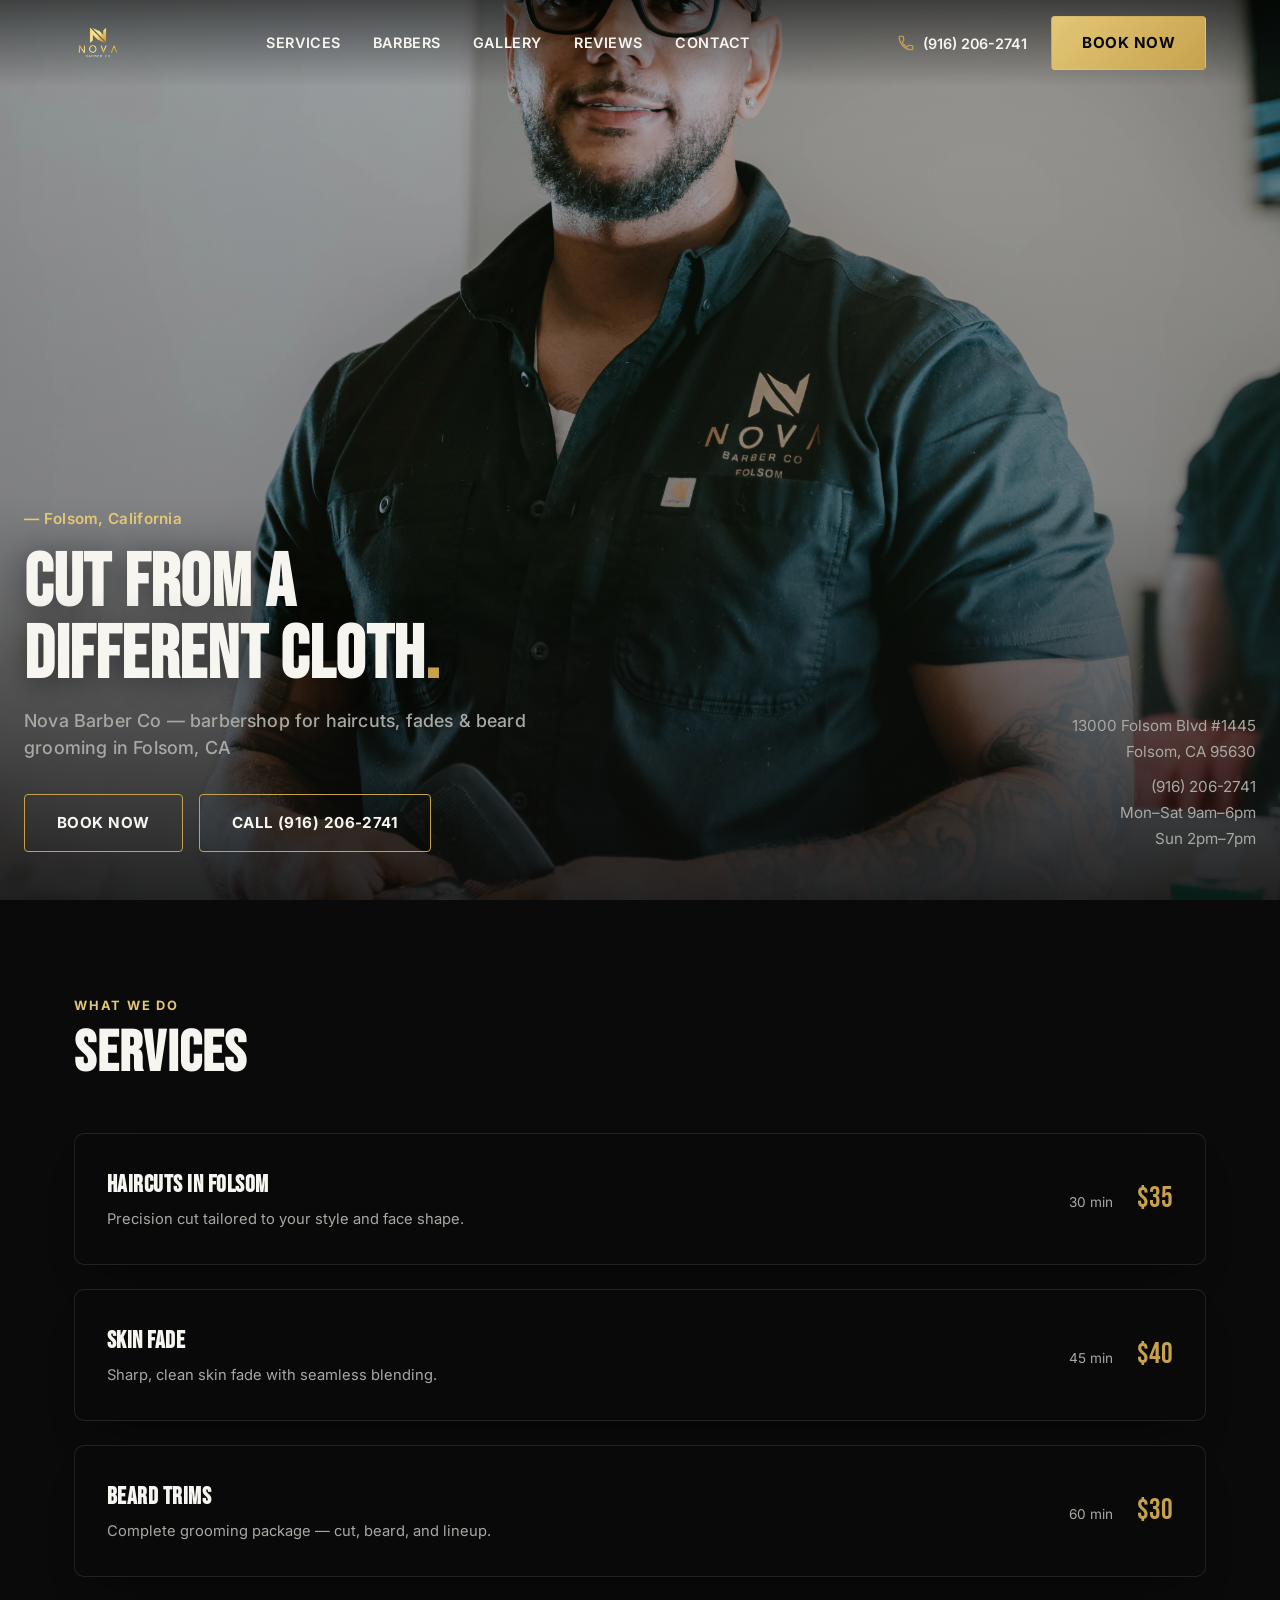
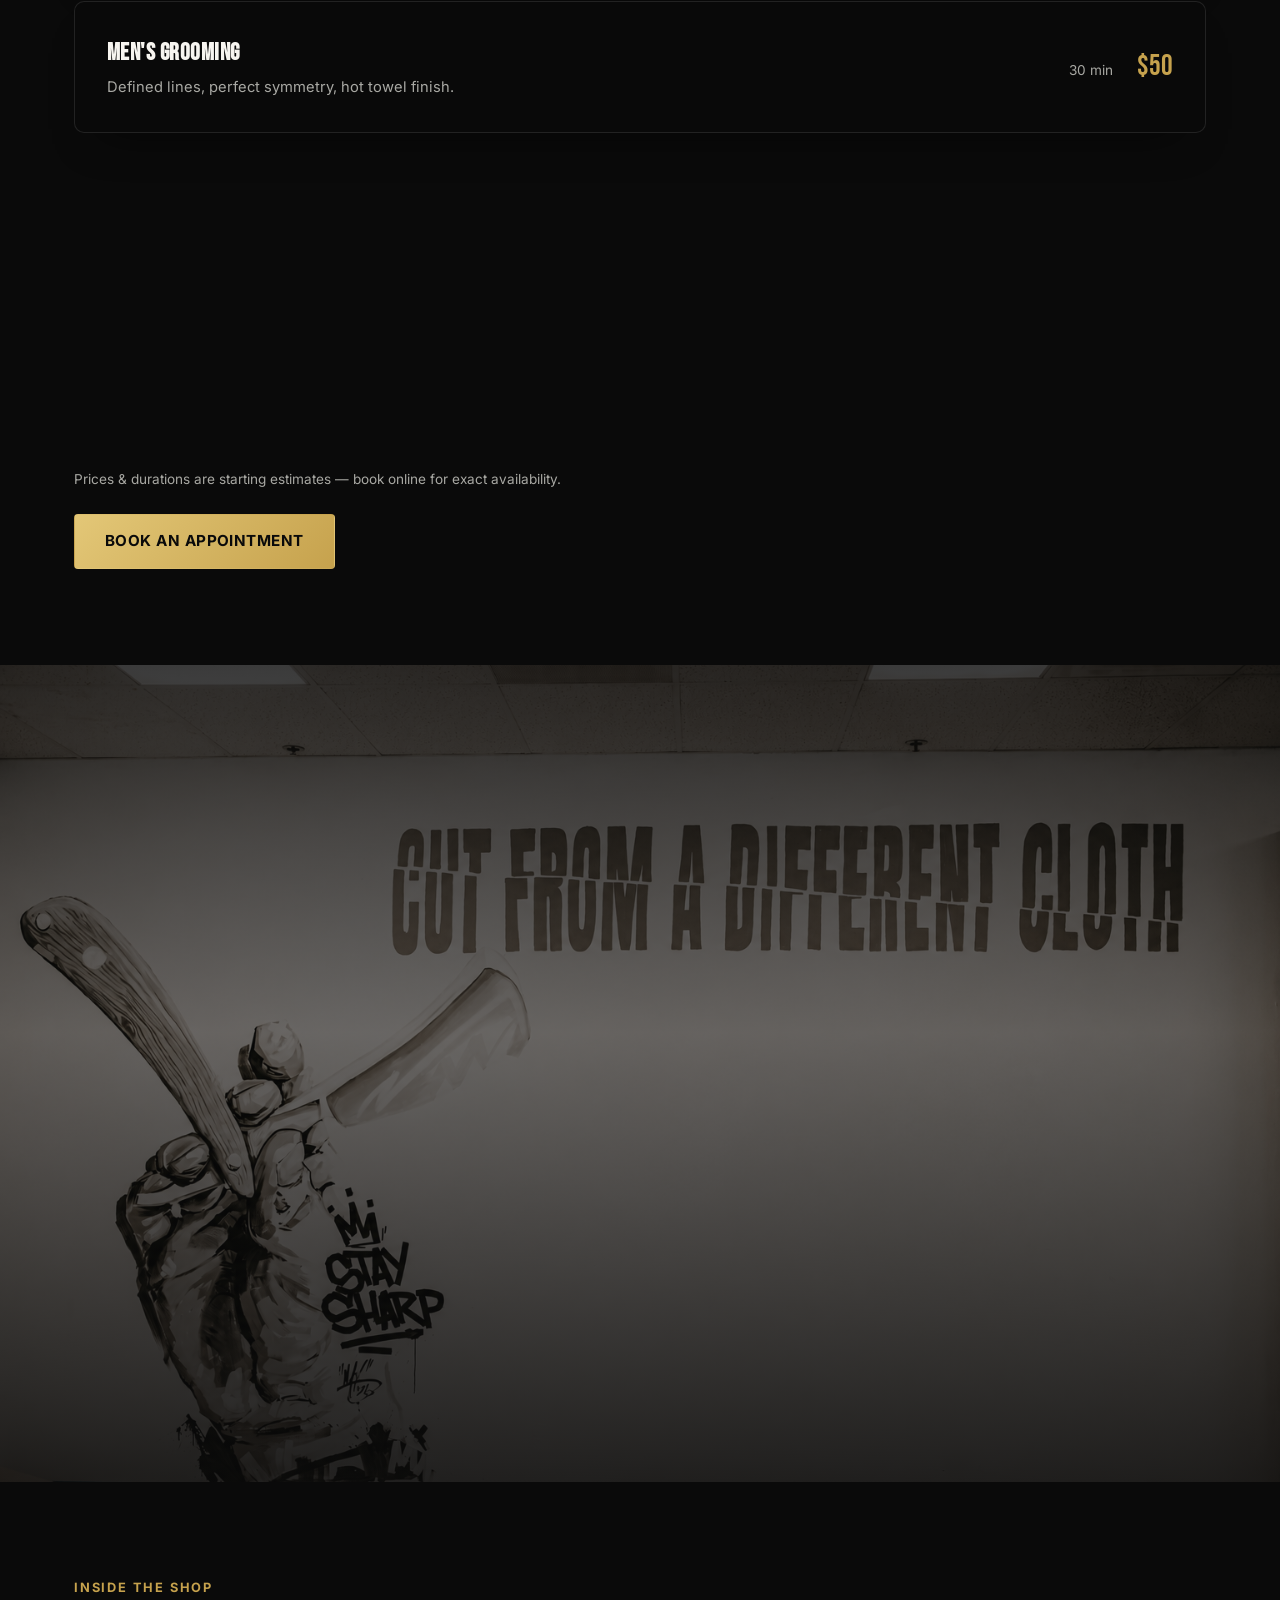
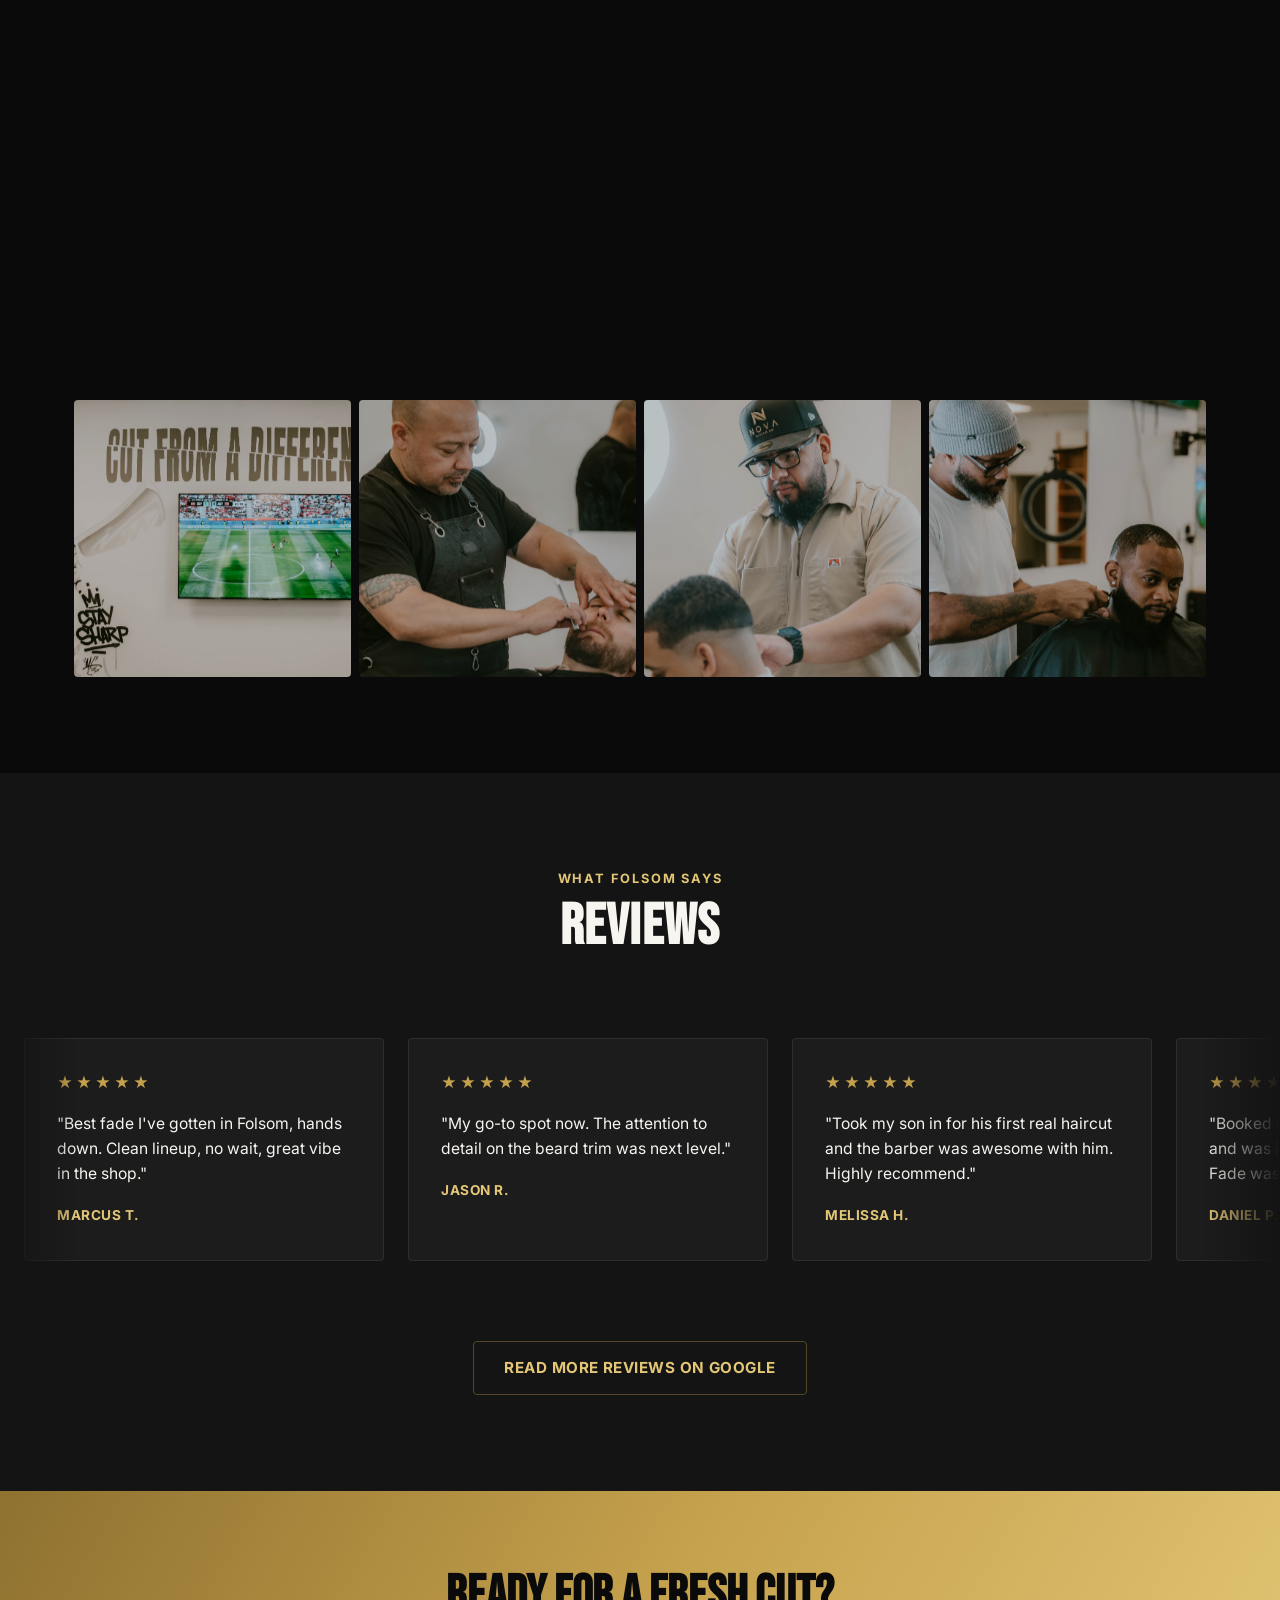
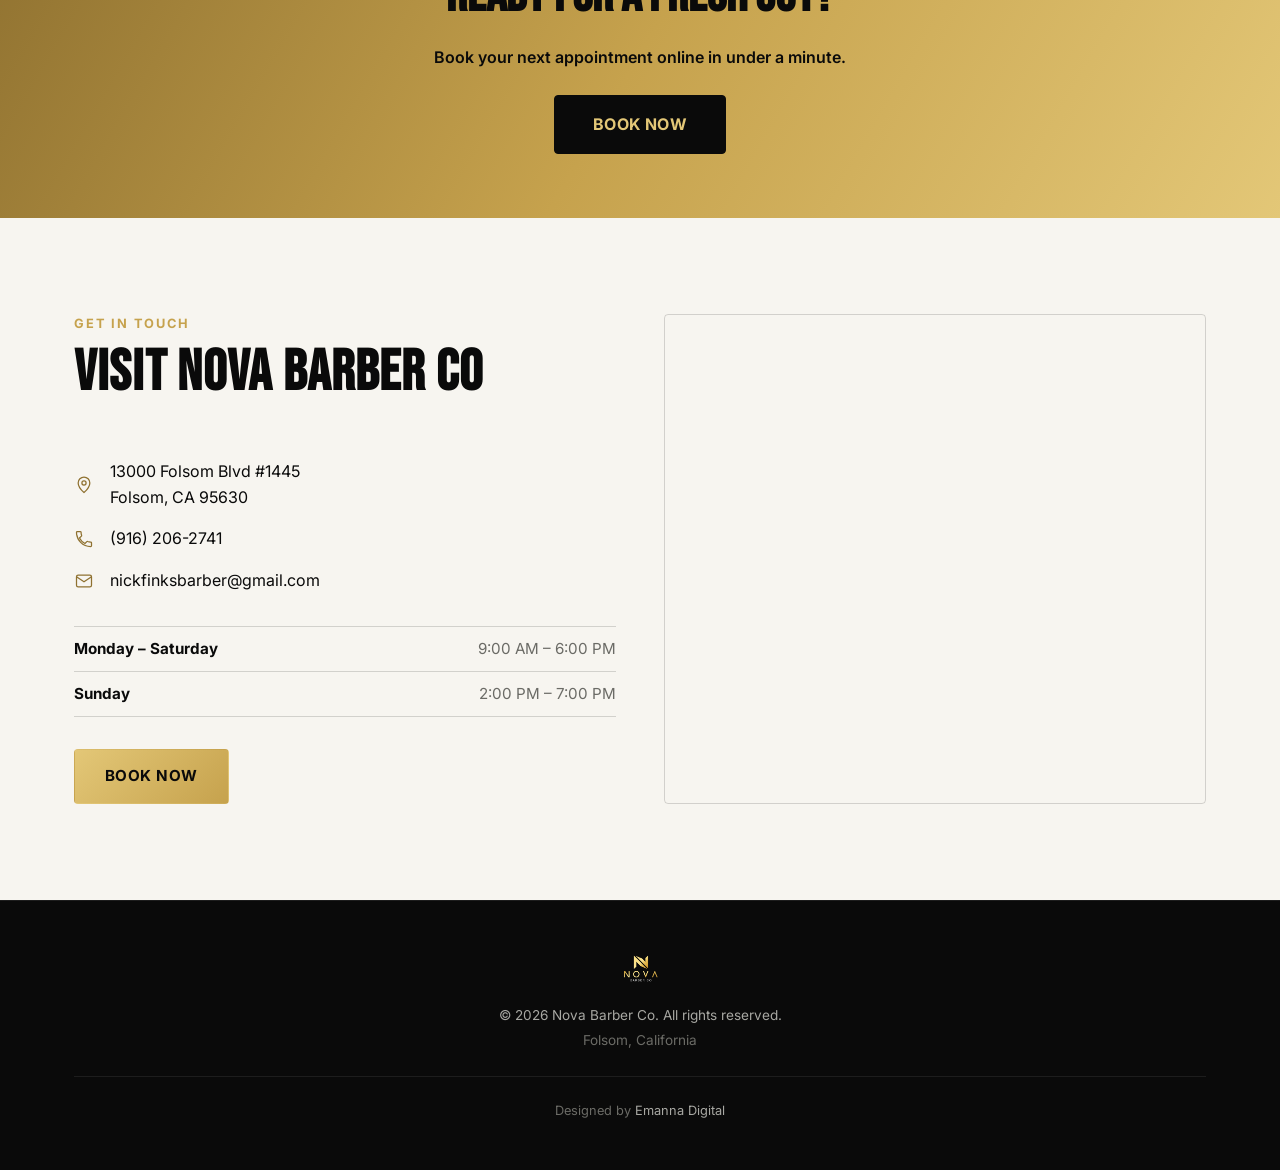
==== index.html @ fcfc13c4 "Initial commit: Nova Barber Co website Two-page static site (home + team) for a Folsom, CA barbersho" ====
<!DOCTYPE html>
<html lang="en">
<head>
<meta charset="UTF-8">
<meta name="viewport" content="width=device-width, initial-scale=1.0">
<title>Nova Barber Co | Folsom, CA Barbershop — Haircuts &amp; Fades</title>
<meta name="description" content="Nova Barber Co — precision haircuts, fades, beard trims &amp; men's grooming in Folsom, CA. Book online today.">
<link rel="icon" type="image/png" href="media/nova-logo-transparent.png">

<meta property="og:type" content="website">
<meta property="og:site_name" content="Nova Barber Co">
<meta property="og:title" content="Nova Barber Co | Folsom, CA Barbershop">
<meta property="og:description" content="Precision haircuts, fades, beard trims &amp; men's grooming in Folsom, CA. Book online today.">
<meta property="og:image" content="media/nova-logo-transparent.png">
<meta name="twitter:card" content="summary_large_image">
<meta name="twitter:title" content="Nova Barber Co | Folsom, CA Barbershop">
<meta name="twitter:description" content="Precision haircuts, fades, beard trims &amp; men's grooming in Folsom, CA. Book online today.">
<meta name="twitter:image" content="media/nova-logo-transparent.png">
<link rel="preconnect" href="https://fonts.googleapis.com">
<link rel="preconnect" href="https://fonts.gstatic.com" crossorigin>
<link href="https://fonts.googleapis.com/css2?family=Bebas+Neue&family=Inter:wght@400;500;600;700;800&display=swap" rel="stylesheet">
<link rel="stylesheet" href="css/styles.css">
<!-- TODO: once this site has a live domain, update "url" and "image" below to absolute URLs -->
<script type="application/ld+json">
{
  "@context": "https://schema.org",
  "@type": "HairSalon",
  "name": "Nova Barber Co",
  "image": "media/nova-logo-transparent.png",
  "url": "index.html",
  "telephone": "+1-916-206-2741",
  "email": "nickfinksbarber@gmail.com",
  "priceRange": "$$",
  "address": {
    "@type": "PostalAddress",
    "streetAddress": "13000 Folsom Blvd #1445",
    "addressLocality": "Folsom",
    "addressRegion": "CA",
    "postalCode": "95630",
    "addressCountry": "US"
  },
  "openingHoursSpecification": [
    {
      "@type": "OpeningHoursSpecification",
      "dayOfWeek": ["Monday", "Tuesday", "Wednesday", "Thursday", "Friday", "Saturday"],
      "opens": "09:00",
      "closes": "18:00"
    },
    {
      "@type": "OpeningHoursSpecification",
      "dayOfWeek": ["Sunday"],
      "opens": "14:00",
      "closes": "19:00"
    }
  ]
}
</script>
</head>
<body>

<a class="skip-link" href="#main-content">Skip to main content</a>

<!-- ============ HEADER / NAV ============ -->
<header class="site-header" id="siteHeader">
  <div class="header-inner">
    <a href="#top" class="logo-mark" aria-label="Nova Barber Co home">
      <img src="media/nova-logo-transparent.png" alt="Nova Barber Co logo">
    </a>

    <nav class="main-nav" id="mainNav" aria-label="Primary">
      <ul>
        <li><a href="#services">Services</a></li>
        <li><a href="team.html">Barbers</a></li>
        <li><a href="#gallery">Gallery</a></li>
        <li><a href="#reviews">Reviews</a></li>
        <li><a href="#contact">Contact</a></li>
      </ul>
    </nav>

    <div class="header-actions">
      <a href="tel:+19162062741" class="header-phone">
        <svg viewBox="0 0 24 24" fill="none" aria-hidden="true"><path d="M6.6 10.8c1.4 2.8 3.8 5.1 6.6 6.6l2.2-2.2c.3-.3.7-.4 1-.2 1.1.4 2.3.6 3.6.6.6 0 1 .4 1 1V20c0 .6-.4 1-1 1C10.6 21 3 13.4 3 4c0-.6.4-1 1-1h3.5c.6 0 1 .4 1 1 0 1.3.2 2.5.6 3.6.1.4 0 .8-.2 1L6.6 10.8z" stroke="currentColor" stroke-width="1.6"/></svg>
        <span>(916) 206-2741</span>
      </a>
      <a href="https://booksy.com/en-us/1735048_nova-barber-co_barber-shop_119563_folsom" target="_blank" rel="noopener" class="btn btn-gold header-book">Book Now</a>
    </div>

    <button class="nav-toggle" id="navToggle" aria-label="Toggle menu" aria-expanded="false" aria-controls="mainNav">
      <span></span><span></span><span></span>
    </button>
  </div>
</header>

<div class="nav-scrim" id="navScrim"></div>

<main id="main-content">

  <!-- ============ HERO ============ -->
  <section class="hero" id="top">
    <div class="hero-media">
      <video autoplay muted loop playsinline poster="media/TAP09885.jpg">
        <source src="media/nova-interior.mp4" type="video/mp4">
      </video>
      <div class="hero-overlay"></div>
    </div>

    <div class="hero-bottom">
      <div class="hero-bottom-left">
        <p class="hero-eyebrow">— Folsom, California</p>
        <h1 class="hero-heading">Cut From A<br>Different Cloth<span class="hero-dot">.</span><span class="hero-h1-sub">Nova Barber Co — barbershop for haircuts, fades &amp; beard grooming in Folsom, CA</span></h1>
        <div class="hero-ctas">
          <a href="https://booksy.com/en-us/1735048_nova-barber-co_barber-shop_119563_folsom" target="_blank" rel="noopener" class="btn btn-outline-hero">Book Now</a>
          <a href="tel:+19162062741" class="btn btn-outline-hero">Call (916) 206-2741</a>
        </div>
      </div>

      <div class="hero-bottom-right">
        <p>13000 Folsom Blvd #1445</p>
        <p>Folsom, CA 95630</p>
        <p class="hero-bottom-gap">(916) 206-2741</p>
        <p>Mon–Sat 9am–6pm</p>
        <p>Sun 2pm–7pm</p>
      </div>
    </div>
  </section>

  <!-- ============ SERVICES ============ -->
  <section class="services" id="services">
    <div class="section-inner">
      <p class="section-eyebrow section-eyebrow--light">What We Do</p>
      <h2 class="section-title section-title--light">Services</h2>

      <ul class="service-list">
        <li class="service-row">
          <div class="service-info">
            <h3>Haircuts in Folsom</h3>
            <p>Precision cut tailored to your style and face shape.</p>
          </div>
          <div class="service-meta">

            <span class="service-time">30 min</span>

            <span class="service-price">$35</span>

          </div>
        </li>
        <li class="service-row">
          <div class="service-info">
            <h3>Skin Fade</h3>
            <p>Sharp, clean skin fade with seamless blending.</p>
          </div>
          <div class="service-meta">

            <span class="service-time">45 min</span>

            <span class="service-price">$40</span>

          </div>
        </li>
        <li class="service-row">
          <div class="service-info">
            <h3>Beard Trims</h3>
            <p>Complete grooming package — cut, beard, and lineup.</p>
          </div>
          <div class="service-meta">

            <span class="service-time">60 min</span>

            <span class="service-price">$30</span>

          </div>
        </li>
        <li class="service-row">
          <div class="service-info">
            <h3>Men's Grooming</h3>
            <p>Defined lines, perfect symmetry, hot towel finish.</p>
          </div>
          <div class="service-meta">

            <span class="service-time">30 min</span>

            <span class="service-price">$50</span>

          </div>
        </li>
        <li class="service-row">
          <div class="service-info">
            <h3>Kids Haircuts</h3>
            <p>Fresh cuts for the younger generation. Under 12.</p>
          </div>
          <div class="service-meta">

            <span class="service-time">30 min</span>

            <span class="service-price">$30</span>

          </div>
        </li>
        <li class="service-row">
          <div class="service-info">
            <h3>Taper Fades</h3>
            <p>Clean, gradual fade with natural blending and sharp edges.</p>
          </div>
          <div class="service-meta">

            <span class="service-time">75 min</span>

            <span class="service-price">$40</span>

          </div>
        </li>
      </ul>

      <p class="service-note">Prices &amp; durations are starting estimates — book online for exact availability.</p>
      <a href="https://booksy.com/en-us/1735048_nova-barber-co_barber-shop_119563_folsom" target="_blank" rel="noopener" class="btn btn-gold">Book an Appointment</a>
    </div>
  </section>

  <!-- ============ TEAM TEASER ============ -->
  <section class="team-teaser">
    <div class="team-teaser-media">
      <img src="media/mural-stay-sharp.png" alt="Cut From A Different Cloth mural wall at Nova Barber Co" loading="lazy">
      <div class="team-teaser-overlay"></div>
    </div>

    <div class="section-inner team-teaser-content">
      <p class="section-eyebrow section-eyebrow--light">The Chair Is Only Half The Story</p>
      <h2 class="team-teaser-title">Meet The Barbers</h2>

      <div class="team-teaser-avatars">
        <img src="media/TAP09873.jpg" alt="Keith">
        <img src="media/TAP09878.jpg" alt="Nick">
        <img src="media/TAP09868.jpg" alt="Bryan">
        <img src="media/TAP09884.jpg" alt="TJ">
      </div>

      <p class="team-teaser-sub">Four barbers, one standard — precision, consistency, and a shop culture built by founder Nick Finks.</p>
      <a href="team.html" class="btn btn-outline-hero">Learn More About Our Team</a>
    </div>
  </section>

  <!-- ============ GALLERY ============ -->
  <section class="gallery" id="gallery">
    <div class="section-inner">
      <p class="section-eyebrow">Inside The Shop</p>
      <h2 class="section-title">Gallery</h2>

      <div class="gallery-grid">
        <div class="gallery-item">
          <div class="gallery-frame">
            <img src="media/TAP09885.jpg" alt="Nova Barber Co waiting area and mural" loading="lazy">
          </div>
          <span class="gallery-shine" aria-hidden="true"></span>
        </div>
        <div class="gallery-item">
          <div class="gallery-frame">
            <img src="media/TAP09859.jpg" alt="Fresh fade haircut in progress" loading="lazy">
          </div>
          <span class="gallery-shine" aria-hidden="true"></span>
        </div>
        <div class="gallery-item">
          <div class="gallery-frame">
            <img src="media/TAP09862.jpg" alt="Barber giving a straight razor lineup" loading="lazy">
          </div>
          <span class="gallery-shine" aria-hidden="true"></span>
        </div>
        <div class="gallery-item">
          <div class="gallery-frame">
            <img src="media/TAP09876.jpg" alt="Barber styling braids for a client" loading="lazy">
          </div>
          <span class="gallery-shine" aria-hidden="true"></span>
        </div>
        <div class="gallery-item">
          <div class="gallery-frame">
            <img src="media/TAP09861.jpg" alt="Cut From A Different Cloth mural wall" loading="lazy">
          </div>
          <span class="gallery-shine" aria-hidden="true"></span>
        </div>
        <div class="gallery-item">
          <div class="gallery-frame">
            <img src="media/TAP09852.jpg" alt="Barber giving a beard lineup" loading="lazy">
          </div>
          <span class="gallery-shine" aria-hidden="true"></span>
        </div>
        <div class="gallery-item">
          <div class="gallery-frame">
            <img src="media/TAP09870.jpg" alt="Barber giving a client a skin fade" loading="lazy">
          </div>
          <span class="gallery-shine" aria-hidden="true"></span>
        </div>
        <div class="gallery-item">
          <div class="gallery-frame">
            <img src="media/TAP09875.jpg" alt="Barber finishing a straight razor shave" loading="lazy">
          </div>
          <span class="gallery-shine" aria-hidden="true"></span>
        </div>
      </div>
    </div>
  </section>

  <!-- ============ TESTIMONIALS ============ -->
  <section class="testimonials" id="reviews">
    <div class="section-inner testimonials-head">
      <p class="section-eyebrow section-eyebrow--light">What Folsom Says</p>
      <h2 class="section-title section-title--light">Reviews</h2>
    </div>

    <!-- Placeholder testimonials with illustrative reviewer names — swap in real Google reviews when ready -->
    <div class="marquee">
      <div class="marquee-track">
        <blockquote class="testimonial-card">
          <div class="stars" aria-label="5 out of 5 stars">★★★★★</div>
          <p>"Best fade I've gotten in Folsom, hands down. Clean lineup, no wait, great vibe in the shop."</p>
          <cite>Marcus T.</cite>
        </blockquote>
        <blockquote class="testimonial-card">
          <div class="stars" aria-label="5 out of 5 stars">★★★★★</div>
          <p>"My go-to spot now. The attention to detail on the beard trim was next level."</p>
          <cite>Jason R.</cite>
        </blockquote>
        <blockquote class="testimonial-card">
          <div class="stars" aria-label="5 out of 5 stars">★★★★★</div>
          <p>"Took my son in for his first real haircut and the barber was awesome with him. Highly recommend."</p>
          <cite>Melissa H.</cite>
        </blockquote>
        <blockquote class="testimonial-card">
          <div class="stars" aria-label="5 out of 5 stars">★★★★★</div>
          <p>"Booked same-day through the app and was in the chair ten minutes later. Fade was razor sharp."</p>
          <cite>Daniel P.</cite>
        </blockquote>
        <blockquote class="testimonial-card">
          <div class="stars" aria-label="5 out of 5 stars">★★★★★</div>
          <p>"Been to a lot of barbershops around Folsom — this is the only one I stick with."</p>
          <cite>Andre W.</cite>
        </blockquote>
        <blockquote class="testimonial-card">
          <div class="stars" aria-label="5 out of 5 stars">★★★★★</div>
          <p>"Hot towel shave was worth every penny. Relaxing, and the results speak for themselves."</p>
          <cite>Chris B.</cite>
        </blockquote>
        <blockquote class="testimonial-card">
          <div class="stars" aria-label="5 out of 5 stars">★★★★★</div>
          <p>"Clean shop, good music, barbers who actually listen to what you ask for."</p>
          <cite>Tyler S.</cite>
        </blockquote>
        <blockquote class="testimonial-card">
          <div class="stars" aria-label="5 out of 5 stars">★★★★★</div>
          <p>"Consistent quality every single visit. That's rare these days."</p>
          <cite>Omar K.</cite>
        </blockquote>
        <!-- duplicate set for seamless loop -->
        <blockquote class="testimonial-card" aria-hidden="true">
          <div class="stars" aria-label="5 out of 5 stars">★★★★★</div>
          <p>"Best fade I've gotten in Folsom, hands down. Clean lineup, no wait, great vibe in the shop."</p>
          <cite>Marcus T.</cite>
        </blockquote>
        <blockquote class="testimonial-card" aria-hidden="true">
          <div class="stars" aria-label="5 out of 5 stars">★★★★★</div>
          <p>"My go-to spot now. The attention to detail on the beard trim was next level."</p>
          <cite>Jason R.</cite>
        </blockquote>
        <blockquote class="testimonial-card" aria-hidden="true">
          <div class="stars" aria-label="5 out of 5 stars">★★★★★</div>
          <p>"Took my son in for his first real haircut and the barber was awesome with him. Highly recommend."</p>
          <cite>Melissa H.</cite>
        </blockquote>
        <blockquote class="testimonial-card" aria-hidden="true">
          <div class="stars" aria-label="5 out of 5 stars">★★★★★</div>
          <p>"Booked same-day through the app and was in the chair ten minutes later. Fade was razor sharp."</p>
          <cite>Daniel P.</cite>
        </blockquote>
        <blockquote class="testimonial-card" aria-hidden="true">
          <div class="stars" aria-label="5 out of 5 stars">★★★★★</div>
          <p>"Been to a lot of barbershops around Folsom — this is the only one I stick with."</p>
          <cite>Andre W.</cite>
        </blockquote>
        <blockquote class="testimonial-card" aria-hidden="true">
          <div class="stars" aria-label="5 out of 5 stars">★★★★★</div>
          <p>"Hot towel shave was worth every penny. Relaxing, and the results speak for themselves."</p>
          <cite>Chris B.</cite>
        </blockquote>
        <blockquote class="testimonial-card" aria-hidden="true">
          <div class="stars" aria-label="5 out of 5 stars">★★★★★</div>
          <p>"Clean shop, good music, barbers who actually listen to what you ask for."</p>
          <cite>Tyler S.</cite>
        </blockquote>
        <blockquote class="testimonial-card" aria-hidden="true">
          <div class="stars" aria-label="5 out of 5 stars">★★★★★</div>
          <p>"Consistent quality every single visit. That's rare these days."</p>
          <cite>Omar K.</cite>
        </blockquote>
      </div>
    </div>

    <div class="section-inner testimonials-cta">
      <a href="https://share.google/5lf43luX8XE6FZ7kQ" target="_blank" rel="noopener" class="btn btn-outline-light">Read More Reviews on Google</a>
    </div>
  </section>

  <!-- ============ BOOKING CTA BANNER ============ -->
  <section class="cta-banner">
    <div class="section-inner cta-inner">
      <h2>Ready For A Fresh Cut?</h2>
      <p>Book your next appointment online in under a minute.</p>
      <a href="https://booksy.com/en-us/1735048_nova-barber-co_barber-shop_119563_folsom" target="_blank" rel="noopener" class="btn btn-black btn-lg">Book Now</a>
    </div>
  </section>

  <!-- ============ CONTACT ============ -->
  <section class="contact" id="contact">
    <div class="section-inner contact-inner">
      <div class="contact-info">
        <p class="section-eyebrow">Get In Touch</p>
        <h2 class="section-title">Visit Nova Barber Co</h2>

        <ul class="contact-list">
          <li>
            <svg viewBox="0 0 24 24" fill="none" aria-hidden="true"><path d="M12 21s7-6.1 7-11.5A7 7 0 0 0 5 9.5C5 14.9 12 21 12 21z" stroke="currentColor" stroke-width="1.5"/><circle cx="12" cy="9.5" r="2.5" stroke="currentColor" stroke-width="1.5"/></svg>
            <a href="https://www.google.com/maps/search/?api=1&query=13000+Folsom+Blvd+%231445+Folsom+CA+95630" target="_blank" rel="noopener">13000 Folsom Blvd #1445<br>Folsom, CA 95630</a>
          </li>
          <li>
            <svg viewBox="0 0 24 24" fill="none" aria-hidden="true"><path d="M6.6 10.8c1.4 2.8 3.8 5.1 6.6 6.6l2.2-2.2c.3-.3.7-.4 1-.2 1.1.4 2.3.6 3.6.6.6 0 1 .4 1 1V20c0 .6-.4 1-1 1C10.6 21 3 13.4 3 4c0-.6.4-1 1-1h3.5c.6 0 1 .4 1 1 0 1.3.2 2.5.6 3.6.1.4 0 .8-.2 1L6.6 10.8z" stroke="currentColor" stroke-width="1.5"/></svg>
            <a href="tel:+19162062741">(916) 206-2741</a>
          </li>
          <li>
            <svg viewBox="0 0 24 24" fill="none" aria-hidden="true"><rect x="3" y="5" width="18" height="14" rx="2" stroke="currentColor" stroke-width="1.5"/><path d="M3 7l9 6 9-6" stroke="currentColor" stroke-width="1.5"/></svg>
            <a href="mailto:nickfinksbarber@gmail.com">nickfinksbarber@gmail.com</a>
          </li>
        </ul>

        <div class="hours-table">
          <div><span>Monday – Saturday</span><span>9:00 AM – 6:00 PM</span></div>
          <div><span>Sunday</span><span>2:00 PM – 7:00 PM</span></div>
        </div>

        <a href="https://booksy.com/en-us/1735048_nova-barber-co_barber-shop_119563_folsom" target="_blank" rel="noopener" class="btn btn-gold">Book Now</a>
      </div>

      <div class="contact-map">
        <iframe
          title="Nova Barber Co location map"
          src="https://www.google.com/maps?q=13000+Folsom+Blvd+%231445,+Folsom,+CA+95630&output=embed"
          loading="lazy"
          referrerpolicy="no-referrer-when-downgrade">
        </iframe>
      </div>
    </div>
  </section>

</main>

<!-- ============ FOOTER ============ -->
<footer class="site-footer">
  <div class="section-inner footer-inner">
    <img src="media/nova-logo-transparent.png" alt="Nova Barber Co" class="footer-logo">
    <p>&copy; <span id="year"></span> Nova Barber Co. All rights reserved.</p>
    <p class="footer-location">Folsom, California</p>
    <p class="footer-credit">Designed by <a href="https://emannadigital.com" target="_blank" rel="noopener">Emanna Digital</a></p>
  </div>
</footer>

<a href="https://booksy.com/en-us/1735048_nova-barber-co_barber-shop_119563_folsom" target="_blank" rel="noopener" class="mobile-book-bar">Book Now</a>

<script src="js/script.js"></script>
</body>
</html>
---- css/styles.css ----
/* =========================================================
   Nova Barber Co — Design Tokens
========================================================= */
:root {
  --black:        #0a0a0a;
  --black-soft:   #141414;
  --black-card:   #1c1c1c;
  --white:        #f7f5f0;
  --gray:         #a8a8a3;
  --gray-dark:    #6b6b66;
  --gold:         #c6a24d;
  --gold-light:   #e3c777;
  --gold-dark:    #8f7130;
  --border-dark:  rgba(255,255,255,0.08);
  --border-gold:  rgba(198,162,77,0.35);

  --font-display: "Bebas Neue", "Oswald", sans-serif;
  --font-body:    "Inter", sans-serif;

  --space-1: 8px;
  --space-2: 16px;
  --space-3: 24px;
  --space-4: 32px;
  --space-5: 48px;
  --space-6: 64px;
  --space-7: 96px;
  --space-8: 128px;

  --container: 1180px;
  --radius: 4px;
  --transition: 220ms ease;
}

/* =========================================================
   Reset
========================================================= */
* { box-sizing: border-box; margin: 0; padding: 0; }

html { scroll-behavior: smooth; }

@media (prefers-reduced-motion: reduce) {
  html { scroll-behavior: auto; }
  * { animation-duration: 0.01ms !important; animation-iteration-count: 1 !important; transition-duration: 0.01ms !important; }
}

body {
  font-family: var(--font-body);
  background: var(--black);
  color: var(--white);
  line-height: 1.6;
  font-size: 16px;
  -webkit-font-smoothing: antialiased;
  overflow-x: hidden;
}

img { max-width: 100%; display: block; }

a { color: inherit; text-decoration: none; }

ul { list-style: none; }

svg { width: 20px; height: 20px; flex-shrink: 0; }

.section-inner {
  max-width: var(--container);
  margin: 0 auto;
  padding: var(--space-7) var(--space-3);
}

.skip-link {
  position: absolute;
  left: -9999px;
  top: 0;
  background: var(--gold);
  color: var(--black);
  padding: 12px 20px;
  z-index: 2000;
  font-weight: 700;
}
.skip-link:focus { left: var(--space-2); top: var(--space-2); }

:focus-visible {
  outline: 2px solid var(--gold);
  outline-offset: 3px;
}

/* =========================================================
   Buttons
========================================================= */
.btn {
  display: inline-flex;
  align-items: center;
  justify-content: center;
  gap: 8px;
  padding: 14px 30px;
  font-family: var(--font-body);
  font-weight: 700;
  font-size: 0.95rem;
  letter-spacing: 0.03em;
  text-transform: uppercase;
  border-radius: var(--radius);
  border: 1.5px solid transparent;
  cursor: pointer;
  transition: transform var(--transition), background var(--transition), color var(--transition), border-color var(--transition);
  min-height: 44px;
  white-space: nowrap;
}
.btn:hover { transform: translateY(-2px); }
.btn:active { transform: translateY(0); }

.btn-gold {
  background: linear-gradient(135deg, var(--gold-light), var(--gold));
  color: var(--black);
}
.btn-gold:hover { background: linear-gradient(135deg, var(--gold), var(--gold-dark)); }

.btn-black {
  background: var(--black);
  color: var(--gold-light);
  border-color: var(--black);
}
.btn-black:hover { background: var(--black-soft); }

.btn-outline {
  background: transparent;
  color: var(--white);
  border-color: rgba(255,255,255,0.5);
}
.btn-outline:hover { border-color: var(--gold); color: var(--gold-light); }

.btn-outline-light {
  background: transparent;
  color: var(--gold-light);
  border-color: var(--border-gold);
  margin-top: var(--space-4);
}
.btn-outline-light:hover { background: var(--gold); color: var(--black); }

.btn-lg { padding: 16px 38px; font-size: 1rem; }

/* =========================================================
   Section Headings
========================================================= */
.section-eyebrow {
  color: var(--gold);
  font-weight: 700;
  letter-spacing: 0.14em;
  text-transform: uppercase;
  font-size: 0.8rem;
  margin-bottom: var(--space-1);
}
.section-eyebrow--light { color: var(--gold-light); }

.section-title {
  font-family: var(--font-display);
  font-size: clamp(2.4rem, 5vw, 3.6rem);
  letter-spacing: 0.02em;
  color: var(--black);
  margin-bottom: var(--space-5);
  line-height: 1.05;
}
.section-title--light { color: var(--white); }

/* =========================================================
   Header / Nav
========================================================= */
.site-header {
  position: fixed;
  top: 0; left: 0; right: 0;
  z-index: 1000;
  background: linear-gradient(to bottom, rgba(0,0,0,0.55), transparent);
  transition: background var(--transition), box-shadow var(--transition), padding var(--transition);
}
.site-header.scrolled {
  background: rgba(10,10,10,0.92);
  backdrop-filter: blur(8px);
  box-shadow: 0 2px 20px rgba(0,0,0,0.4);
}

.header-inner {
  max-width: var(--container);
  margin: 0 auto;
  padding: var(--space-2) var(--space-3);
  display: flex;
  align-items: center;
  justify-content: space-between;
  gap: var(--space-3);
}

.logo-mark img { height: 46px; width: auto; transition: height var(--transition); }
.site-header.scrolled .logo-mark img { height: 38px; }

.main-nav ul {
  display: flex;
  gap: var(--space-4);
}
.main-nav a {
  font-size: 0.9rem;
  font-weight: 600;
  letter-spacing: 0.04em;
  text-transform: uppercase;
  color: var(--white);
  position: relative;
  padding-bottom: 4px;
}
.main-nav a::after {
  content: "";
  position: absolute;
  left: 0; bottom: 0;
  width: 0; height: 2px;
  background: var(--gold);
  transition: width var(--transition);
}
.main-nav a:hover::after { width: 100%; }

.header-actions {
  display: flex;
  align-items: center;
  gap: var(--space-3);
}
.header-phone {
  display: flex;
  align-items: center;
  gap: 8px;
  font-weight: 600;
  font-size: 0.9rem;
  color: var(--white);
}
.header-phone svg { color: var(--gold); width: 18px; height: 18px; }
.header-phone:hover { color: var(--gold-light); }

.nav-toggle {
  display: none;
  flex-direction: column;
  justify-content: center;
  gap: 5px;
  width: 44px;
  height: 44px;
  background: transparent;
  border: none;
  cursor: pointer;
}
.nav-toggle span {
  display: block;
  height: 2px;
  width: 26px;
  background: var(--white);
  margin: 0 auto;
  transition: transform var(--transition), opacity var(--transition);
}
.nav-toggle.open span:nth-child(1) { transform: translateY(7px) rotate(45deg); }
.nav-toggle.open span:nth-child(2) { opacity: 0; }
.nav-toggle.open span:nth-child(3) { transform: translateY(-7px) rotate(-45deg); }

/* =========================================================
   Hero
========================================================= */
.hero {
  position: relative;
  min-height: 100vh;
  min-height: 100dvh;
  overflow: hidden;
}

.hero-media {
  position: absolute;
  inset: 0;
  z-index: 0;
}
.hero-media video, .hero-media img {
  width: 100%;
  height: 100%;
  object-fit: cover;
  object-position: center;
}
.hero-overlay {
  position: absolute;
  inset: 0;
  background:
    linear-gradient(to bottom, rgba(10,10,10,0.15) 0%, rgba(10,10,10,0.25) 55%, rgba(10,10,10,0.85) 100%);
}

.hero-bottom {
  position: absolute;
  z-index: 1;
  left: 0;
  right: 0;
  bottom: 0;
  display: flex;
  align-items: flex-end;
  justify-content: space-between;
  gap: var(--space-4);
  flex-wrap: wrap;
  padding: var(--space-4) var(--space-3) var(--space-5);
}

.hero-bottom-left { max-width: 640px; }

.hero-eyebrow {
  color: var(--gold-light);
  font-size: 0.95rem;
  font-weight: 600;
  letter-spacing: 0.02em;
  margin-bottom: var(--space-2);
}

.hero-heading {
  font-family: var(--font-display);
  font-size: clamp(2.6rem, 6vw, 4.6rem);
  line-height: 0.98;
  letter-spacing: 0.01em;
  color: var(--white);
  margin-bottom: var(--space-4);
  text-shadow: 0 4px 30px rgba(0,0,0,0.5);
}
.hero-dot { color: var(--gold); }

.hero-h1-sub {
  display: block;
  font-family: var(--font-body);
  font-size: clamp(0.95rem, 1.4vw, 1.15rem);
  font-weight: 500;
  letter-spacing: 0.01em;
  line-height: 1.5;
  color: var(--gray);
  text-shadow: none;
  margin-top: var(--space-2);
  max-width: 560px;
}

.hero-ctas {
  display: flex;
  gap: var(--space-2);
  flex-wrap: wrap;
}

.btn-outline-hero {
  background: transparent;
  color: var(--white);
  border: 1.5px solid var(--gold);
  padding: 16px 32px;
}
.btn-outline-hero:hover {
  background: var(--gold);
  color: var(--black);
}

.hero-bottom-right {
  text-align: right;
  color: var(--gray);
  font-size: 0.95rem;
  line-height: 1.7;
}
.hero-bottom-right p { white-space: nowrap; }
.hero-bottom-gap { margin-top: 10px; }

@media (max-width: 700px) {
  .hero-bottom { padding: var(--space-2) var(--space-3) var(--space-3); gap: var(--space-2); }
  .hero-bottom-right { display: none; }

  .hero-eyebrow { font-size: 0.8rem; margin-bottom: 6px; }
  .hero-heading { font-size: 2.1rem; line-height: 1.02; margin-bottom: 10px; }
  .hero-h1-sub { font-size: 0.85rem; line-height: 1.4; margin-top: 6px; }
  .hero-ctas { gap: 8px; margin-top: 4px; }
  .btn-outline-hero { padding: 11px 20px; font-size: 0.82rem; }

  .hero-media video, .hero-media img { object-position: 25% center; }
}

@media (max-width: 400px) {
  .hero-heading { font-size: 1.8rem; }
}

/* =========================================================
   Services (light section)
========================================================= */
.services {
  position: relative;
  color: var(--white);
  background-image:
    linear-gradient(180deg, rgba(10,10,10,0.88) 0%, rgba(10,10,10,0.72) 45%, rgba(10,10,10,0.92) 100%),
    url("../media/TAP09862.jpg");
  background-size: cover, cover;
  background-position: center, center 30%;
  background-repeat: no-repeat, no-repeat;
  background-attachment: scroll, fixed;
}

.service-list {
  display: flex;
  flex-direction: column;
  gap: var(--space-3);
}

.service-row {
  display: flex;
  align-items: center;
  justify-content: space-between;
  gap: var(--space-3);
  flex-wrap: wrap;
  padding: var(--space-4);
  background: rgba(10, 10, 10, 0.72);
  border: 1px solid rgba(255,255,255,0.1);
  border-radius: 10px;
  box-shadow: 0 24px 45px -28px rgba(0,0,0,0.7);
  transition: border-color 350ms ease, box-shadow 350ms ease, transform 350ms ease;
}
.service-row:hover {
  border-color: var(--border-gold);
  box-shadow: 0 24px 45px -20px rgba(198, 162, 77, 0.35);
}

.service-row.will-animate {
  opacity: 0;
  transform: translateY(64px);
  transition: opacity 650ms cubic-bezier(.16,.8,.24,1), transform 650ms cubic-bezier(.16,.8,.24,1);
}
.service-row.will-animate.in-view { opacity: 1; transform: translateY(0); }
.service-row.will-animate:nth-child(1) { transition-delay: 0ms; }
.service-row.will-animate:nth-child(2) { transition-delay: 90ms; }
.service-row.will-animate:nth-child(3) { transition-delay: 180ms; }
.service-row.will-animate:nth-child(4) { transition-delay: 270ms; }
.service-row.will-animate:nth-child(5) { transition-delay: 360ms; }
.service-row.will-animate:nth-child(6) { transition-delay: 450ms; }

.service-info { flex: 1 1 320px; }

.service-info h3 {
  font-family: var(--font-display);
  font-size: 1.5rem;
  letter-spacing: 0.02em;
  margin-bottom: 4px;
  color: var(--white);
}

.service-info p {
  color: var(--gray);
  font-size: 0.92rem;
}

.service-meta {
  display: flex;
  align-items: baseline;
  gap: var(--space-3);
}

.service-time {
  font-size: 0.85rem;
  color: var(--gray);
  white-space: nowrap;
}

.service-price {
  font-family: var(--font-display);
  font-size: 1.8rem;
  color: var(--gold);
  white-space: nowrap;
}

.service-note {
  color: var(--gray);
  font-size: 0.85rem;
  margin: var(--space-3) 0 var(--space-3);
}

@media (min-width: 700px) {
  .service-row { flex-wrap: nowrap; }
}

@media (max-width: 700px) {
  .services {
    background-attachment: scroll, scroll;
    background-position: center, 20% 25%;
  }
  .service-row { padding: var(--space-3); gap: var(--space-2); }
  .service-info h3 { font-size: 1.2rem; }
  .service-info p { font-size: 0.85rem; }
  .service-time { font-size: 0.78rem; }
  .service-price { font-size: 1.4rem; }
}

/* =========================================================
   Team Teaser (home page)
========================================================= */
.team-teaser {
  position: relative;
  overflow: hidden;
  text-align: center;
  padding: var(--space-7) 0;
}
.team-teaser-media { position: absolute; inset: 0; z-index: 0; }
.team-teaser-media img { width: 100%; height: 100%; object-fit: cover; object-position: center 20%; }
.team-teaser-overlay {
  position: absolute;
  inset: 0;
  background: linear-gradient(180deg, rgba(10,10,10,0.8) 0%, rgba(10,10,10,0.55) 45%, rgba(10,10,10,0.88) 100%);
}

.team-teaser-content { position: relative; z-index: 1; }
.team-teaser-content.will-animate {
  opacity: 0;
  transform: translateY(36px);
  transition: opacity 700ms cubic-bezier(.16,.8,.24,1), transform 700ms cubic-bezier(.16,.8,.24,1);
}
.team-teaser-content.will-animate.in-view { opacity: 1; transform: translateY(0); }

.team-teaser-title {
  font-family: var(--font-display);
  font-size: clamp(2.6rem, 6vw, 4.4rem);
  color: var(--white);
  margin-bottom: var(--space-4);
  text-shadow: 0 4px 30px rgba(0,0,0,0.5);
}

.team-teaser-avatars {
  display: flex;
  justify-content: center;
  margin-bottom: var(--space-4);
}
.team-teaser-avatars img {
  width: 72px;
  height: 72px;
  border-radius: 50%;
  object-fit: cover;
  border: 3px solid var(--black);
  outline: 2px solid var(--gold);
  margin-left: -18px;
  transition: filter 300ms ease;
  filter: grayscale(20%);
}
.team-teaser-avatars img:first-child { margin-left: 0; }
.team-teaser-avatars img:hover {
  filter: grayscale(0%);
}

.team-teaser-sub {
  color: var(--gray);
  max-width: 520px;
  margin: 0 auto var(--space-4);
  font-size: 1.05rem;
}

@media (min-width: 700px) {
  .team-teaser-avatars img { width: 84px; height: 84px; }
}

/* =========================================================
   Page Hero (secondary pages, e.g. team.html)
========================================================= */
.page-hero {
  position: relative;
  min-height: 46vh;
  display: flex;
  align-items: flex-end;
  overflow: hidden;
}
.page-hero-media { position: absolute; inset: 0; z-index: 0; }
.page-hero-media img { width: 100%; height: 100%; object-fit: cover; object-position: center 30%; }
.page-hero-overlay {
  position: absolute;
  inset: 0;
  background: linear-gradient(to bottom, rgba(10,10,10,0.35) 0%, rgba(10,10,10,0.55) 60%, rgba(10,10,10,0.92) 100%);
}
.page-hero-content {
  position: relative;
  z-index: 1;
  padding: var(--space-3) var(--space-3) var(--space-5);
}
.page-hero-title {
  font-family: var(--font-display);
  font-size: clamp(2.8rem, 7vw, 5rem);
  color: var(--white);
  line-height: 1;
}
.page-hero-h1-sub {
  display: block;
  font-family: var(--font-body);
  font-size: clamp(0.95rem, 1.4vw, 1.15rem);
  font-weight: 500;
  letter-spacing: 0.01em;
  line-height: 1.5;
  color: var(--gray);
  margin-top: var(--space-2);
  max-width: 560px;
}

/* =========================================================
   About / Owner (dark section)
========================================================= */
.about { background: var(--black); text-align: center; }

.about-title {
  font-family: var(--font-display);
  font-size: clamp(2.2rem, 5vw, 3.4rem);
  letter-spacing: 0.02em;
  margin-bottom: var(--space-6);
}
.about-title-light { color: var(--white); }
.about-title-gold { color: var(--gold); }

.about-grid {
  display: grid;
  grid-template-columns: 1fr;
  gap: var(--space-4);
  align-items: center;
  text-align: left;
  margin-bottom: var(--space-5);
}

.about-photo {
  border-radius: 12px;
  overflow: hidden;
  border: 1px solid var(--border-gold);
  box-shadow: 0 30px 60px -30px rgba(198, 162, 77, 0.4);
  aspect-ratio: 3 / 4;
  max-width: 380px;
  margin: 0 auto;
}
.about-photo img { width: 100%; height: 100%; object-fit: cover; }

.about-copy p {
  color: var(--gray);
  margin-bottom: var(--space-3);
  line-height: 1.7;
}
.about-copy p:last-child { margin-bottom: 0; }

@media (min-width: 900px) {
  .about-grid {
    grid-template-columns: 1fr minmax(280px, 340px) 1fr;
    gap: var(--space-5);
  }
}

/* =========================================================
   Gallery strip variant (secondary pages)
========================================================= */
.gallery--strip { padding: 0; }
.gallery-grid--strip {
  grid-template-columns: repeat(2, 1fr);
  gap: var(--space-1);
  max-width: none;
}
@media (min-width: 700px) {
  .gallery-grid--strip { grid-template-columns: repeat(4, 1fr); }
}

/* =========================================================
   Barbers (dark section)
========================================================= */
.barbers { background: var(--black-soft); }

.barber-grid {
  display: grid;
  grid-template-columns: repeat(2, 1fr);
  gap: var(--space-3);
}

.barber-card {
  text-align: center;
  transition: transform 400ms cubic-bezier(.2,.8,.2,1);
}
.barber-card:hover { transform: translateY(-8px); }

.barber-card.will-animate {
  opacity: 0;
  transform: translateY(36px);
  transition: opacity 700ms cubic-bezier(.16,.8,.24,1), transform 700ms cubic-bezier(.16,.8,.24,1);
}
.barber-card.will-animate.in-view { opacity: 1; transform: translateY(0); }
.barber-card.will-animate.in-view:hover { transform: translateY(-8px); }
.barber-card.will-animate:nth-child(1) { transition-delay: 0ms; }
.barber-card.will-animate:nth-child(2) { transition-delay: 110ms; }
.barber-card.will-animate:nth-child(3) { transition-delay: 220ms; }
.barber-card.will-animate:nth-child(4) { transition-delay: 330ms; }

.barber-photo {
  display: block;
  position: relative;
  aspect-ratio: 3 / 4;
  cursor: pointer;
  overflow: hidden;
  border-radius: var(--radius);
  margin-bottom: var(--space-2);
  border: 1px solid var(--border-dark);
  transition: border-color 400ms ease, box-shadow 400ms ease;
}
.barber-photo img {
  width: 100%; height: 100%;
  object-fit: cover;
  filter: grayscale(60%) brightness(0.92);
  transition: filter 500ms ease;
}
.barber-shine {
  position: absolute;
  inset: 0;
  background: linear-gradient(115deg, transparent 38%, rgba(227, 199, 119, 0.55) 50%, transparent 62%);
  transform: translateX(-130%) skewX(-8deg);
  transition: transform 750ms cubic-bezier(.2,.8,.2,1);
  mix-blend-mode: overlay;
  pointer-events: none;
}
.barber-card:hover .barber-photo img {
  filter: grayscale(0%) brightness(1);
}
.barber-card:hover .barber-photo {
  border-color: var(--border-gold);
  box-shadow: 0 20px 45px -18px rgba(198, 162, 77, 0.55);
}
.barber-card:hover .barber-shine { transform: translateX(130%) skewX(-8deg); }

.barber-meta { position: relative; }

.barber-card h3 {
  font-family: var(--font-display);
  font-size: 1.6rem;
  letter-spacing: 0.03em;
  color: var(--gold-light);
  transition: color 300ms ease;
}
.barber-role {
  font-size: 0.85rem;
  color: var(--gray);
  text-transform: uppercase;
  letter-spacing: 0.08em;
}

.barber-bio {
  font-size: 0.88rem;
  color: var(--gray);
  line-height: 1.6;
  margin-top: 10px;
}

.barber-ig {
  display: inline-flex;
  align-items: center;
  gap: 6px;
  margin-top: 8px;
  font-size: 0.8rem;
  font-weight: 600;
  letter-spacing: 0.02em;
  color: var(--gray);
  transition: color 250ms ease, transform 250ms ease;
}
.barber-ig svg {
  width: 16px;
  height: 16px;
  transition: transform 400ms cubic-bezier(.34,1.56,.64,1), color 250ms ease;
}
.barber-card:hover .barber-ig { color: var(--gold-light); transform: translateY(-2px); }
.barber-card:hover .barber-ig svg { transform: rotate(-10deg) scale(1.15); color: var(--gold); }
.barber-card:hover h3 { color: var(--gold); }

@media (min-width: 700px) {
  .barber-grid { grid-template-columns: repeat(4, 1fr); }
}

/* =========================================================
   Gallery (dark section)
========================================================= */
.gallery { background: var(--black); }

.gallery-grid {
  display: grid;
  grid-template-columns: repeat(2, 1fr);
  gap: var(--space-1);
}

.gallery-item {
  position: relative;
  aspect-ratio: 1 / 1;
  overflow: hidden;
  border-radius: var(--radius);
}

.gallery-item.will-animate {
  opacity: 0;
  transform: translateY(44px) scale(0.96);
  transition: opacity 700ms cubic-bezier(.16,.8,.24,1), transform 700ms cubic-bezier(.16,.8,.24,1);
}
.gallery-item.will-animate.in-view { opacity: 1; transform: translateY(0) scale(1); }
.gallery-item.will-animate:nth-child(1) { transition-delay: 0ms; }
.gallery-item.will-animate:nth-child(2) { transition-delay: 70ms; }
.gallery-item.will-animate:nth-child(3) { transition-delay: 140ms; }
.gallery-item.will-animate:nth-child(4) { transition-delay: 210ms; }
.gallery-item.will-animate:nth-child(5) { transition-delay: 90ms; }
.gallery-item.will-animate:nth-child(6) { transition-delay: 160ms; }
.gallery-item.will-animate:nth-child(7) { transition-delay: 230ms; }
.gallery-item.will-animate:nth-child(8) { transition-delay: 300ms; }

.gallery-frame {
  position: absolute;
  top: 50%;
  left: 0;
  width: 100%;
  height: 132%;
  transform: translateY(-50%);
  will-change: transform;
}
.gallery-frame img {
  width: 100%; height: 100%;
  object-fit: cover;
  filter: brightness(0.9);
  transition: filter 500ms ease;
}
.gallery-item:hover .gallery-frame img {
  filter: brightness(1.05);
}

.gallery-shine {
  position: absolute;
  inset: 0;
  background: linear-gradient(115deg, transparent 38%, rgba(227, 199, 119, 0.5) 50%, transparent 62%);
  transform: translateX(-130%) skewX(-8deg);
  transition: transform 750ms cubic-bezier(.2,.8,.2,1);
  mix-blend-mode: overlay;
  pointer-events: none;
}
.gallery-item:hover .gallery-shine { transform: translateX(130%) skewX(-8deg); }

@media (min-width: 560px) {
  .gallery-grid { grid-template-columns: repeat(3, 1fr); }
}
@media (min-width: 900px) {
  .gallery-grid { grid-template-columns: repeat(4, 1fr); }
}

/* =========================================================
   Testimonials (dark section)
========================================================= */
.testimonials { background: var(--black-soft); text-align: center; overflow: hidden; }

.testimonials-head { padding-bottom: var(--space-4); }
.testimonials-cta { padding-top: var(--space-5); padding-bottom: var(--space-7); }

.marquee {
  width: 100%;
  overflow: hidden;
  -webkit-mask-image: linear-gradient(to right, transparent, black 6%, black 94%, transparent);
  mask-image: linear-gradient(to right, transparent, black 6%, black 94%, transparent);
}

.marquee-track {
  display: flex;
  gap: var(--space-3);
  width: max-content;
  padding: 0 var(--space-3);
  animation: marquee-scroll 50s linear infinite;
}
.marquee:hover .marquee-track,
.marquee-track:focus-within {
  animation-play-state: paused;
}

@keyframes marquee-scroll {
  from { transform: translateX(0); }
  to { transform: translateX(-50%); }
}

.testimonial-card {
  flex: 0 0 auto;
  width: min(85vw, 360px);
  text-align: left;
  background: var(--black-card);
  border: 1px solid var(--border-dark);
  border-radius: var(--radius);
  padding: var(--space-4);
  transition: transform 350ms cubic-bezier(.2,.8,.2,1), border-color 350ms ease, box-shadow 350ms ease;
}
.testimonial-card:hover {
  transform: translateY(-6px);
  border-color: var(--border-gold);
  box-shadow: 0 20px 40px -20px rgba(198, 162, 77, 0.5);
}
.stars {
  color: var(--gold);
  letter-spacing: 3px;
  margin-bottom: var(--space-2);
  font-size: 0.95rem;
}
.testimonial-card p {
  color: var(--white);
  margin-bottom: var(--space-2);
  font-size: 0.98rem;
}
.testimonial-card cite {
  font-style: normal;
  color: var(--gold-light);
  font-size: 0.85rem;
  font-weight: 700;
  letter-spacing: 0.04em;
  text-transform: uppercase;
}

@media (max-width: 700px) {
  .testimonial-card {
    width: min(62vw, 250px);
    padding: var(--space-3);
  }
  .testimonial-card p { font-size: 0.85rem; margin-bottom: var(--space-1); }
  .stars { font-size: 0.8rem; margin-bottom: var(--space-1); }
  .testimonial-card cite { font-size: 0.75rem; }
  .marquee-track { gap: var(--space-2); }
}

/* =========================================================
   CTA Banner
========================================================= */
.cta-banner {
  background: linear-gradient(120deg, var(--gold-dark), var(--gold), var(--gold-light));
  color: var(--black);
  text-align: center;
}
.cta-inner { padding: var(--space-6) var(--space-3); }
.cta-banner h2 {
  font-family: var(--font-display);
  font-size: clamp(2rem, 5vw, 3.2rem);
  margin-bottom: var(--space-1);
}
.cta-banner p {
  font-weight: 600;
  margin-bottom: var(--space-3);
}

/* =========================================================
   Contact
========================================================= */
.contact { background: var(--white); color: var(--black); }

.contact-inner {
  display: grid;
  grid-template-columns: 1fr;
  gap: var(--space-5);
}

.contact-list { margin: var(--space-3) 0; }
.contact-list li {
  display: flex;
  align-items: center;
  gap: var(--space-2);
  padding: var(--space-1) 0;
}
.contact-list svg { color: var(--gold-dark); }
.contact-list a:hover { color: var(--gold-dark); }

.hours-table {
  margin-bottom: var(--space-4);
  border-top: 1px solid rgba(0,0,0,0.15);
}
.hours-table div {
  display: flex;
  justify-content: space-between;
  padding: 10px 0;
  border-bottom: 1px solid rgba(0,0,0,0.15);
  font-size: 0.95rem;
}
.hours-table span:first-child { font-weight: 700; }
.hours-table span:last-child { color: var(--gray-dark); }

.contact-map {
  min-height: 320px;
  border-radius: var(--radius);
  overflow: hidden;
  border: 1px solid rgba(0,0,0,0.15);
  filter: grayscale(20%) contrast(1.05);
}
.contact-map iframe {
  width: 100%; height: 100%; min-height: 320px;
  border: 0;
}

@media (min-width: 900px) {
  .contact-inner { grid-template-columns: 1fr 1fr; align-items: stretch; }
  .contact-map { min-height: 100%; }
  .contact-map iframe { min-height: 100%; }
}

/* =========================================================
   Footer
========================================================= */
.site-footer { background: var(--black); border-top: 1px solid var(--border-dark); }
.footer-inner {
  text-align: center;
  padding: var(--space-5) var(--space-3);
  color: var(--gray);
  font-size: 0.85rem;
}
.footer-logo { height: 40px; width: auto; margin: 0 auto var(--space-2); }
.footer-location { color: var(--gray-dark); margin-top: 4px; }
.footer-credit {
  color: var(--gray-dark);
  margin-top: var(--space-3);
  padding-top: var(--space-3);
  border-top: 1px solid var(--border-dark);
  font-size: 0.8rem;
}
.footer-credit a {
  color: var(--gray);
  text-decoration: none;
  transition: color 200ms ease;
}
.footer-credit a:hover { color: var(--gold-light); }

/* =========================================================
   Mobile sticky book bar
========================================================= */
.mobile-book-bar {
  display: none;
  position: fixed;
  bottom: 0; left: 0; right: 0;
  z-index: 999;
  background: linear-gradient(135deg, var(--gold-light), var(--gold));
  color: var(--black);
  text-align: center;
  padding: 16px;
  font-weight: 800;
  text-transform: uppercase;
  letter-spacing: 0.05em;
  font-size: 0.95rem;
}

/* =========================================================
   Responsive: Mobile Nav
========================================================= */
@media (max-width: 900px) {
  .main-nav {
    position: fixed;
    top: 0; right: 0;
    height: 100dvh;
    width: min(78vw, 320px);
    background: var(--black-soft);
    box-shadow: -10px 0 40px rgba(0,0,0,0.5);
    transform: translateX(100%);
    transition: transform 300ms ease;
    padding: 100px var(--space-4) var(--space-4);
    z-index: 999;
  }
  .main-nav.open { transform: translateX(0); }
  .main-nav ul { flex-direction: column; gap: var(--space-3); }
  .main-nav a { font-size: 1.1rem; }

  .header-phone { display: none; }
  .header-book { display: none; }
  .nav-toggle { display: flex; }

  .mobile-book-bar { display: block; }
  body { padding-bottom: 62px; }
  .hero-bottom { padding-bottom: calc(var(--space-4) + 62px); }
}

.nav-scrim {
  display: none;
  position: fixed;
  inset: 0;
  background: rgba(0,0,0,0.5);
  z-index: 998;
}
.nav-scrim.open { display: block; }
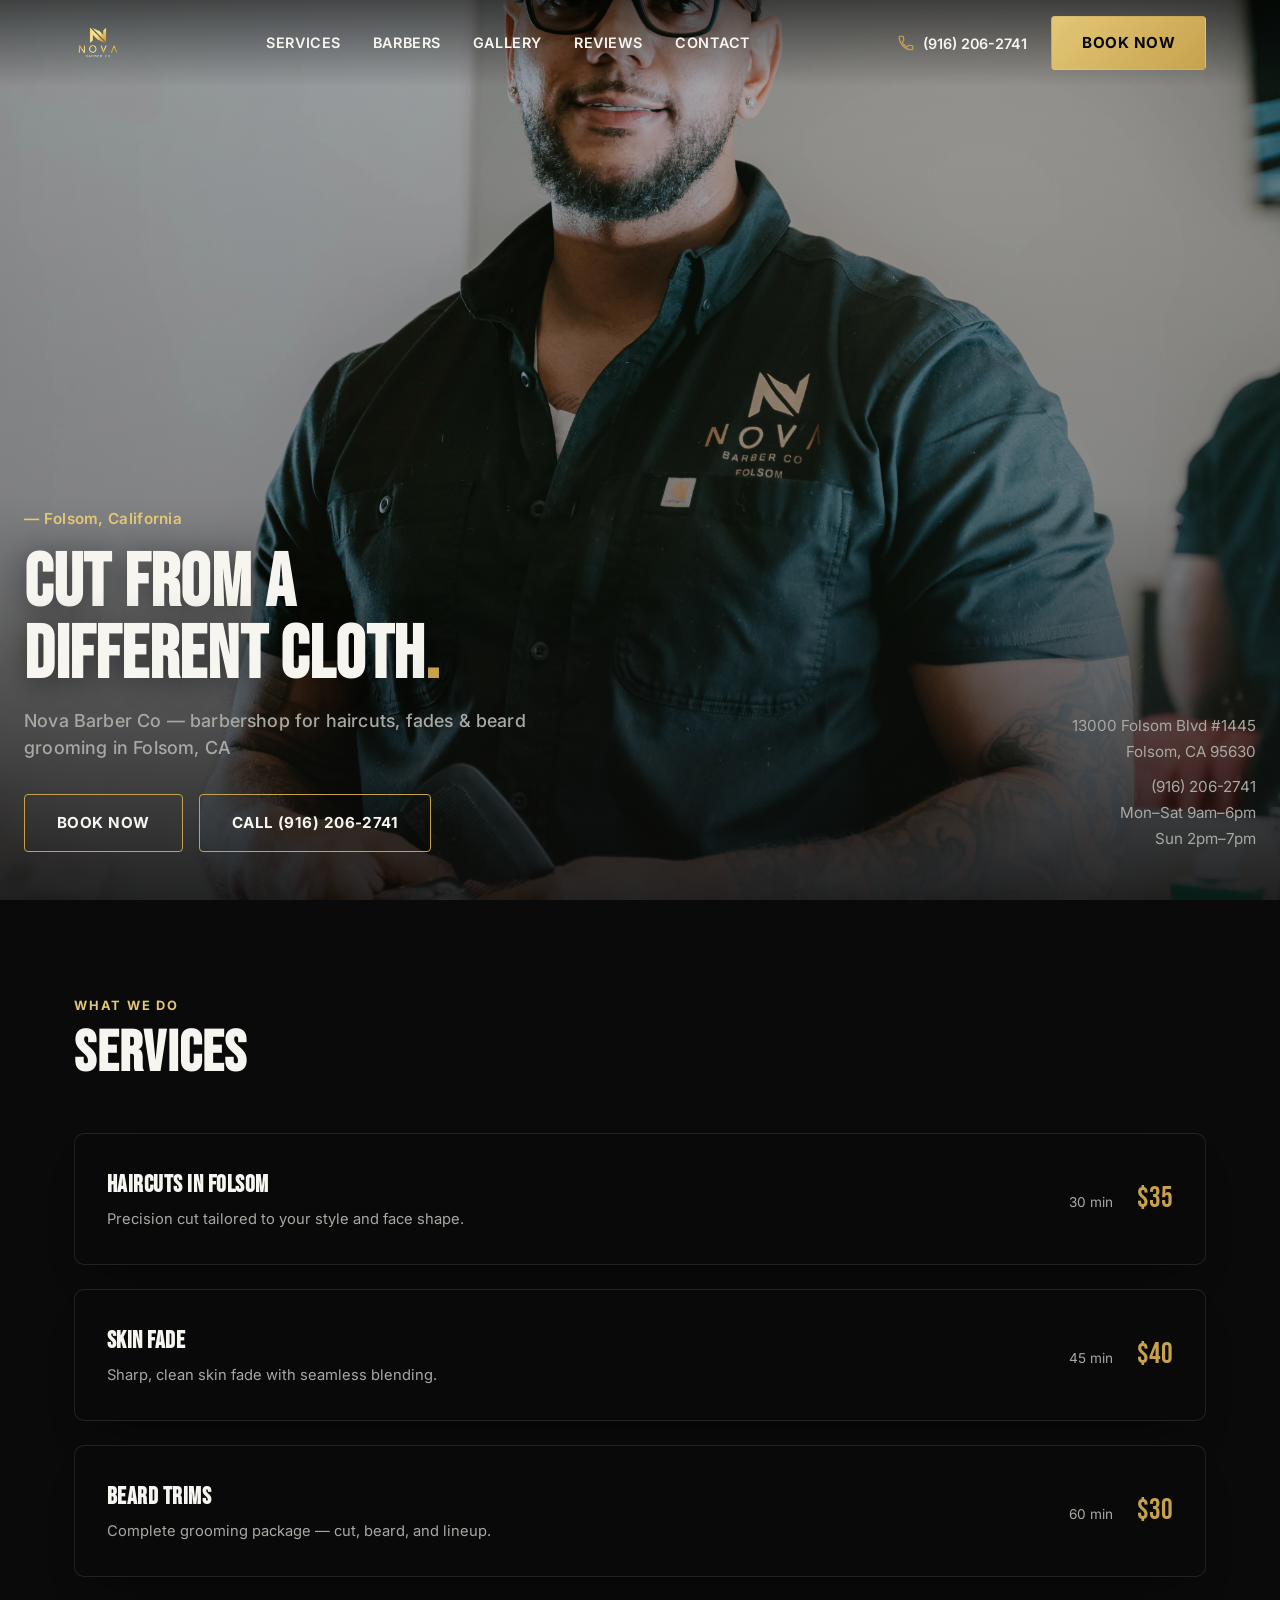
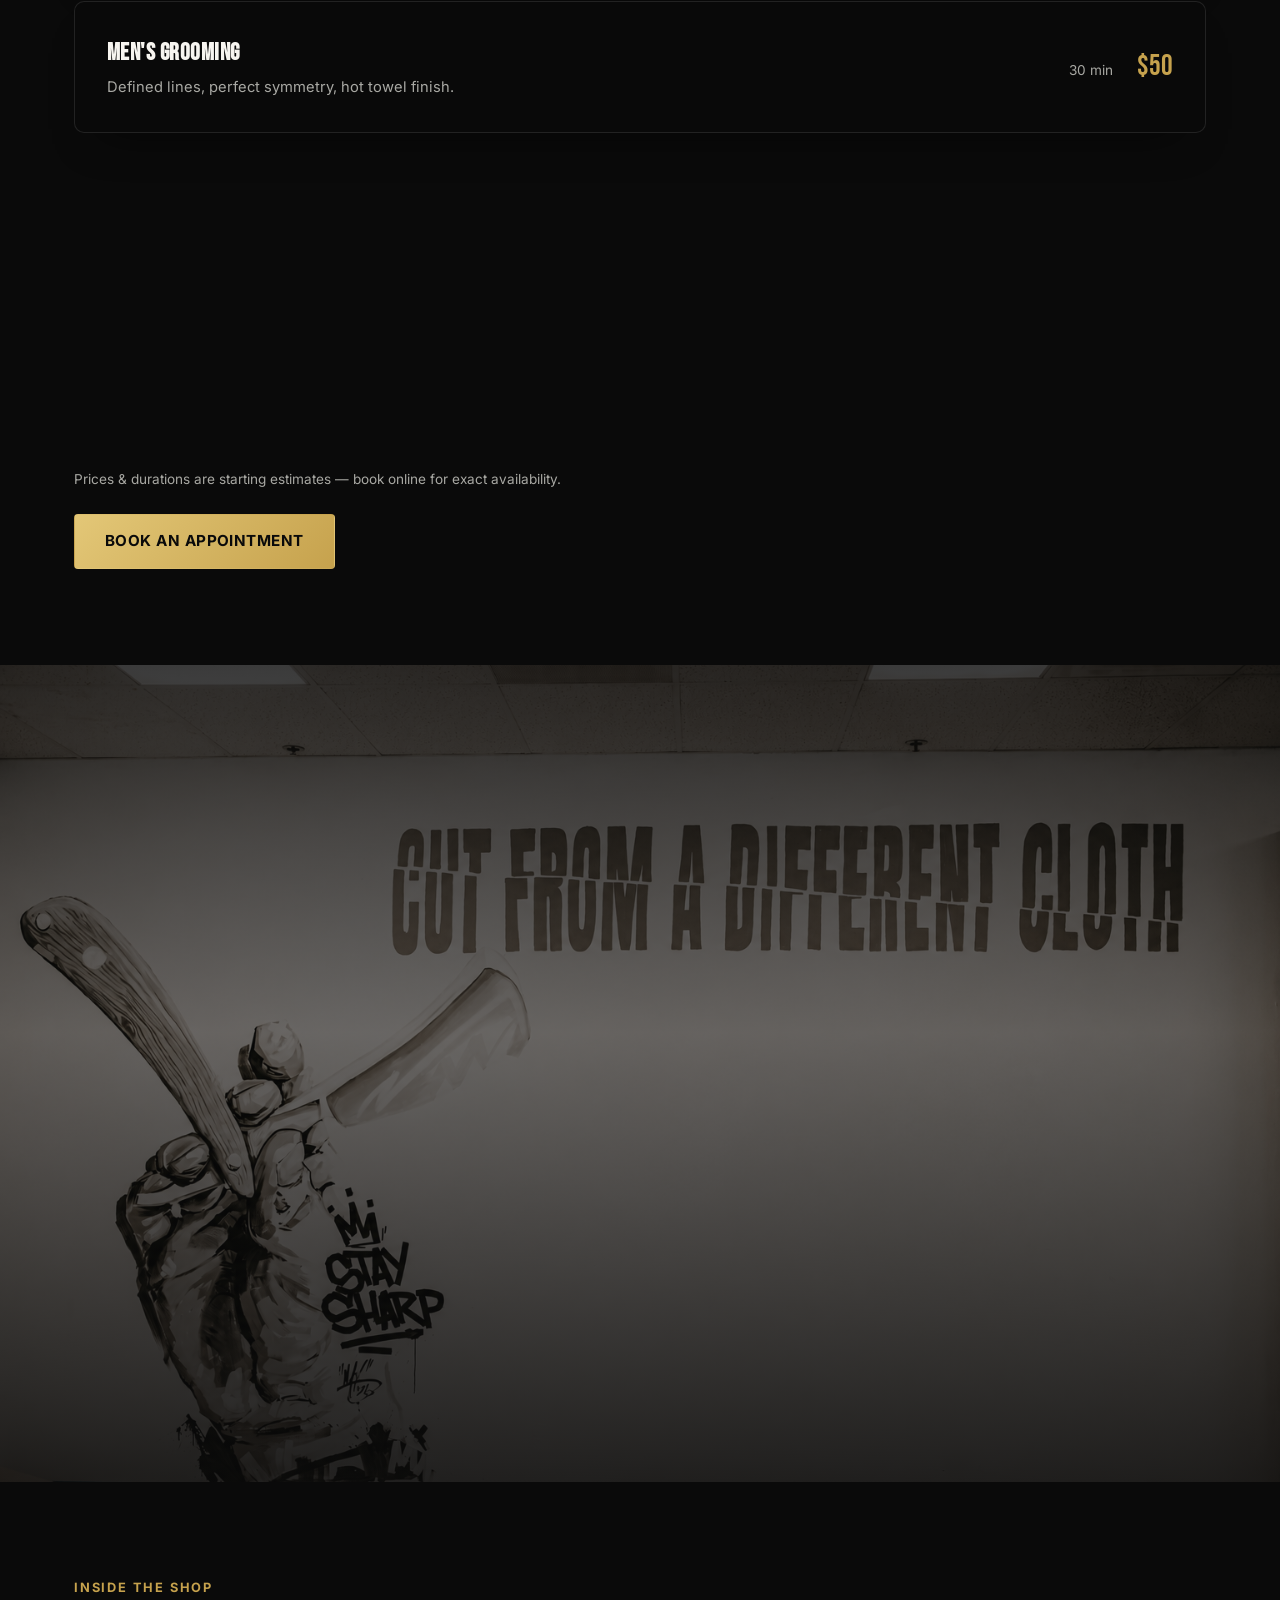
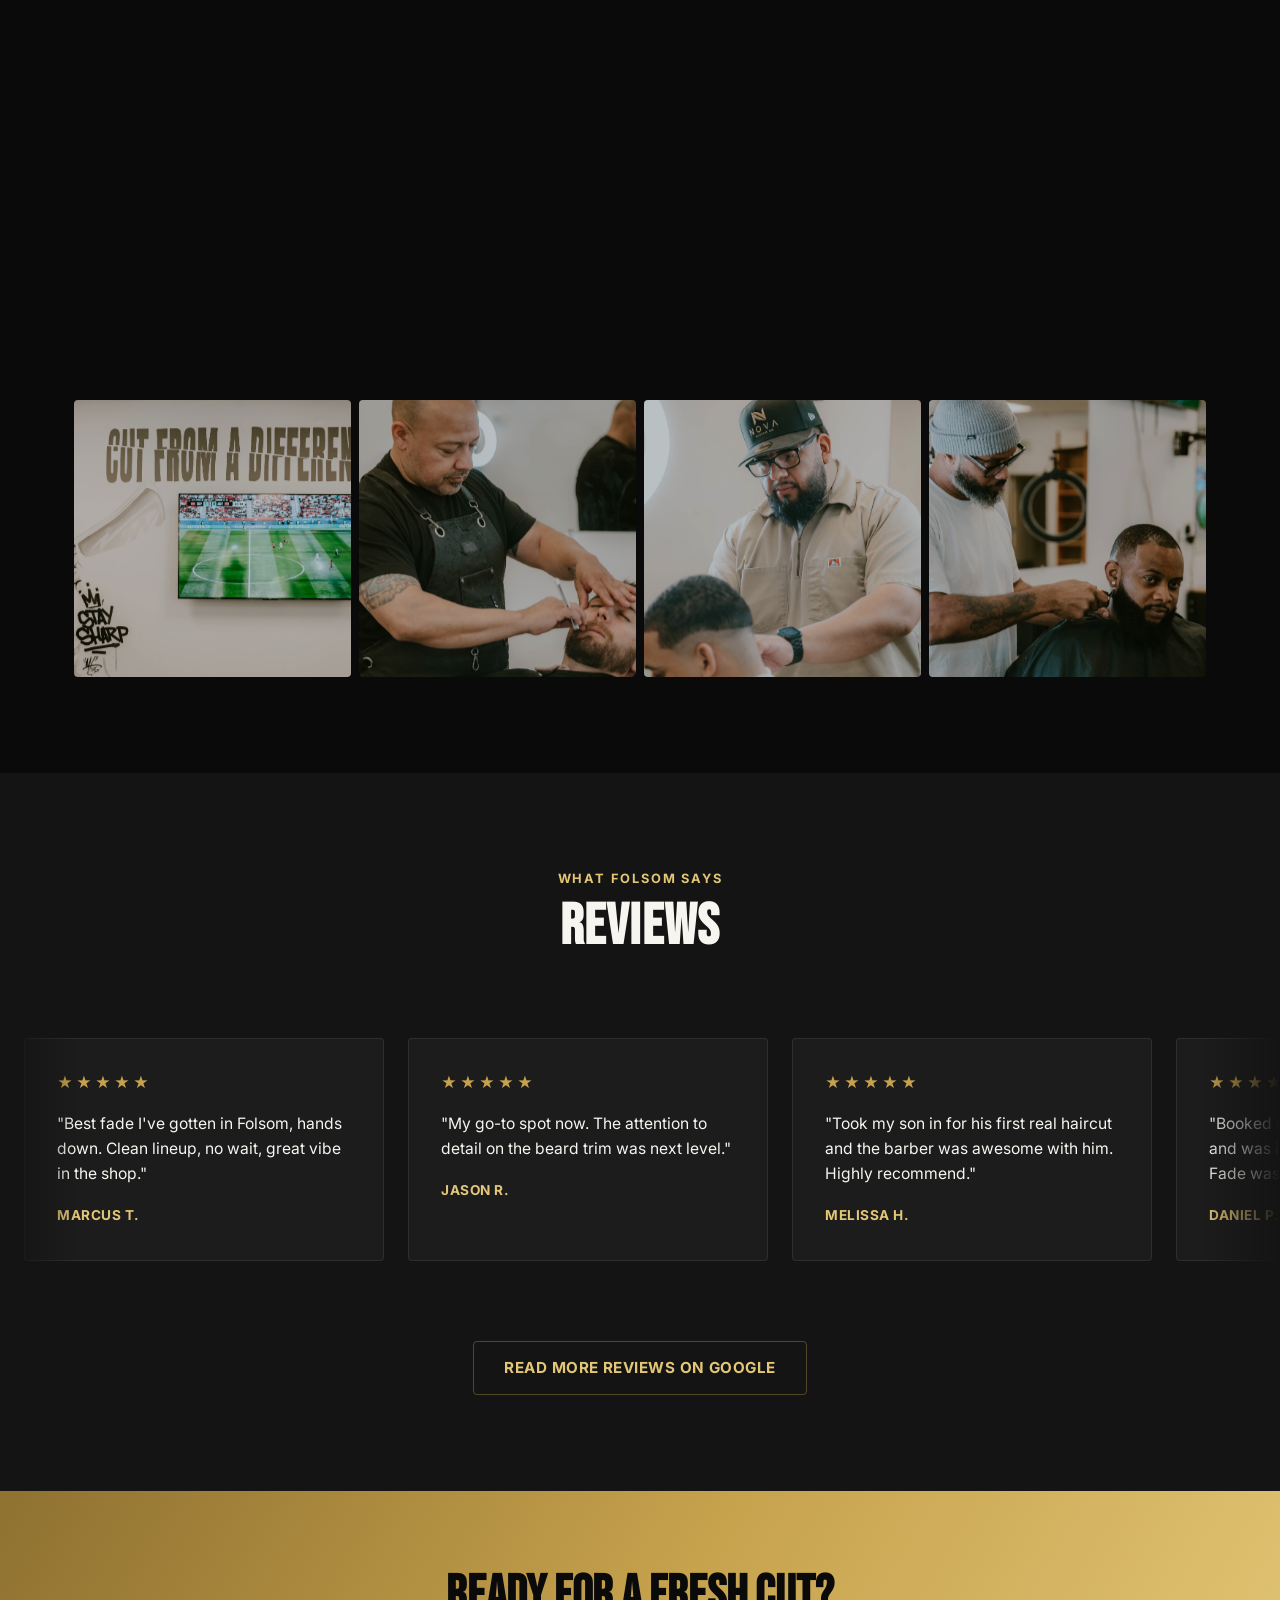
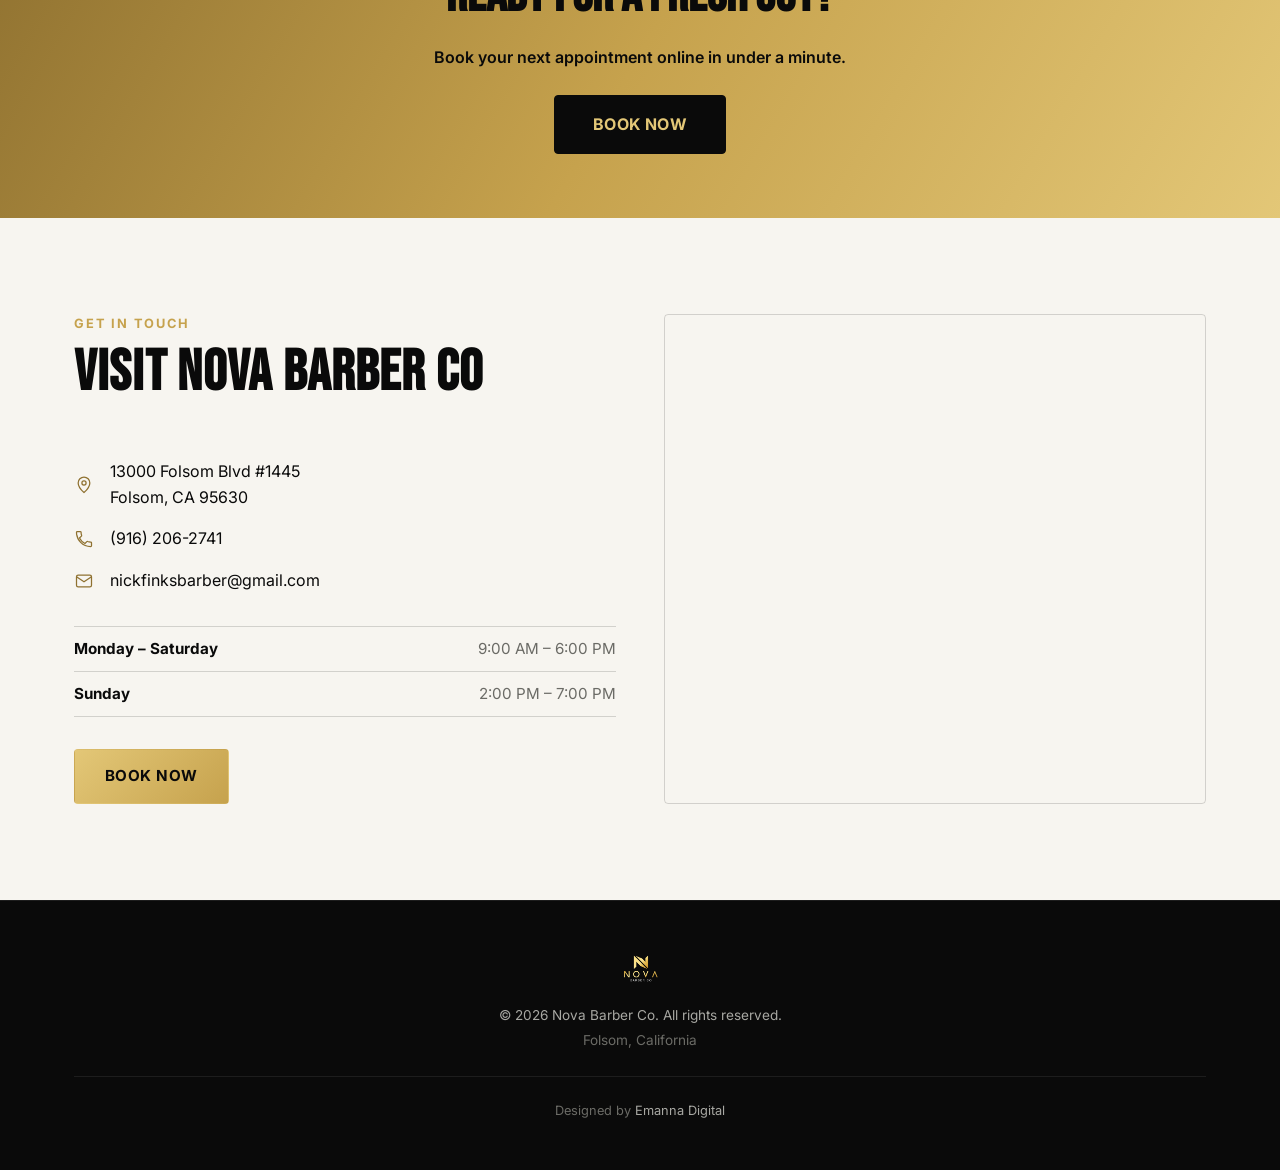
==== commit 3f3ca54a: "Fix mobile hero video crop and autoplay reliability Shifts the hero video/poster crop further left o" ====
--- a/index.html
+++ b/index.html
@@ -58,6 +58,15 @@
 </head>
 <body>
 
+<div class="preloader" id="preloader" role="status" aria-live="polite">
+  <div class="barber-pole">
+    <span class="pole-cap pole-cap-top"></span>
+    <span class="pole-stripes"></span>
+    <span class="pole-cap pole-cap-bottom"></span>
+  </div>
+  <p class="preloader-text">Loading<span class="dot">.</span><span class="dot">.</span><span class="dot">.</span></p>
+</div>
+
 <a class="skip-link" href="#main-content">Skip to main content</a>
 
 <!-- ============ HEADER / NAV ============ -->
@@ -98,7 +107,7 @@
   <!-- ============ HERO ============ -->
   <section class="hero" id="top">
     <div class="hero-media">
-      <video autoplay muted loop playsinline poster="media/TAP09885.jpg">
+      <video autoplay muted loop playsinline webkit-playsinline="true" preload="auto" poster="media/TAP09885.jpg">
         <source src="media/nova-interior.mp4" type="video/mp4">
       </video>
       <div class="hero-overlay"></div>
--- a/css/styles.css
+++ b/css/styles.css
@@ -29,6 +29,92 @@
   --container: 1180px;
   --radius: 4px;
   --transition: 220ms ease;
+}
+
+/* =========================================================
+   Preloader
+========================================================= */
+.preloader {
+  position: fixed;
+  inset: 0;
+  z-index: 9999;
+  display: flex;
+  flex-direction: column;
+  align-items: center;
+  justify-content: center;
+  gap: 28px;
+  background: var(--black);
+  opacity: 1;
+  visibility: visible;
+  transition: opacity 500ms ease, visibility 500ms ease;
+}
+.preloader.is-hidden {
+  opacity: 0;
+  visibility: hidden;
+  pointer-events: none;
+}
+
+.barber-pole {
+  display: flex;
+  flex-direction: column;
+  align-items: center;
+  width: 56px;
+}
+
+.pole-cap {
+  width: 40px;
+  height: 40px;
+  border-radius: 50%;
+  flex-shrink: 0;
+  background: linear-gradient(135deg, #4a4a4a, #0d0d0d 70%);
+  box-shadow: inset -4px -4px 8px rgba(0,0,0,0.6), inset 3px 3px 6px rgba(255,255,255,0.15);
+}
+.pole-cap-bottom {
+  border-radius: 6px;
+  width: 48px;
+  height: 18px;
+}
+
+.pole-stripes {
+  width: 34px;
+  height: 130px;
+  margin: -4px 0;
+  border-radius: 6px;
+  background-image: repeating-linear-gradient(
+    -45deg,
+    var(--gold) 0px, var(--gold) 10px,
+    var(--white) 10px 20px,
+    var(--black-soft) 20px 30px,
+    var(--white) 30px 40px
+  );
+  background-size: 100% 40px;
+  animation: pole-spin 800ms linear infinite;
+  box-shadow: inset 0 0 10px rgba(0,0,0,0.5);
+}
+
+@keyframes pole-spin {
+  from { background-position: 0 0; }
+  to   { background-position: 0 40px; }
+}
+
+.preloader-text {
+  font-family: var(--font-display);
+  font-size: 1.6rem;
+  letter-spacing: 0.12em;
+  text-transform: uppercase;
+  color: var(--white);
+}
+.preloader-text .dot {
+  color: var(--gold);
+  opacity: 0;
+  animation: dot-blink 1.4s infinite;
+}
+.preloader-text .dot:nth-child(2) { animation-delay: 0.2s; }
+.preloader-text .dot:nth-child(3) { animation-delay: 0.4s; }
+
+@keyframes dot-blink {
+  0%, 80%, 100% { opacity: 0; }
+  40% { opacity: 1; }
 }
 
 /* =========================================================
@@ -364,7 +450,7 @@
   .hero-ctas { gap: 8px; margin-top: 4px; }
   .btn-outline-hero { padding: 11px 20px; font-size: 0.82rem; }
 
-  .hero-media video, .hero-media img { object-position: 25% center; }
+  .hero-media video, .hero-media img { object-position: 5% center; }
 }
 
 @media (max-width: 400px) {
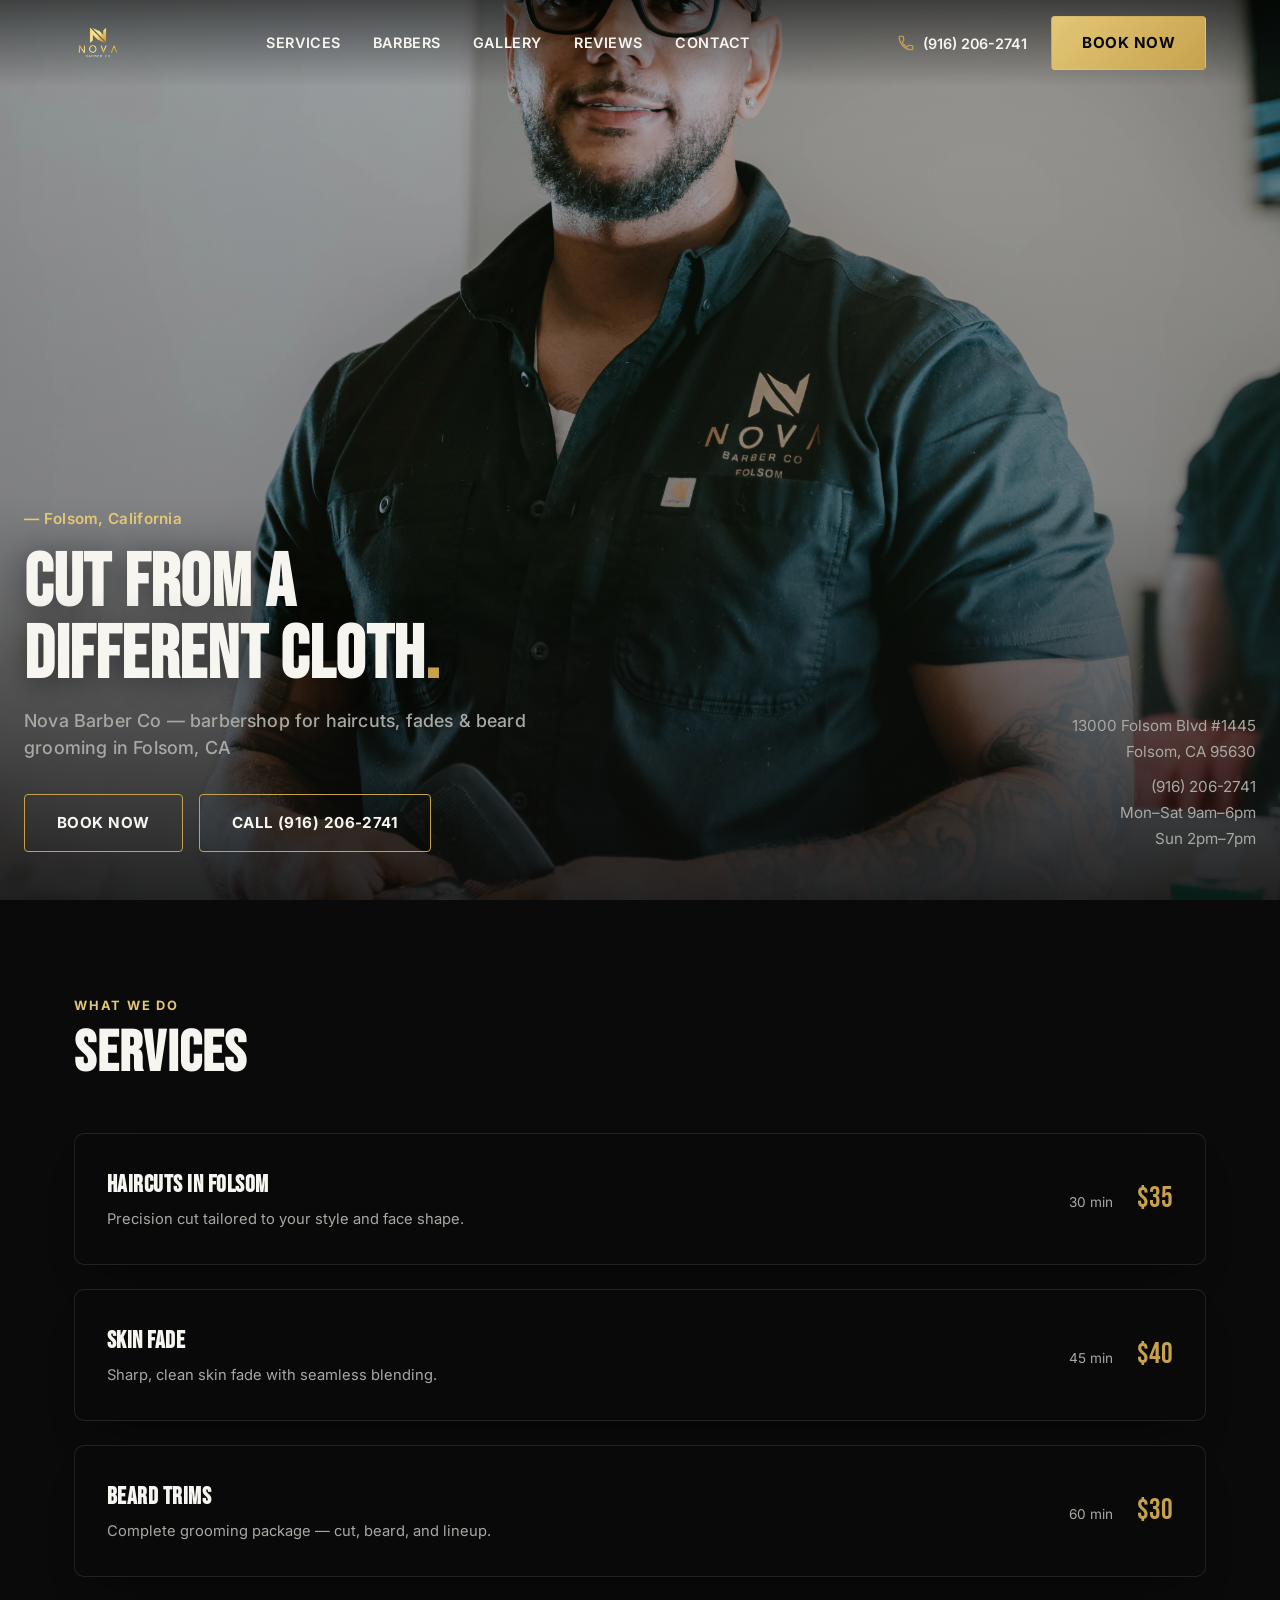
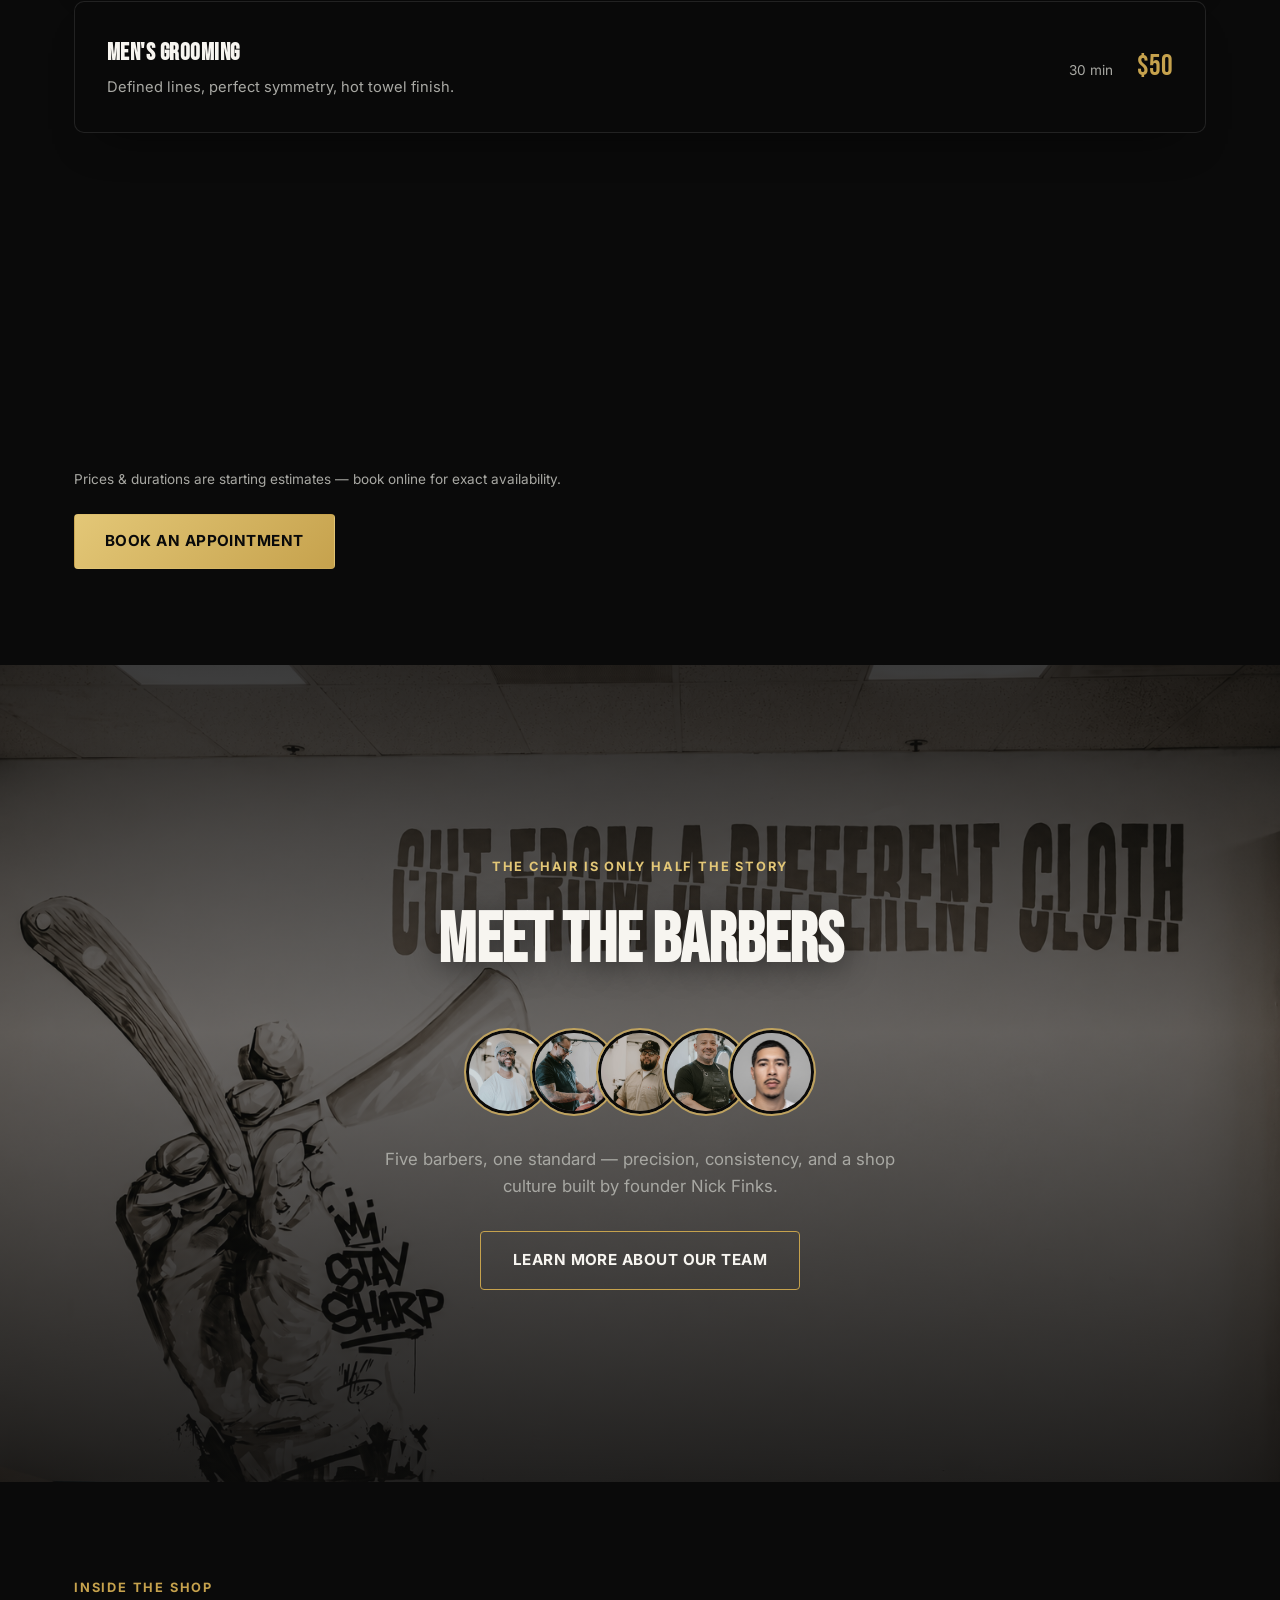
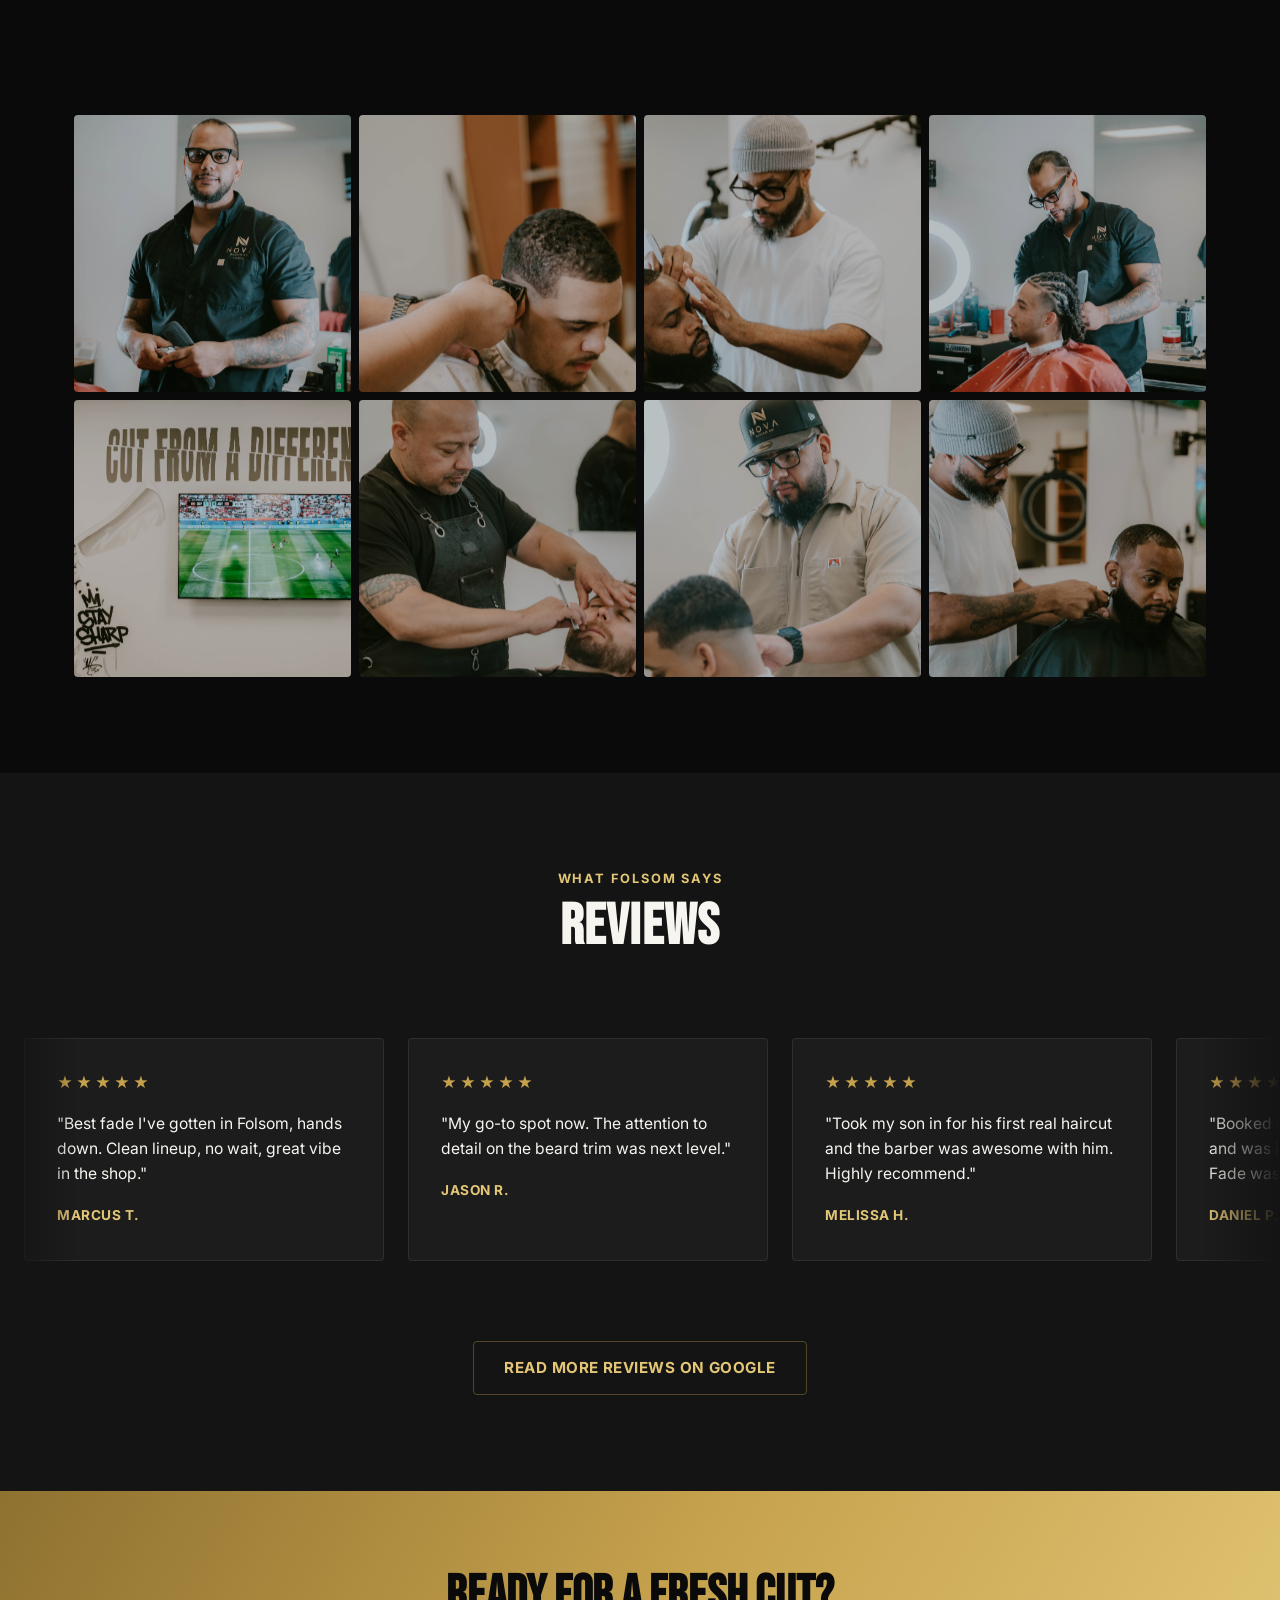
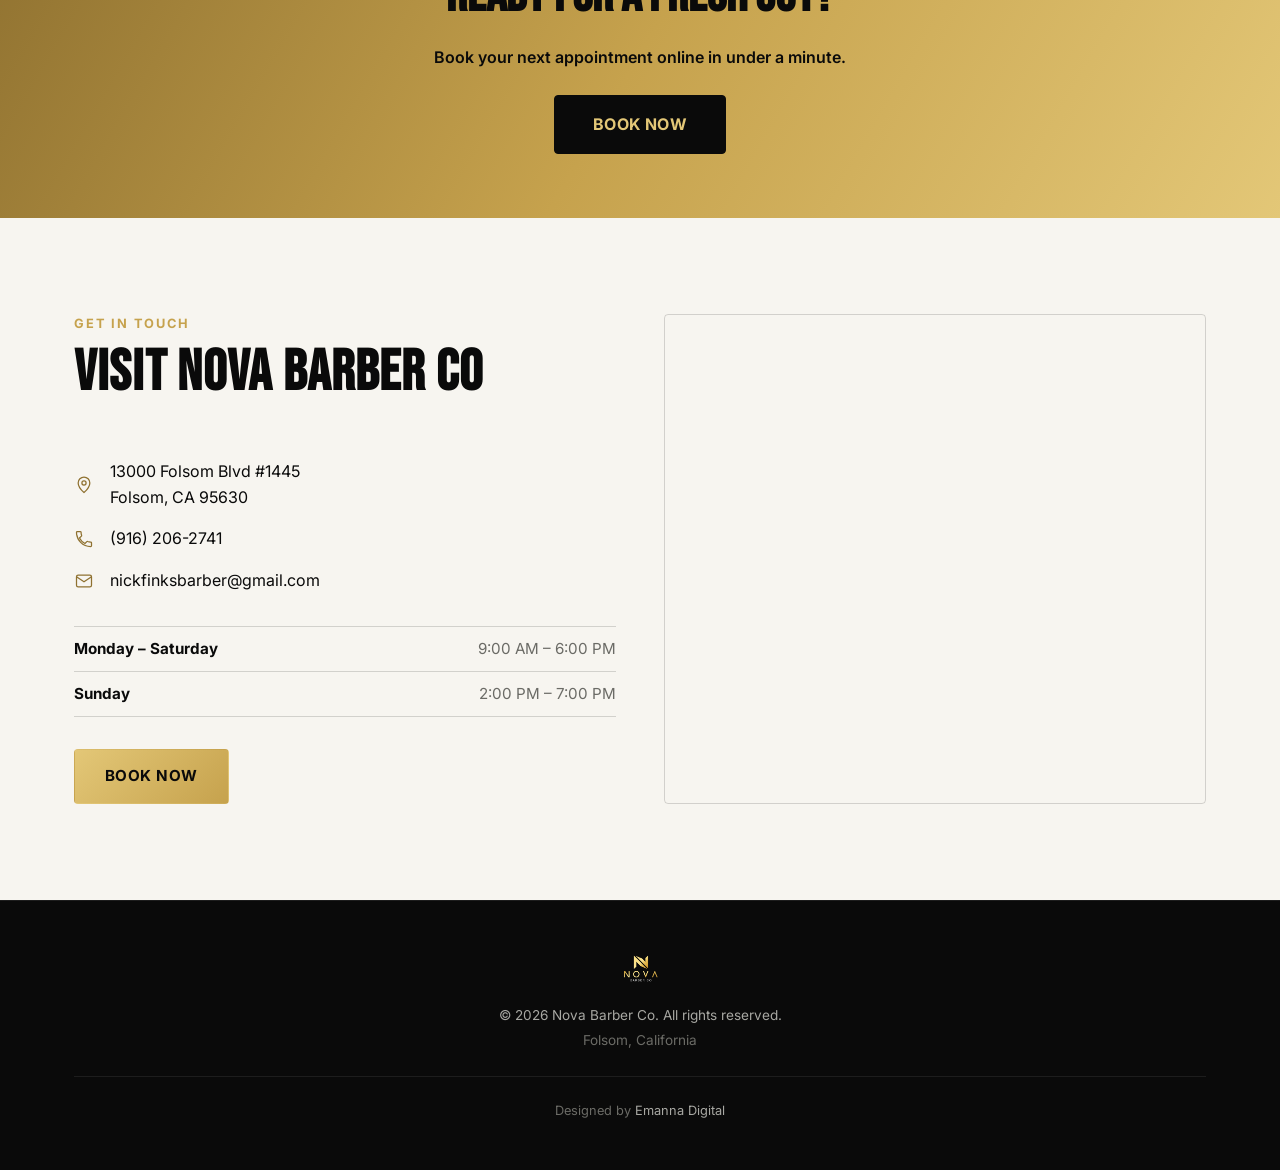
==== commit 39fed517: "Add barber Marcos and update real bios/Instagram handles for team - Add Marcos Valencia to homepage " ====
--- a/index.html
+++ b/index.html
@@ -241,9 +241,10 @@
         <img src="media/TAP09878.jpg" alt="Nick">
         <img src="media/TAP09868.jpg" alt="Bryan">
         <img src="media/TAP09884.jpg" alt="TJ">
-      </div>
-
-      <p class="team-teaser-sub">Four barbers, one standard — precision, consistency, and a shop culture built by founder Nick Finks.</p>
+        <img src="media/marcos.png" alt="Marcos">
+      </div>
+
+      <p class="team-teaser-sub">Five barbers, one standard — precision, consistency, and a shop culture built by founder Nick Finks.</p>
       <a href="team.html" class="btn btn-outline-hero">Learn More About Our Team</a>
     </div>
   </section>
--- a/css/styles.css
+++ b/css/styles.css
@@ -450,7 +450,7 @@
   .hero-ctas { gap: 8px; margin-top: 4px; }
   .btn-outline-hero { padding: 11px 20px; font-size: 0.82rem; }
 
-  .hero-media video, .hero-media img { object-position: 5% center; }
+  .hero-media video, .hero-media img { object-position: 45% center; }
 }
 
 @media (max-width: 400px) {
@@ -737,9 +737,13 @@
 .barbers { background: var(--black-soft); }
 
 .barber-grid {
-  display: grid;
-  grid-template-columns: repeat(2, 1fr);
+  display: flex;
+  flex-wrap: wrap;
+  justify-content: center;
   gap: var(--space-3);
+}
+.barber-card {
+  flex: 0 1 calc(50% - var(--space-3) / 2);
 }
 
 .barber-card {
@@ -839,7 +843,7 @@
 .barber-card:hover h3 { color: var(--gold); }
 
 @media (min-width: 700px) {
-  .barber-grid { grid-template-columns: repeat(4, 1fr); }
+  .barber-card { flex-basis: calc(25% - (var(--space-3) * 3 / 4)); }
 }
 
 /* =========================================================
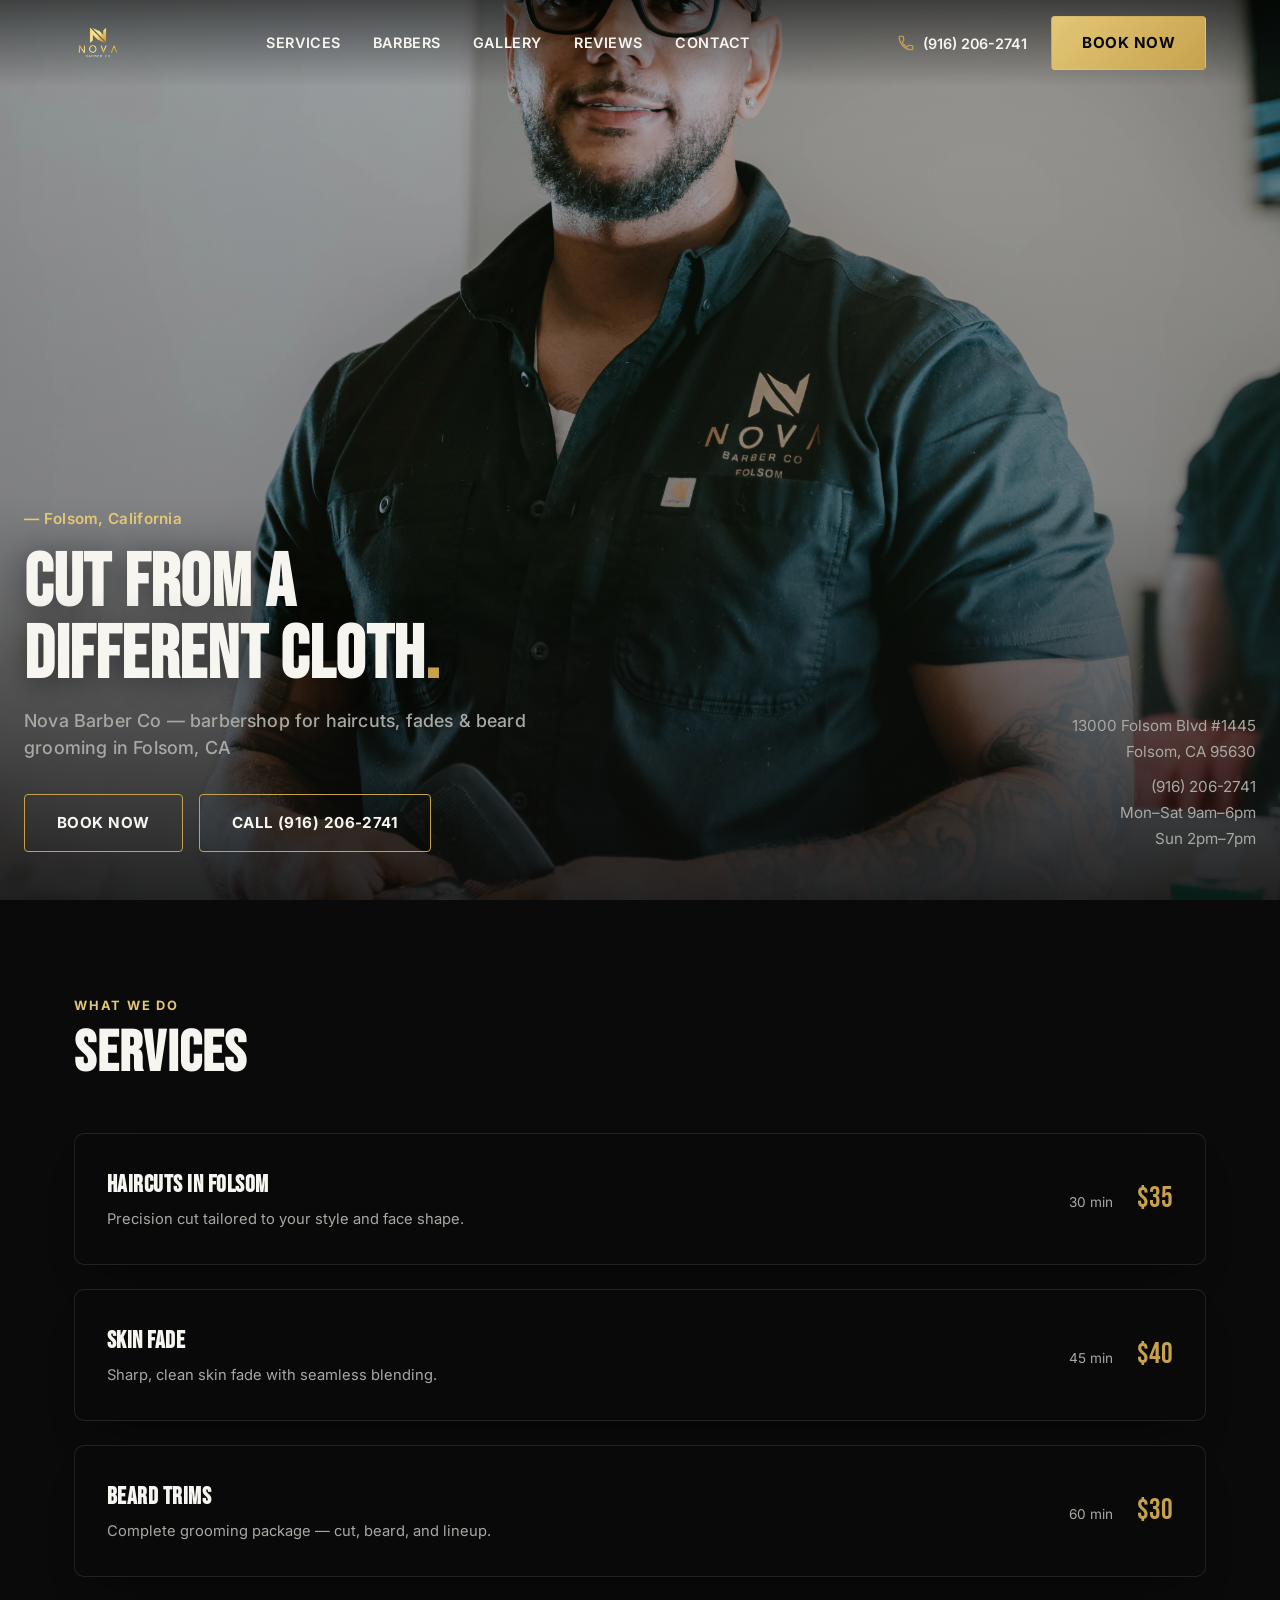
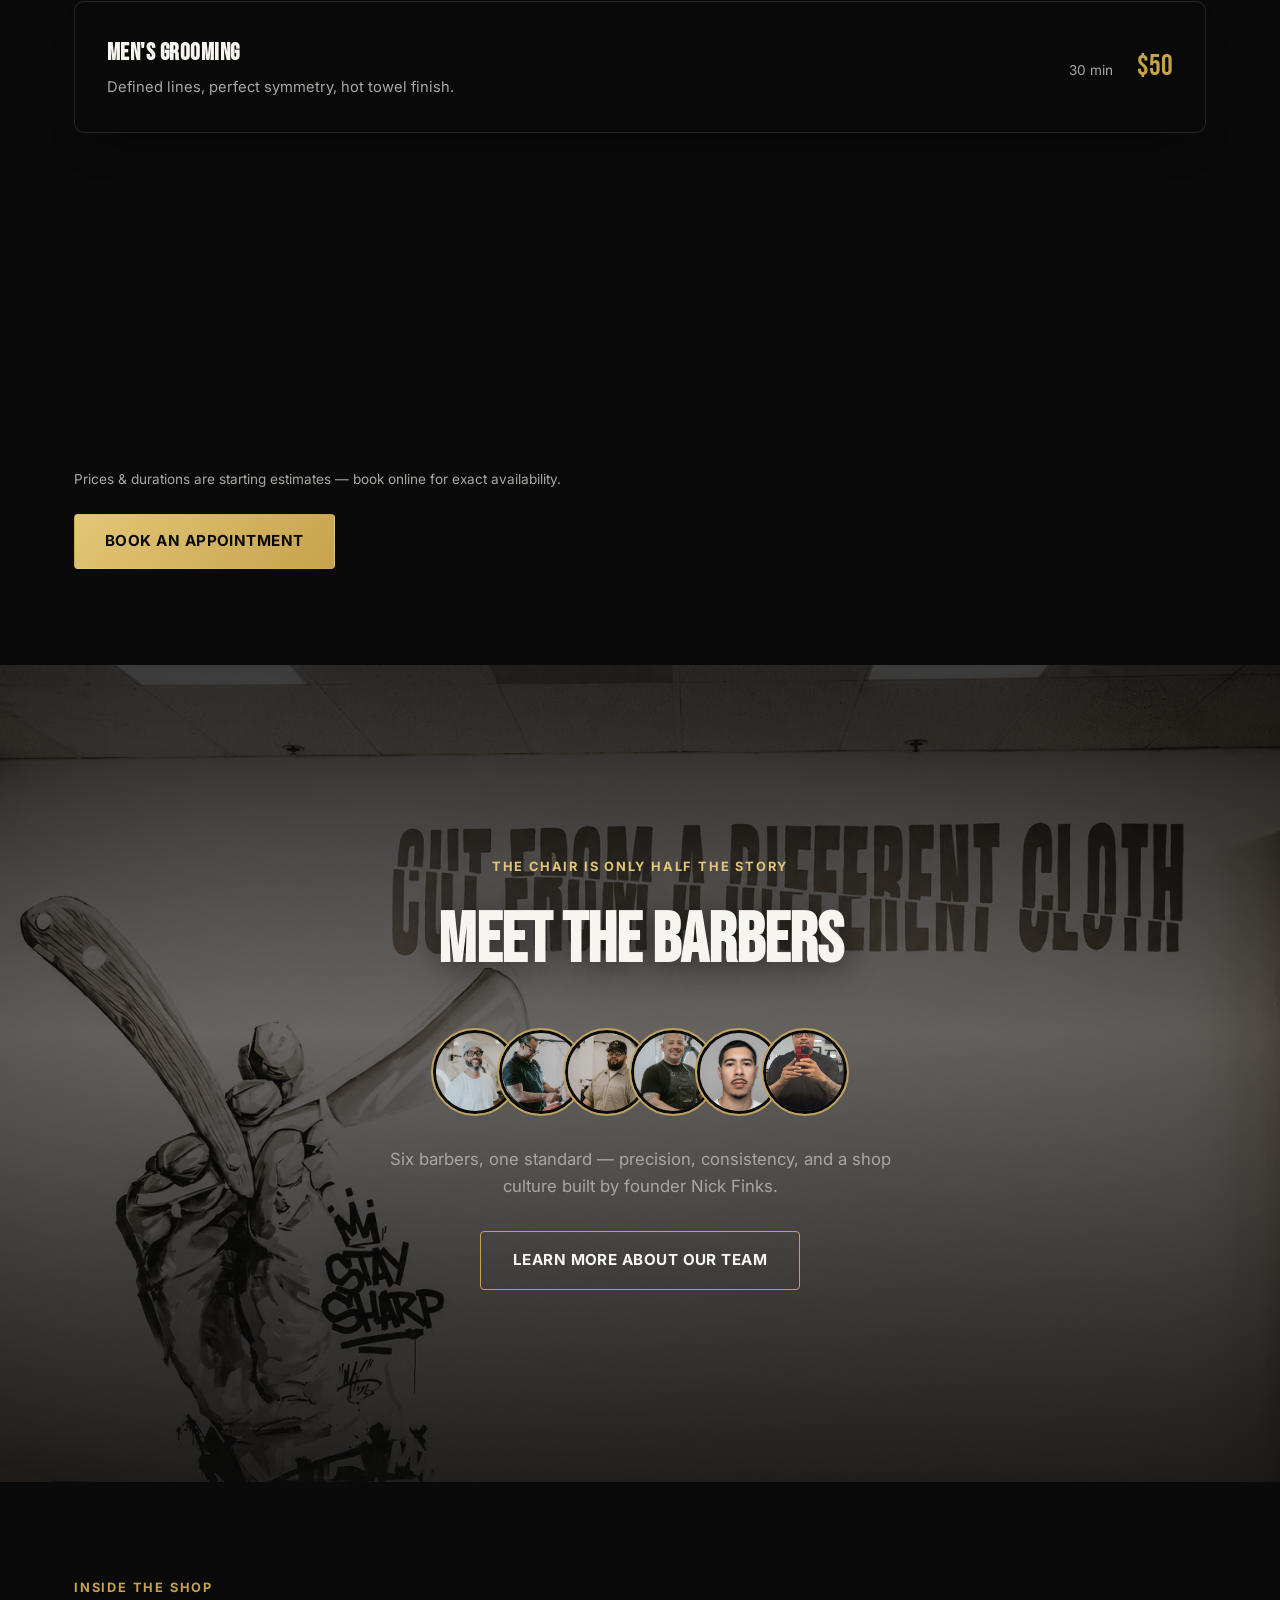
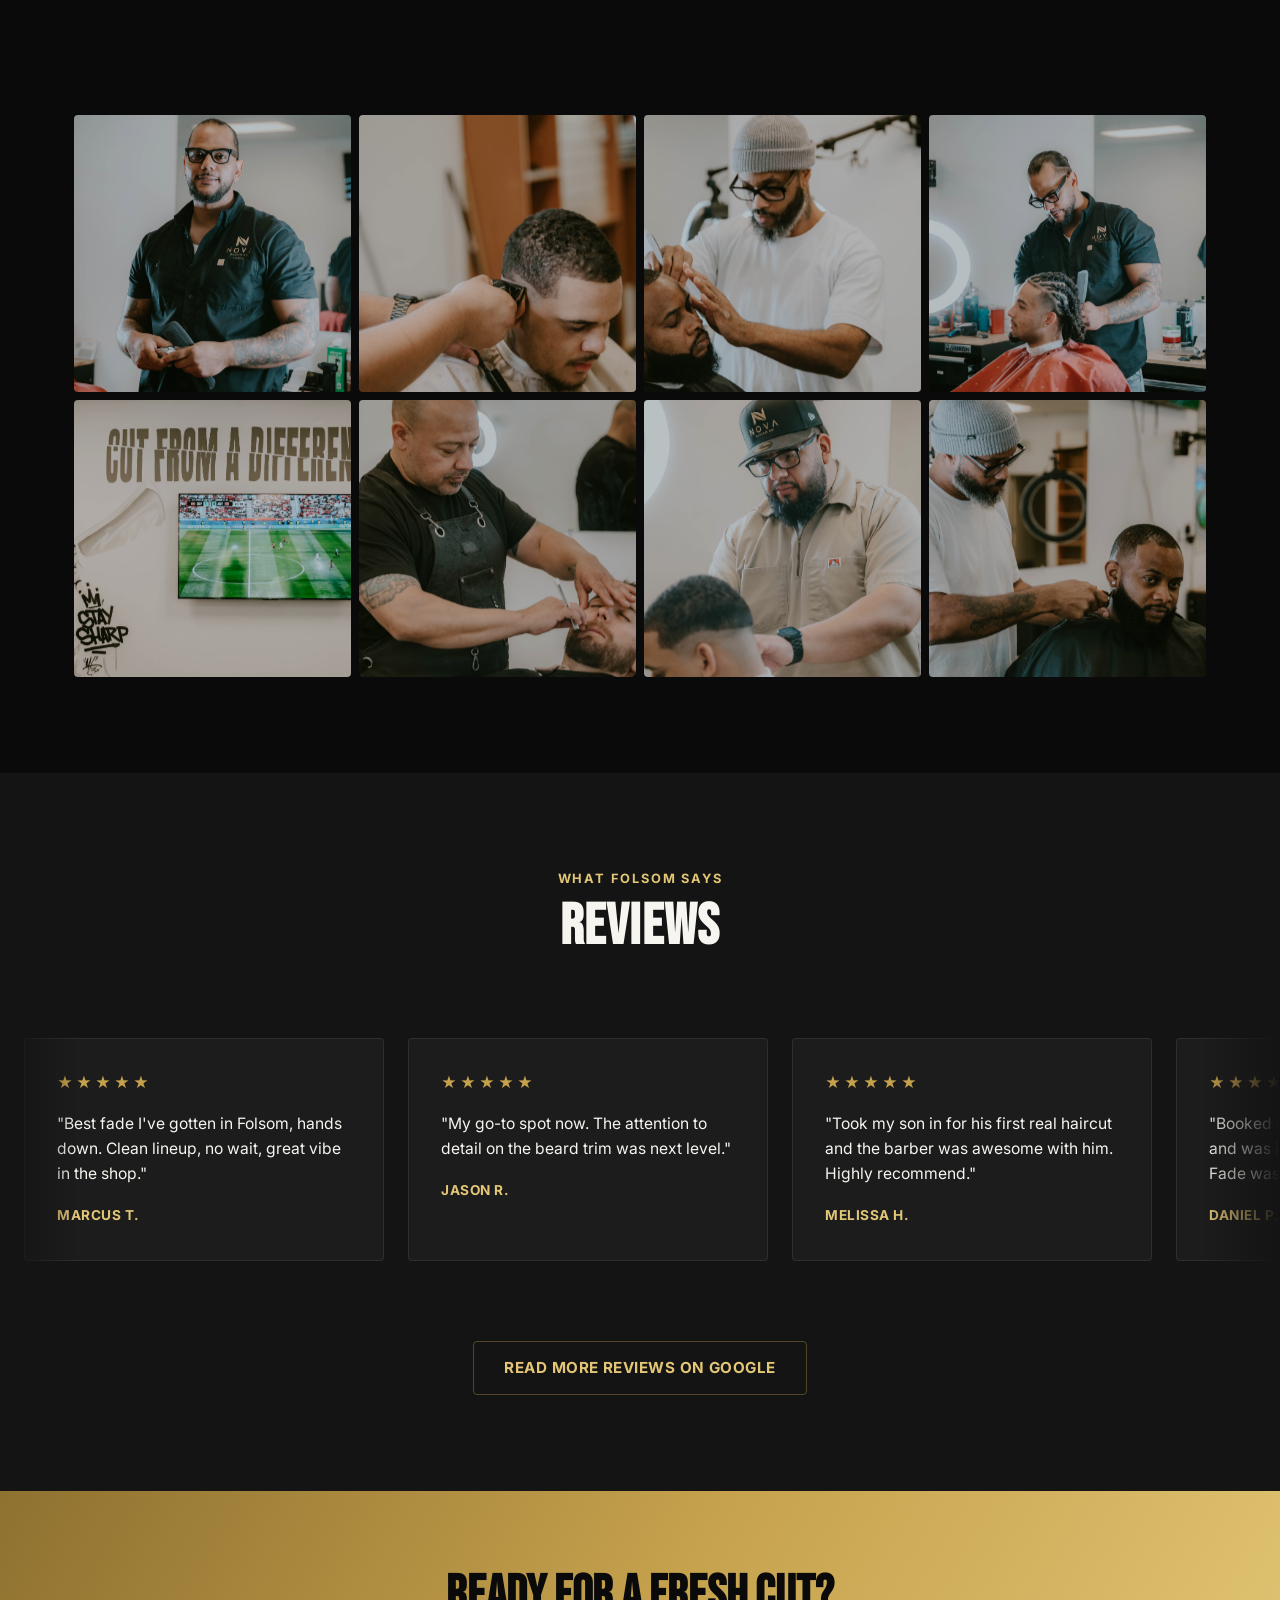
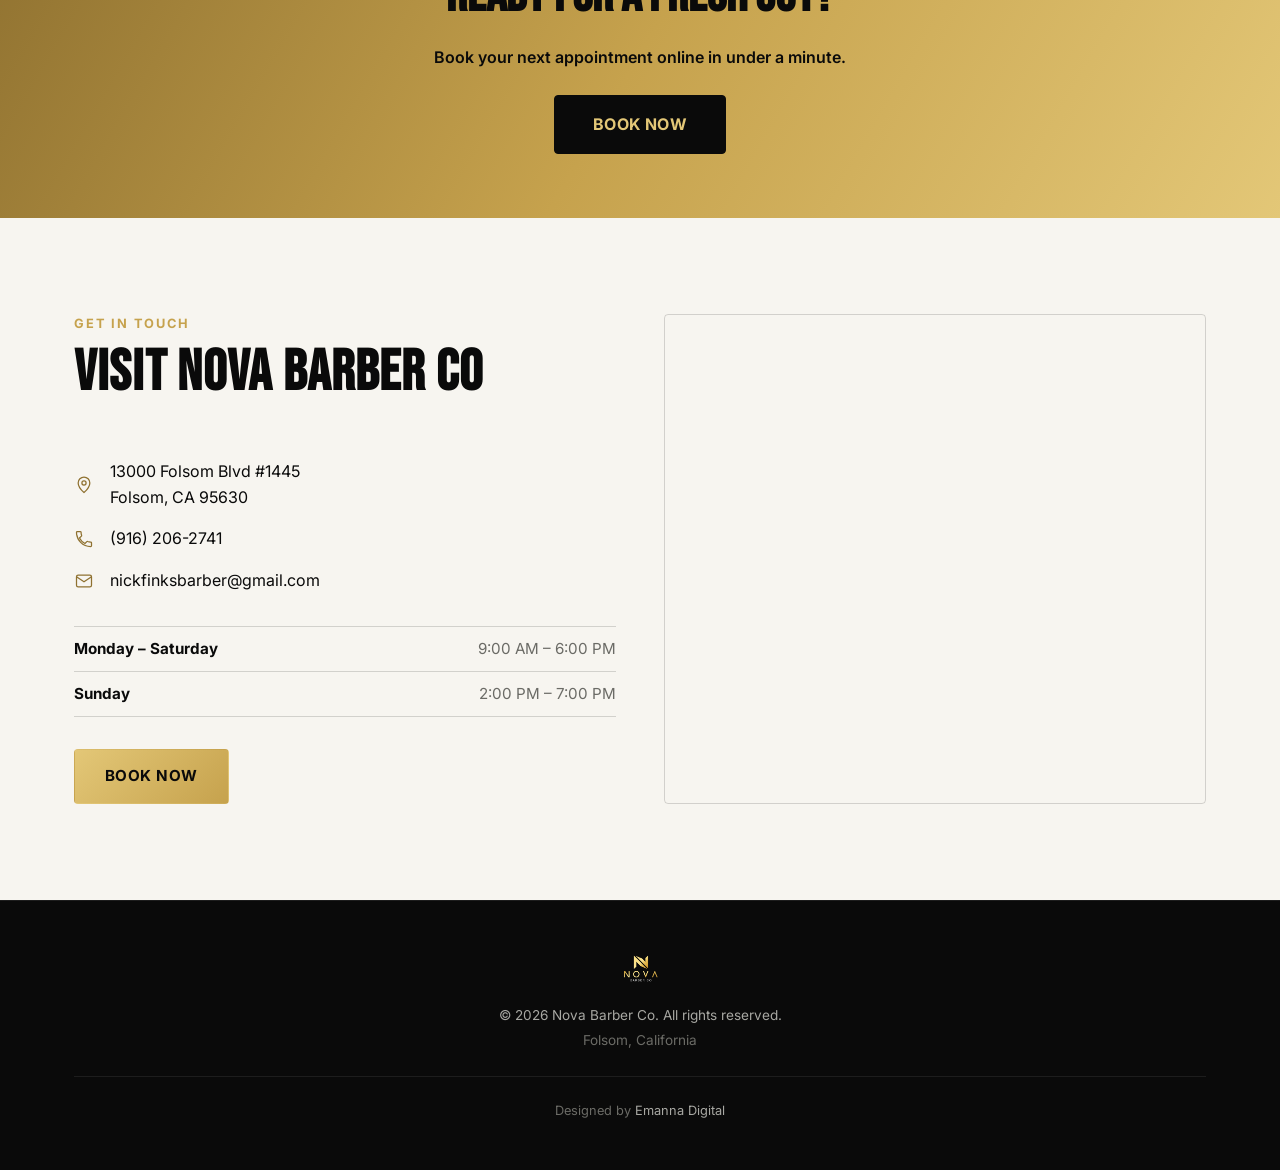
==== commit 8899a226: "Add barber Hassan to homepage and team page - Add Hassan's card to team.html barber grid (6th barber" ====
--- a/index.html
+++ b/index.html
@@ -242,9 +242,10 @@
         <img src="media/TAP09868.jpg" alt="Bryan">
         <img src="media/TAP09884.jpg" alt="TJ">
         <img src="media/marcos.png" alt="Marcos">
-      </div>
-
-      <p class="team-teaser-sub">Five barbers, one standard — precision, consistency, and a shop culture built by founder Nick Finks.</p>
+        <img src="media/hassan.png" alt="Hassan">
+      </div>
+
+      <p class="team-teaser-sub">Six barbers, one standard — precision, consistency, and a shop culture built by founder Nick Finks.</p>
       <a href="team.html" class="btn btn-outline-hero">Learn More About Our Team</a>
     </div>
   </section>
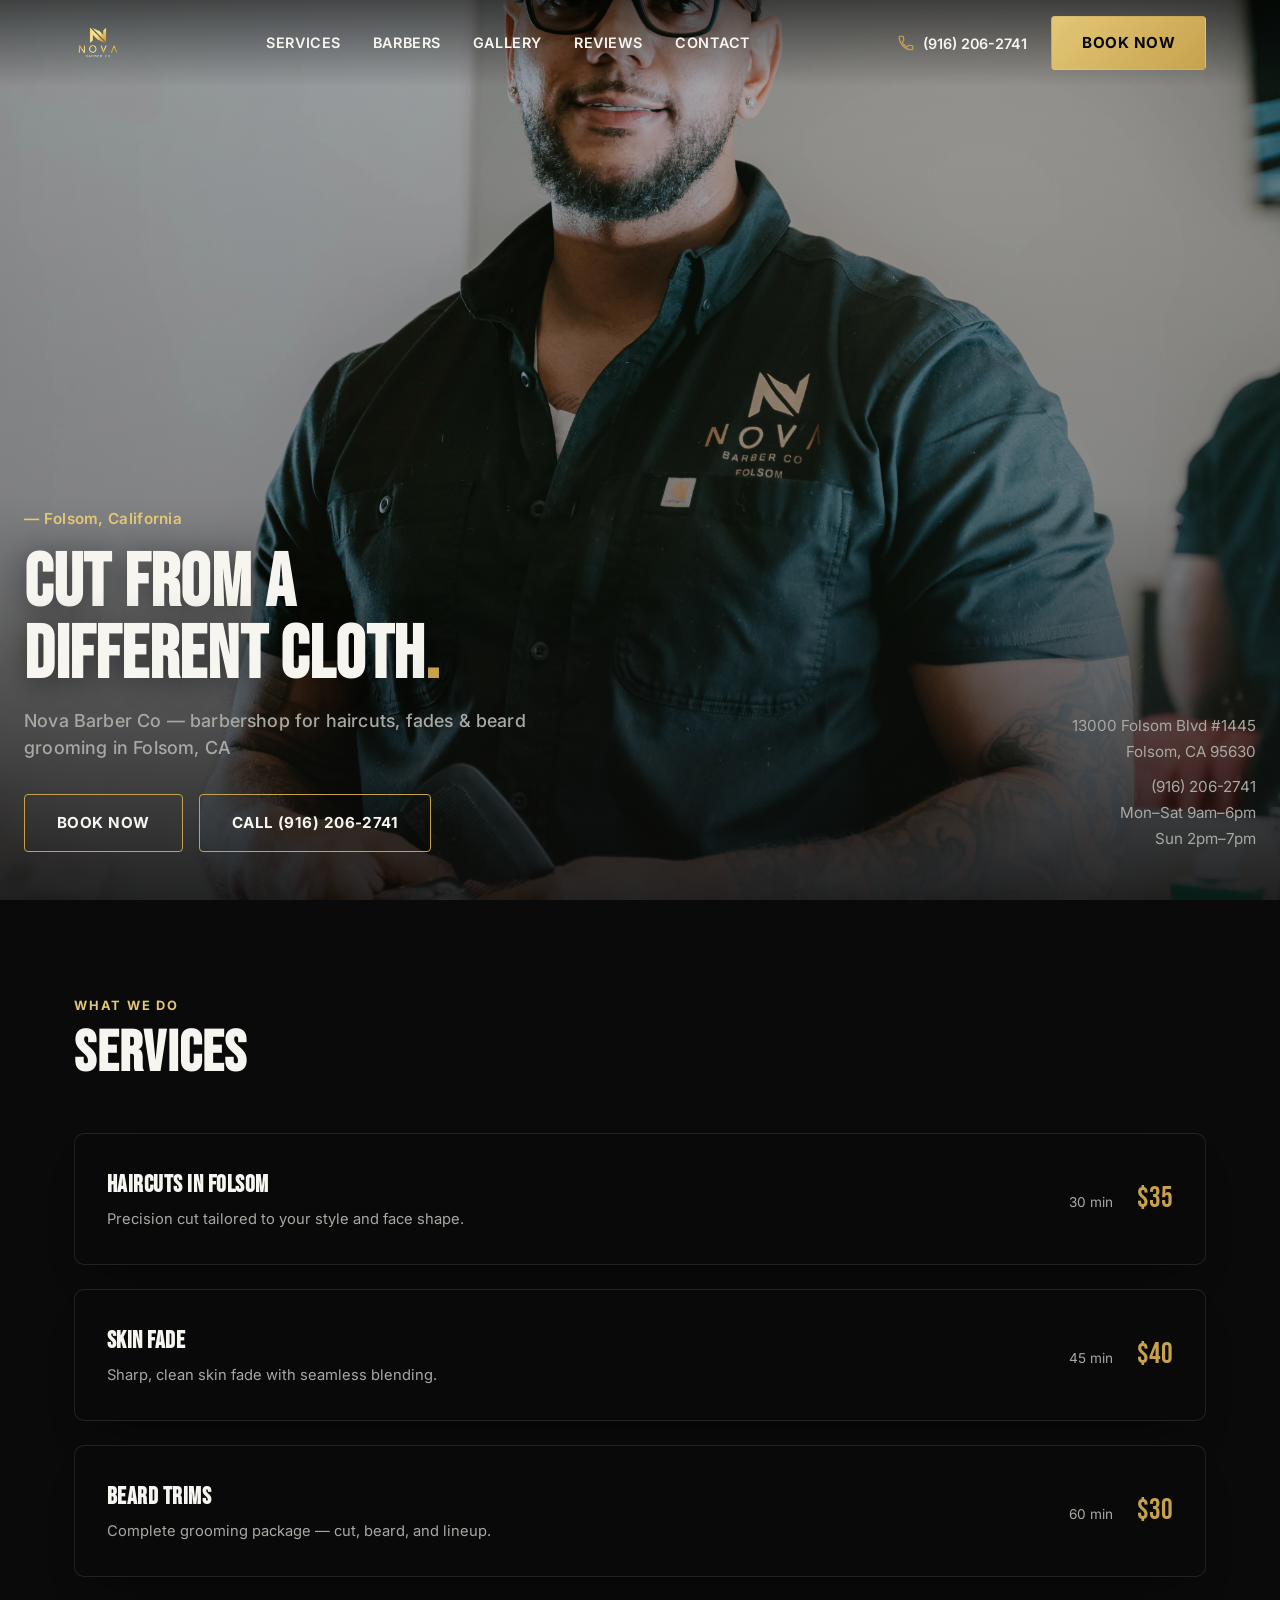
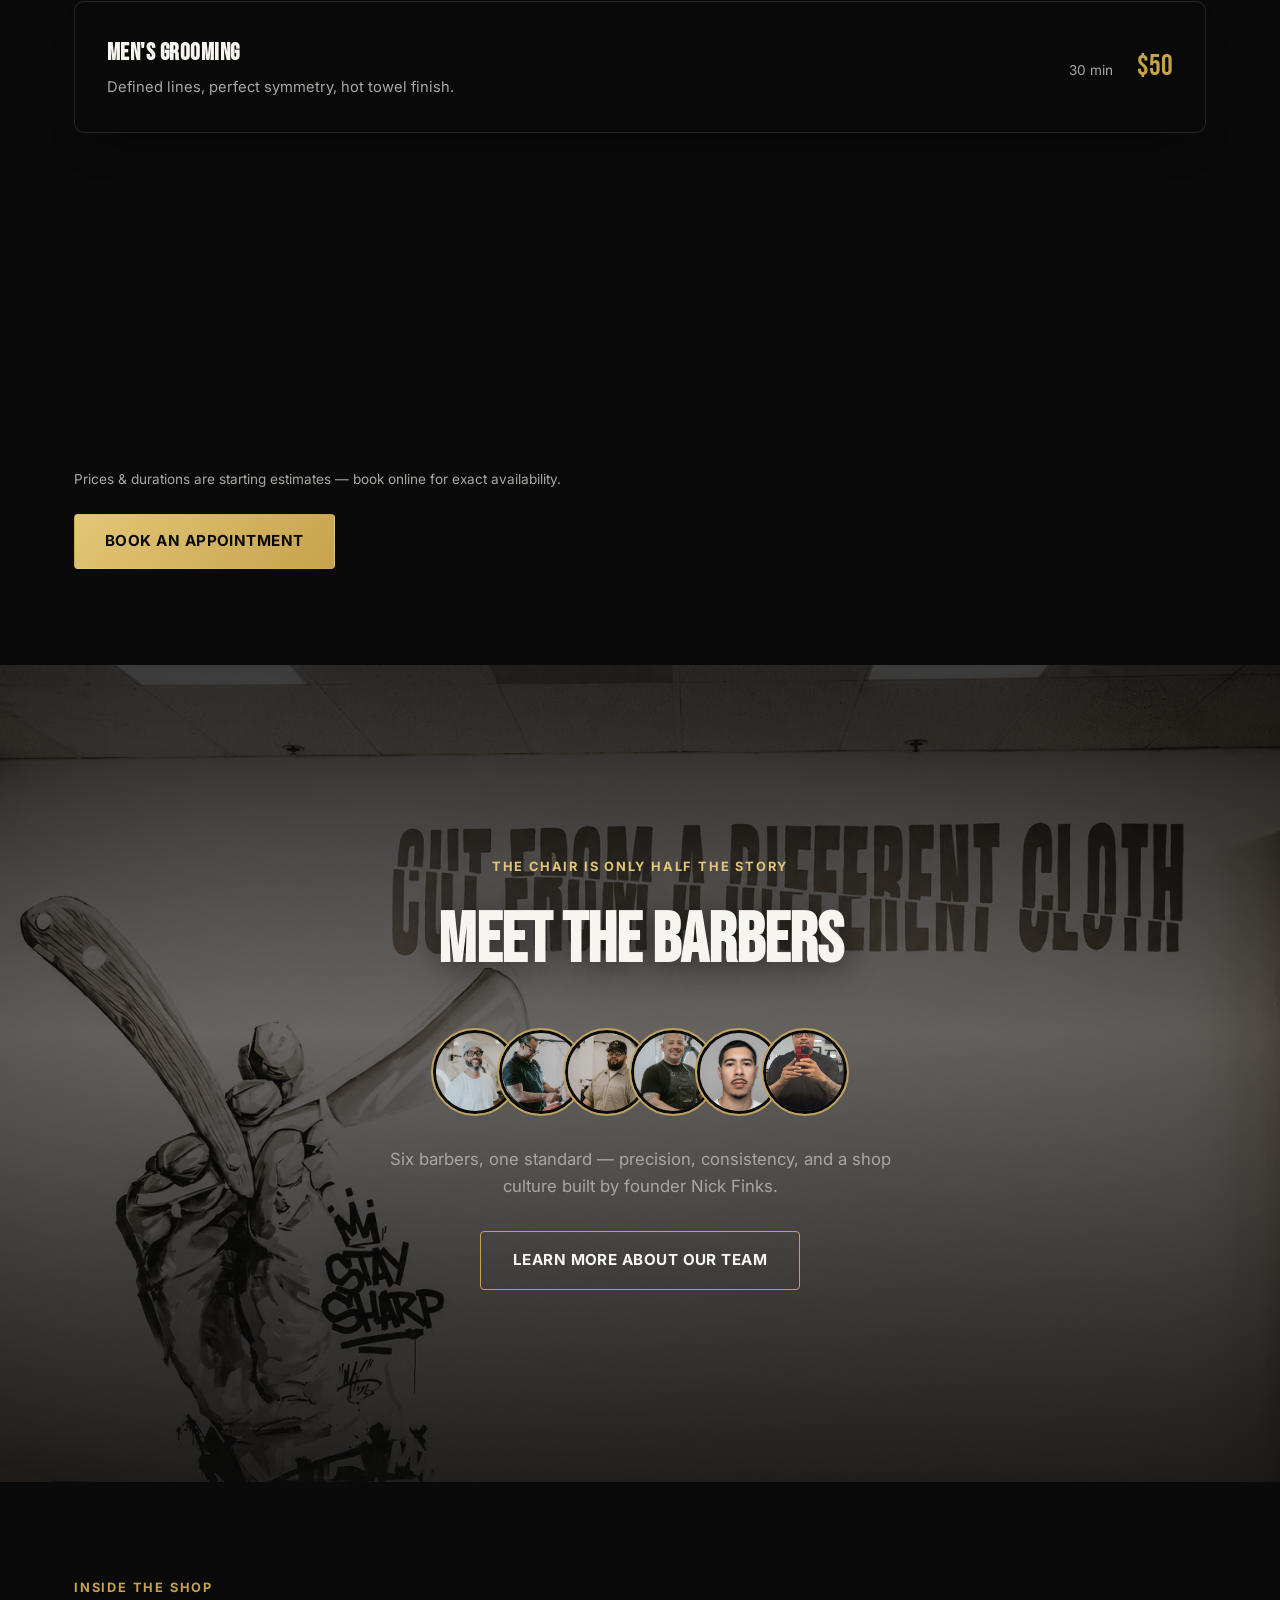
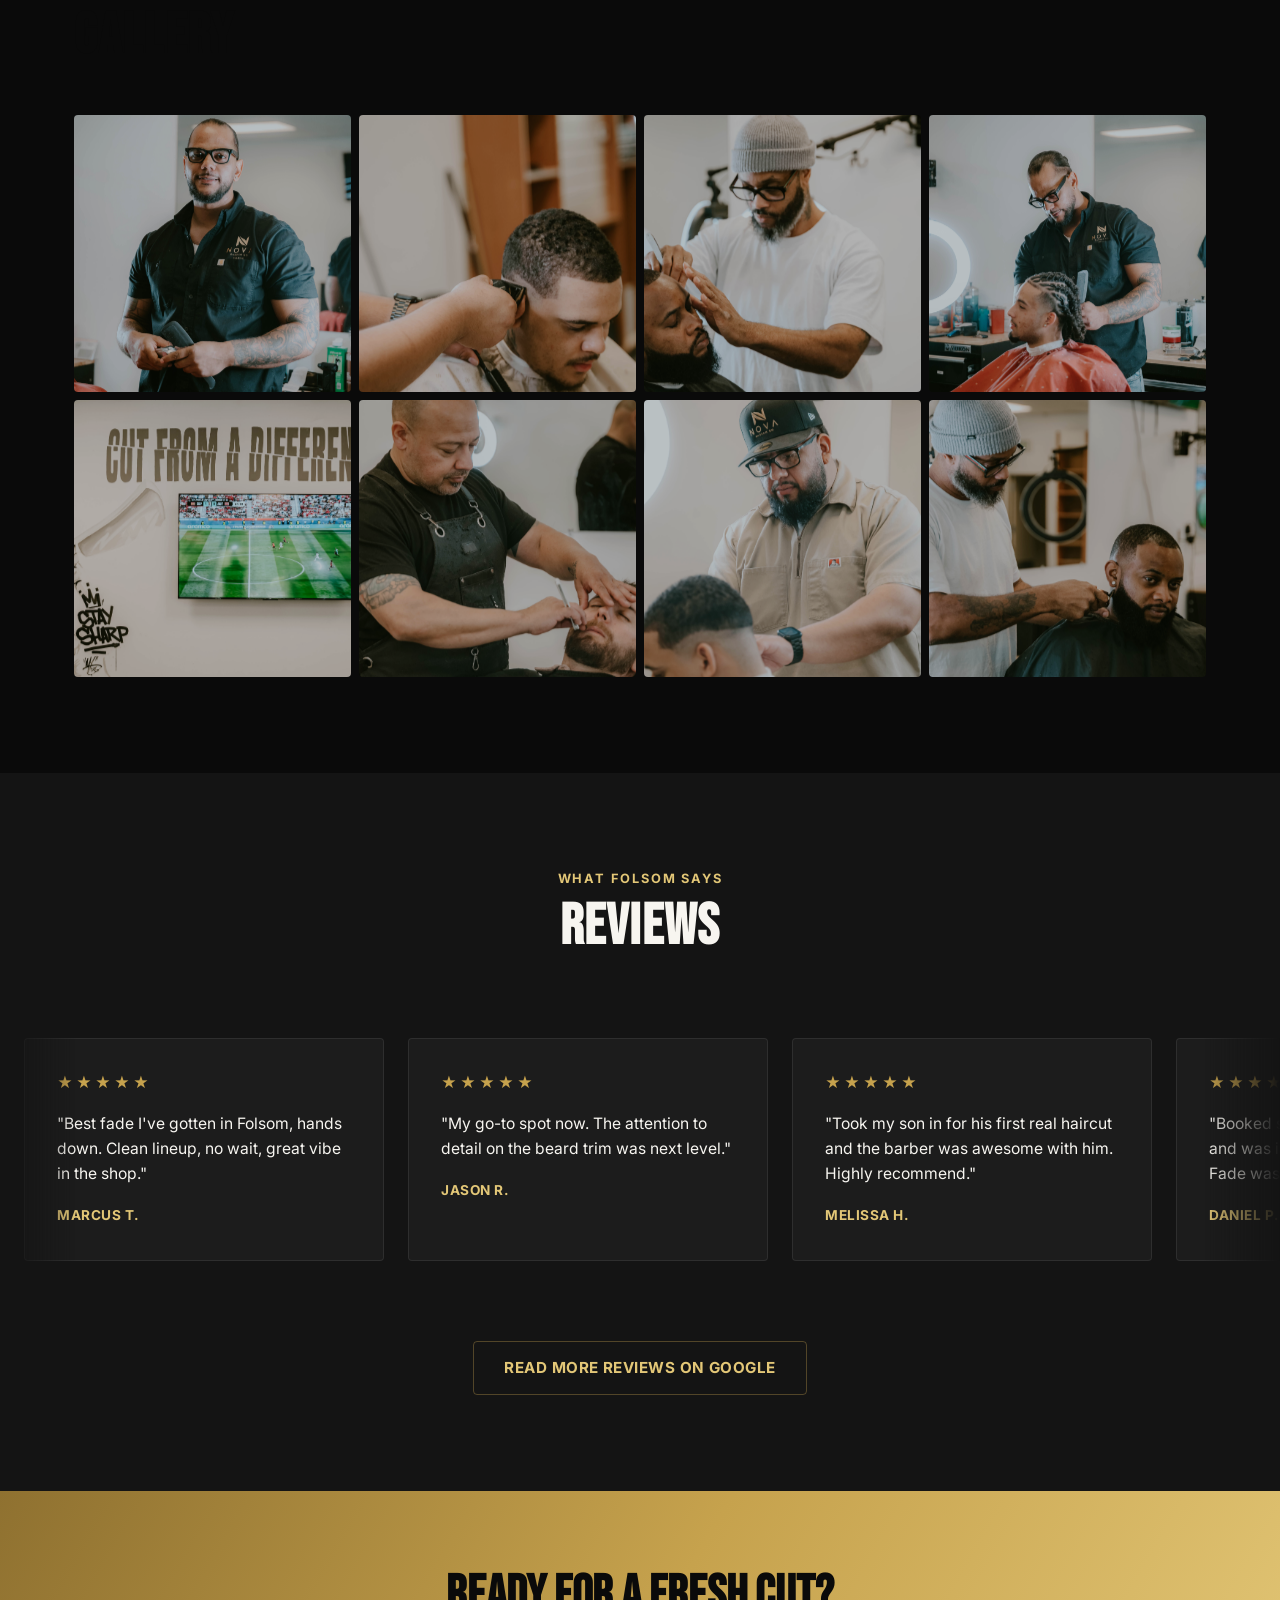
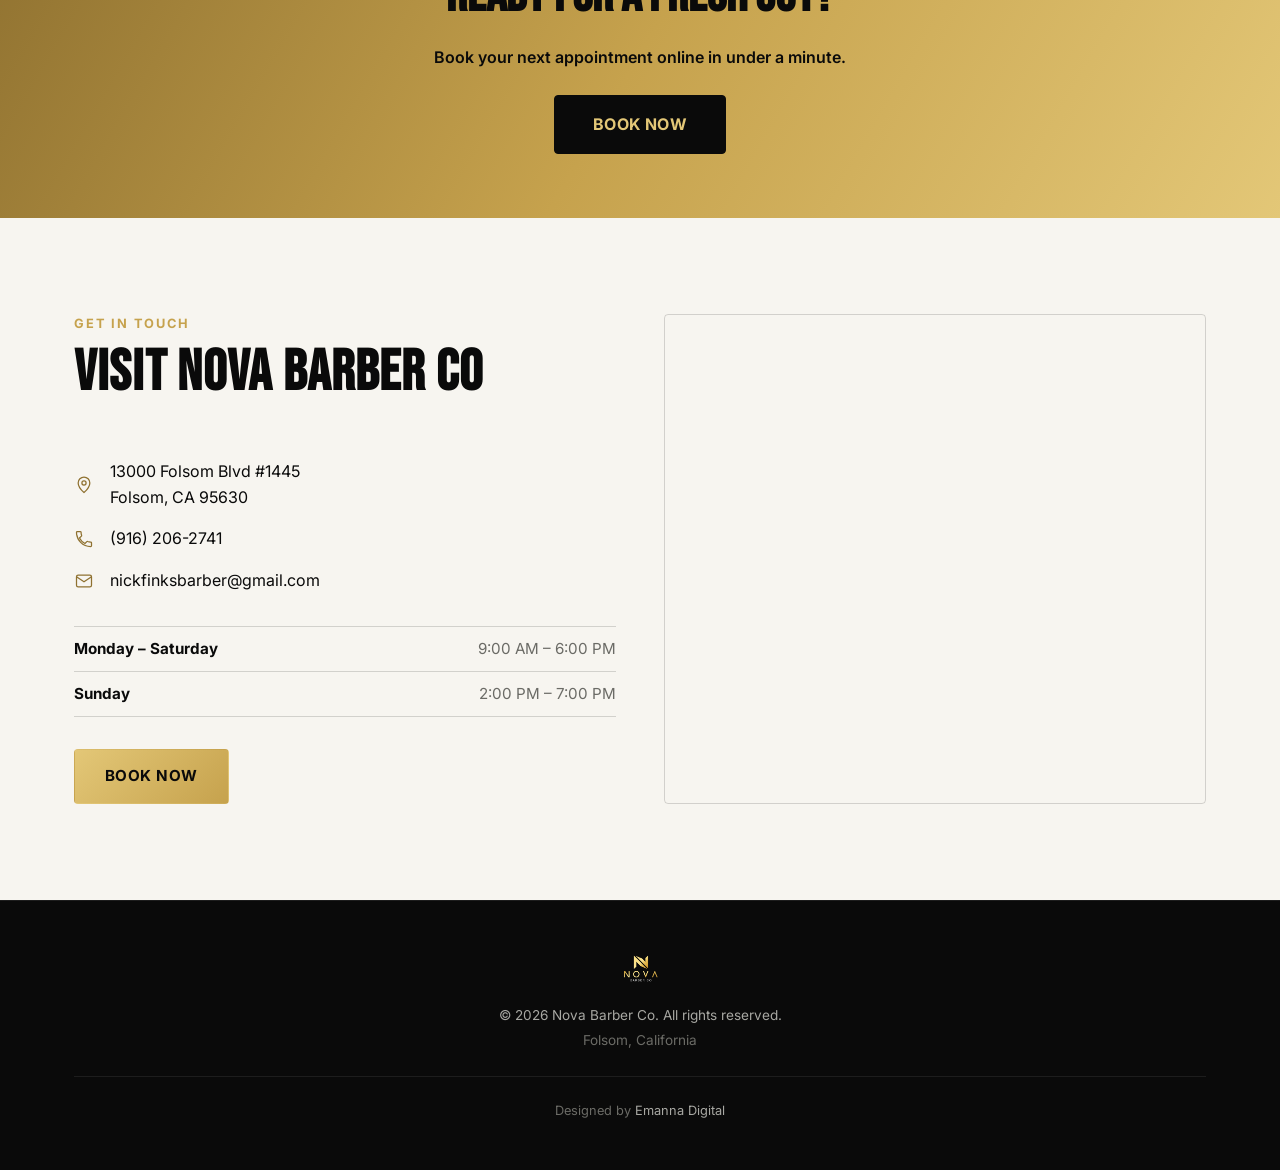
==== commit 36fac5be: "Finalize sitemap, robots, and canonical/OG URLs for live domain - sitemap.xml: real domain (novabarb" ====
--- a/index.html
+++ b/index.html
@@ -5,29 +5,30 @@
 <meta name="viewport" content="width=device-width, initial-scale=1.0">
 <title>Nova Barber Co | Folsom, CA Barbershop — Haircuts &amp; Fades</title>
 <meta name="description" content="Nova Barber Co — precision haircuts, fades, beard trims &amp; men's grooming in Folsom, CA. Book online today.">
+<link rel="canonical" href="https://novabarberco.com/">
 <link rel="icon" type="image/png" href="media/nova-logo-transparent.png">
 
 <meta property="og:type" content="website">
 <meta property="og:site_name" content="Nova Barber Co">
 <meta property="og:title" content="Nova Barber Co | Folsom, CA Barbershop">
 <meta property="og:description" content="Precision haircuts, fades, beard trims &amp; men's grooming in Folsom, CA. Book online today.">
-<meta property="og:image" content="media/nova-logo-transparent.png">
+<meta property="og:url" content="https://novabarberco.com/">
+<meta property="og:image" content="https://novabarberco.com/media/nova-logo-transparent.png">
 <meta name="twitter:card" content="summary_large_image">
 <meta name="twitter:title" content="Nova Barber Co | Folsom, CA Barbershop">
 <meta name="twitter:description" content="Precision haircuts, fades, beard trims &amp; men's grooming in Folsom, CA. Book online today.">
-<meta name="twitter:image" content="media/nova-logo-transparent.png">
+<meta name="twitter:image" content="https://novabarberco.com/media/nova-logo-transparent.png">
 <link rel="preconnect" href="https://fonts.googleapis.com">
 <link rel="preconnect" href="https://fonts.gstatic.com" crossorigin>
 <link href="https://fonts.googleapis.com/css2?family=Bebas+Neue&family=Inter:wght@400;500;600;700;800&display=swap" rel="stylesheet">
 <link rel="stylesheet" href="css/styles.css">
-<!-- TODO: once this site has a live domain, update "url" and "image" below to absolute URLs -->
 <script type="application/ld+json">
 {
   "@context": "https://schema.org",
   "@type": "HairSalon",
   "name": "Nova Barber Co",
-  "image": "media/nova-logo-transparent.png",
-  "url": "index.html",
+  "image": "https://novabarberco.com/media/nova-logo-transparent.png",
+  "url": "https://novabarberco.com/",
   "telephone": "+1-916-206-2741",
   "email": "nickfinksbarber@gmail.com",
   "priceRange": "$$",
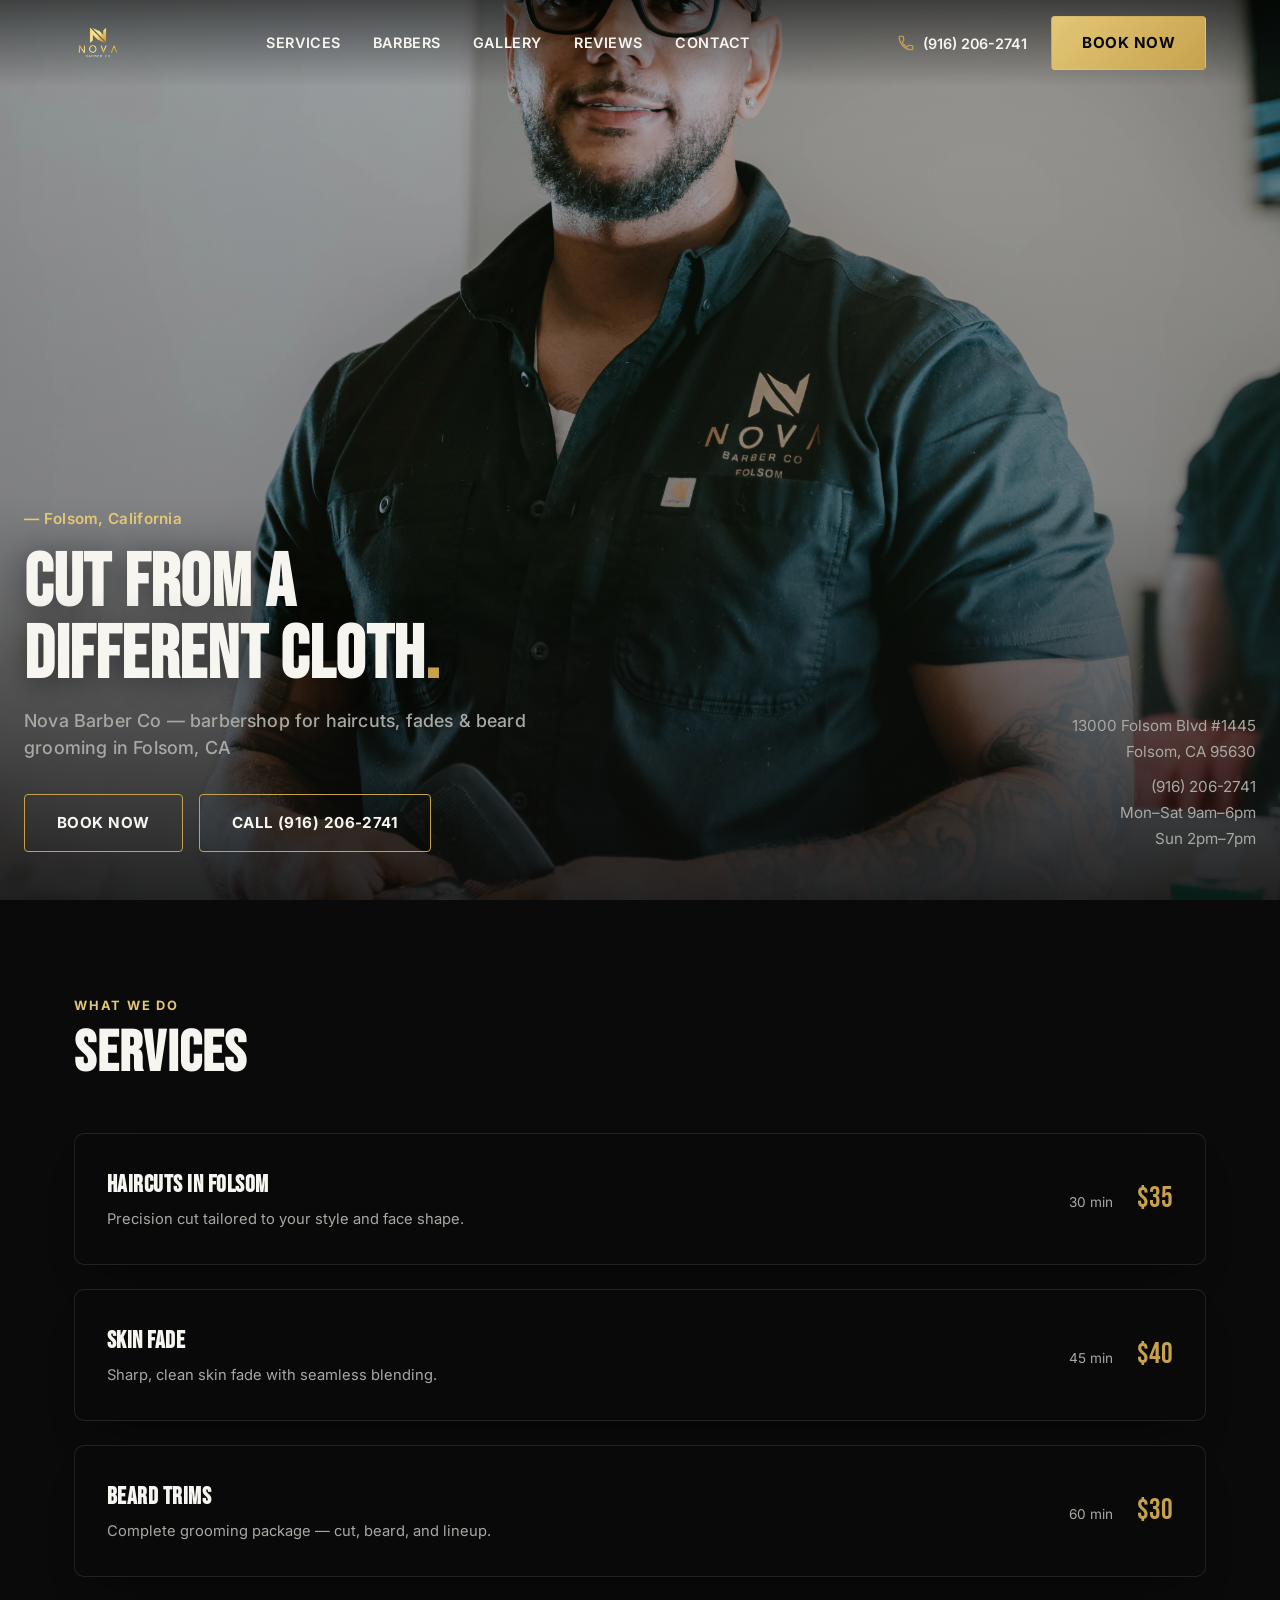
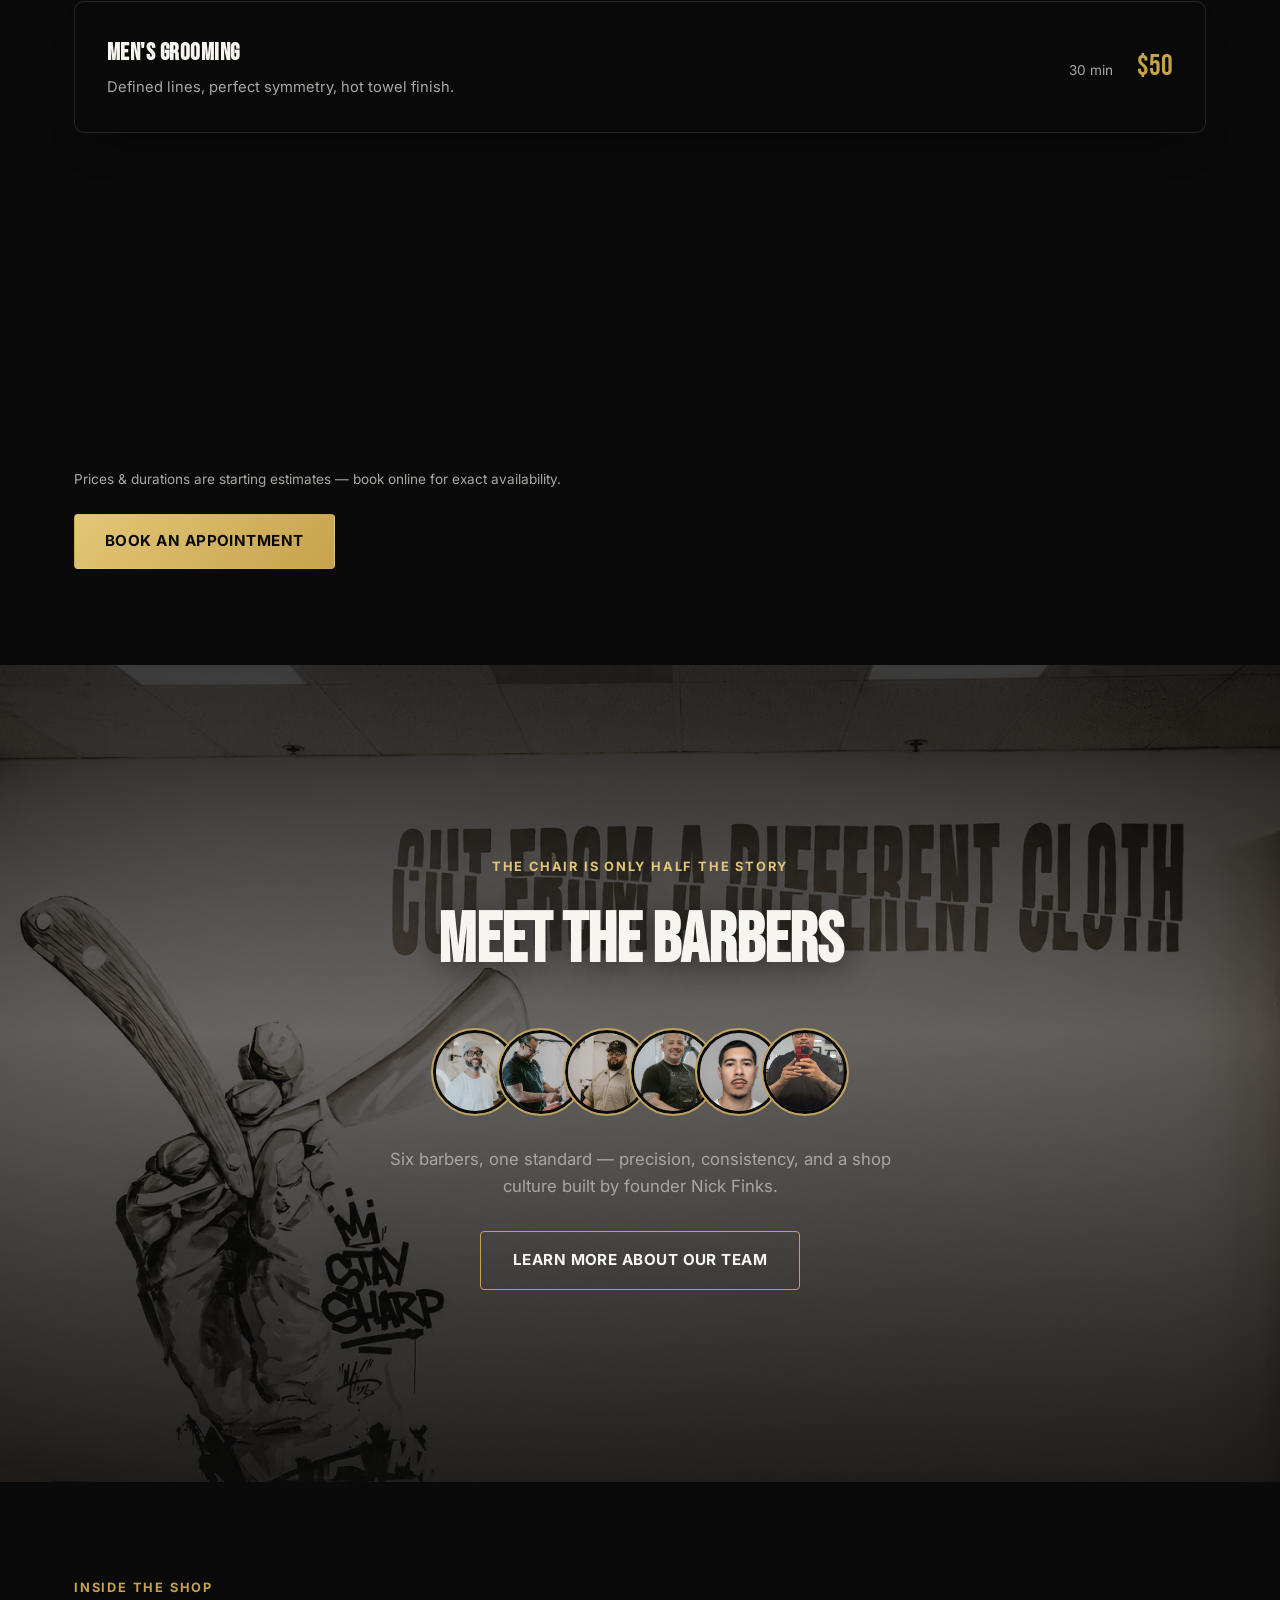
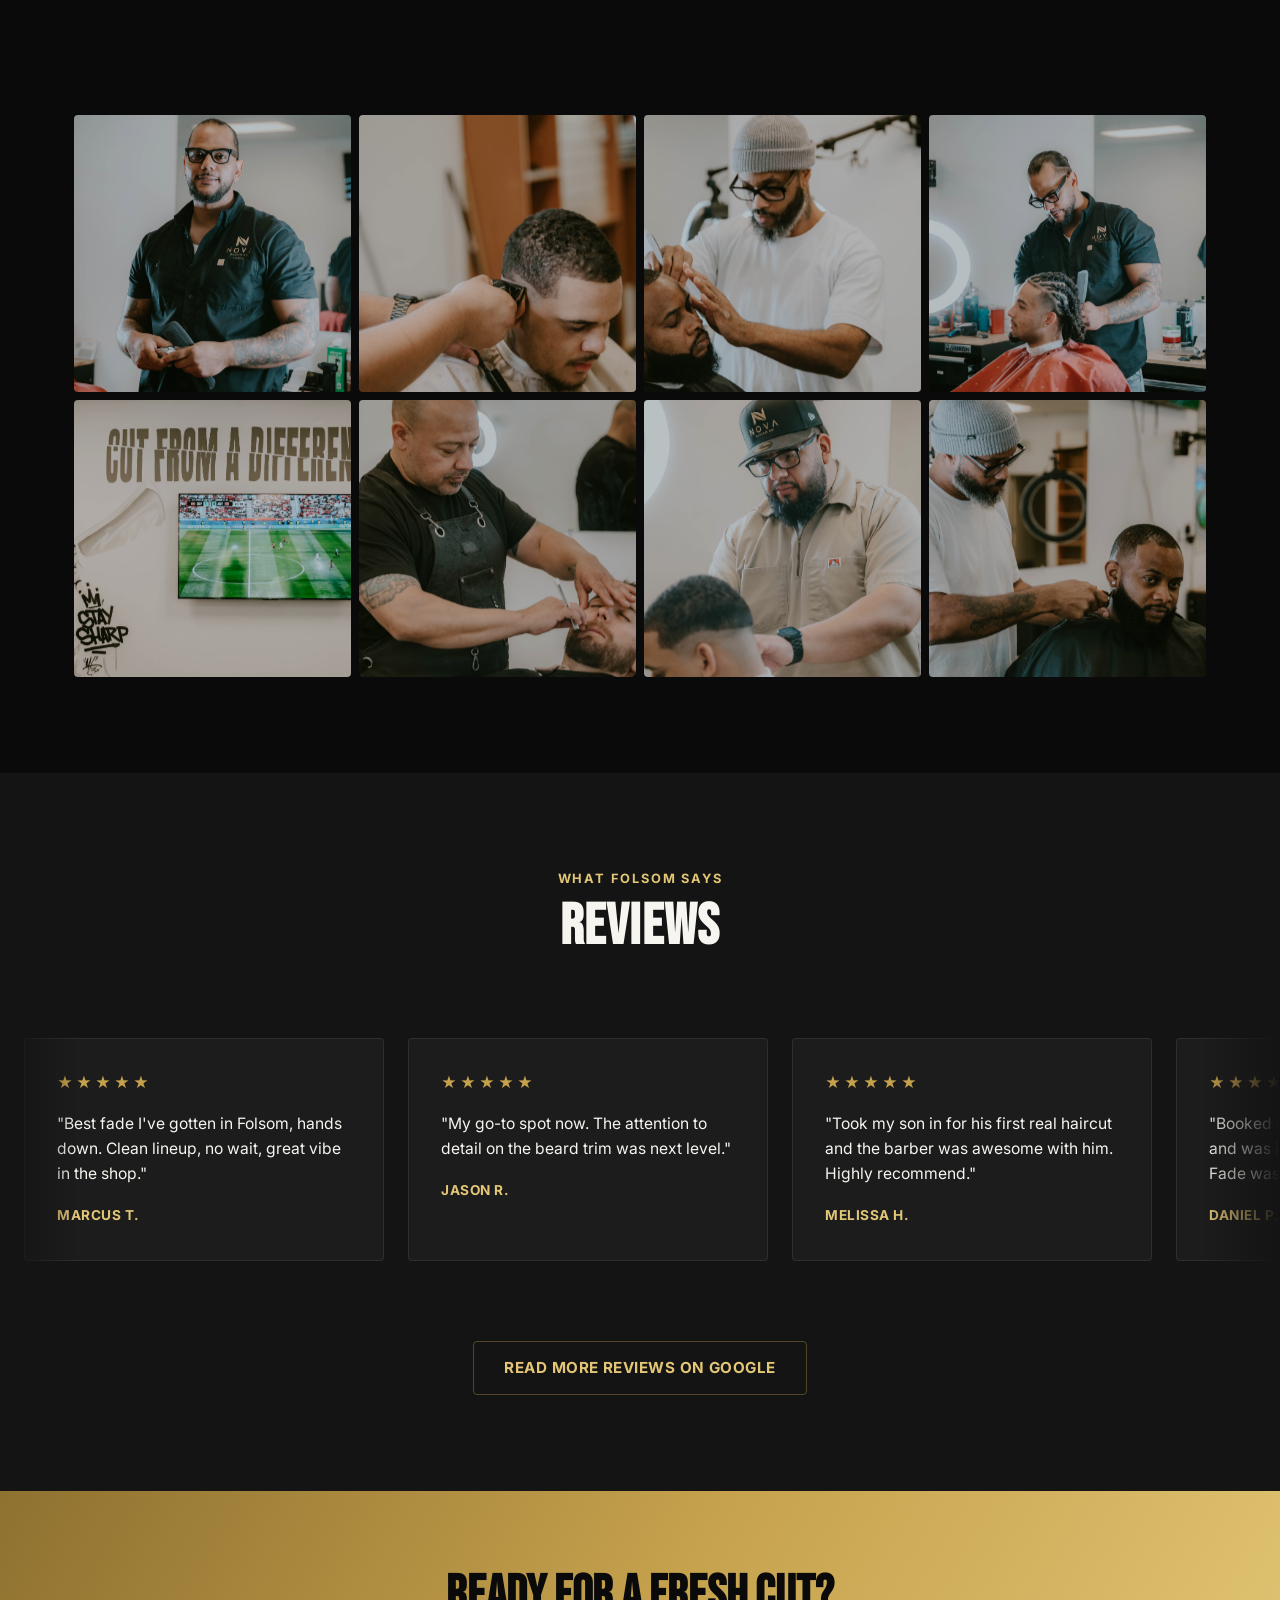
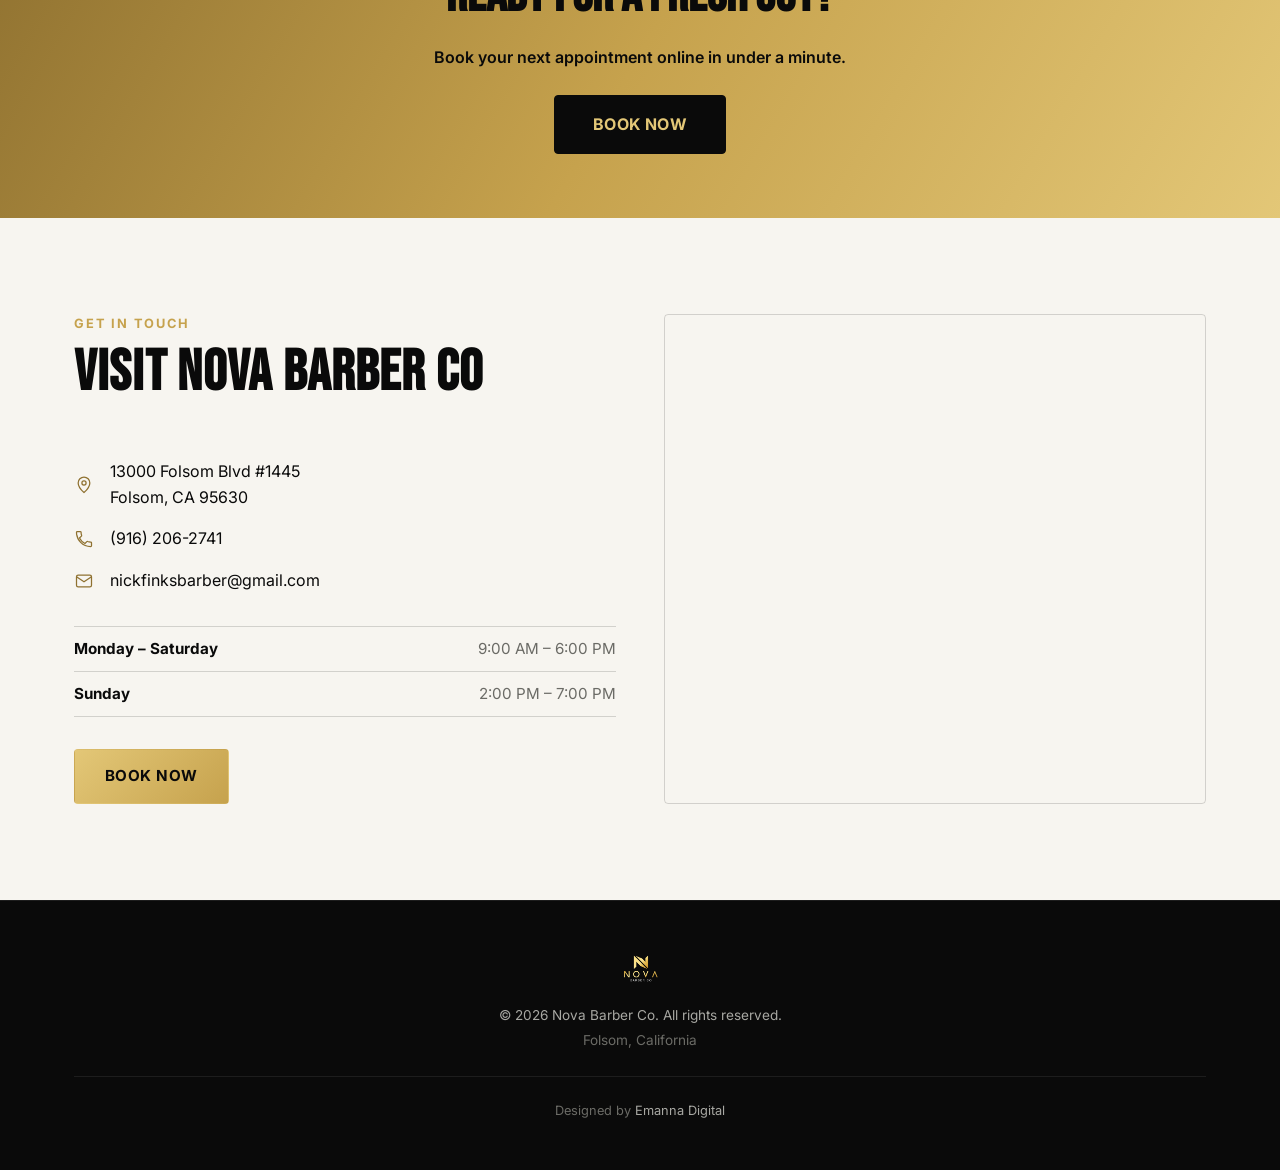
==== commit 5c502887: "Add GA4 analytics (G-6K9HRZ054F) with book_now click tracking - gtag.js snippet in <head> of index.h" ====
--- a/index.html
+++ b/index.html
@@ -3,6 +3,16 @@
 <head>
 <meta charset="UTF-8">
 <meta name="viewport" content="width=device-width, initial-scale=1.0">
+
+<!-- Google tag (gtag.js) — GA4 -->
+<script async src="https://www.googletagmanager.com/gtag/js?id=G-6K9HRZ054F"></script>
+<script>
+  window.dataLayer = window.dataLayer || [];
+  function gtag(){dataLayer.push(arguments);}
+  gtag('js', new Date());
+  gtag('config', 'G-6K9HRZ054F');
+</script>
+
 <title>Nova Barber Co | Folsom, CA Barbershop — Haircuts &amp; Fades</title>
 <meta name="description" content="Nova Barber Co — precision haircuts, fades, beard trims &amp; men's grooming in Folsom, CA. Book online today.">
 <link rel="canonical" href="https://novabarberco.com/">
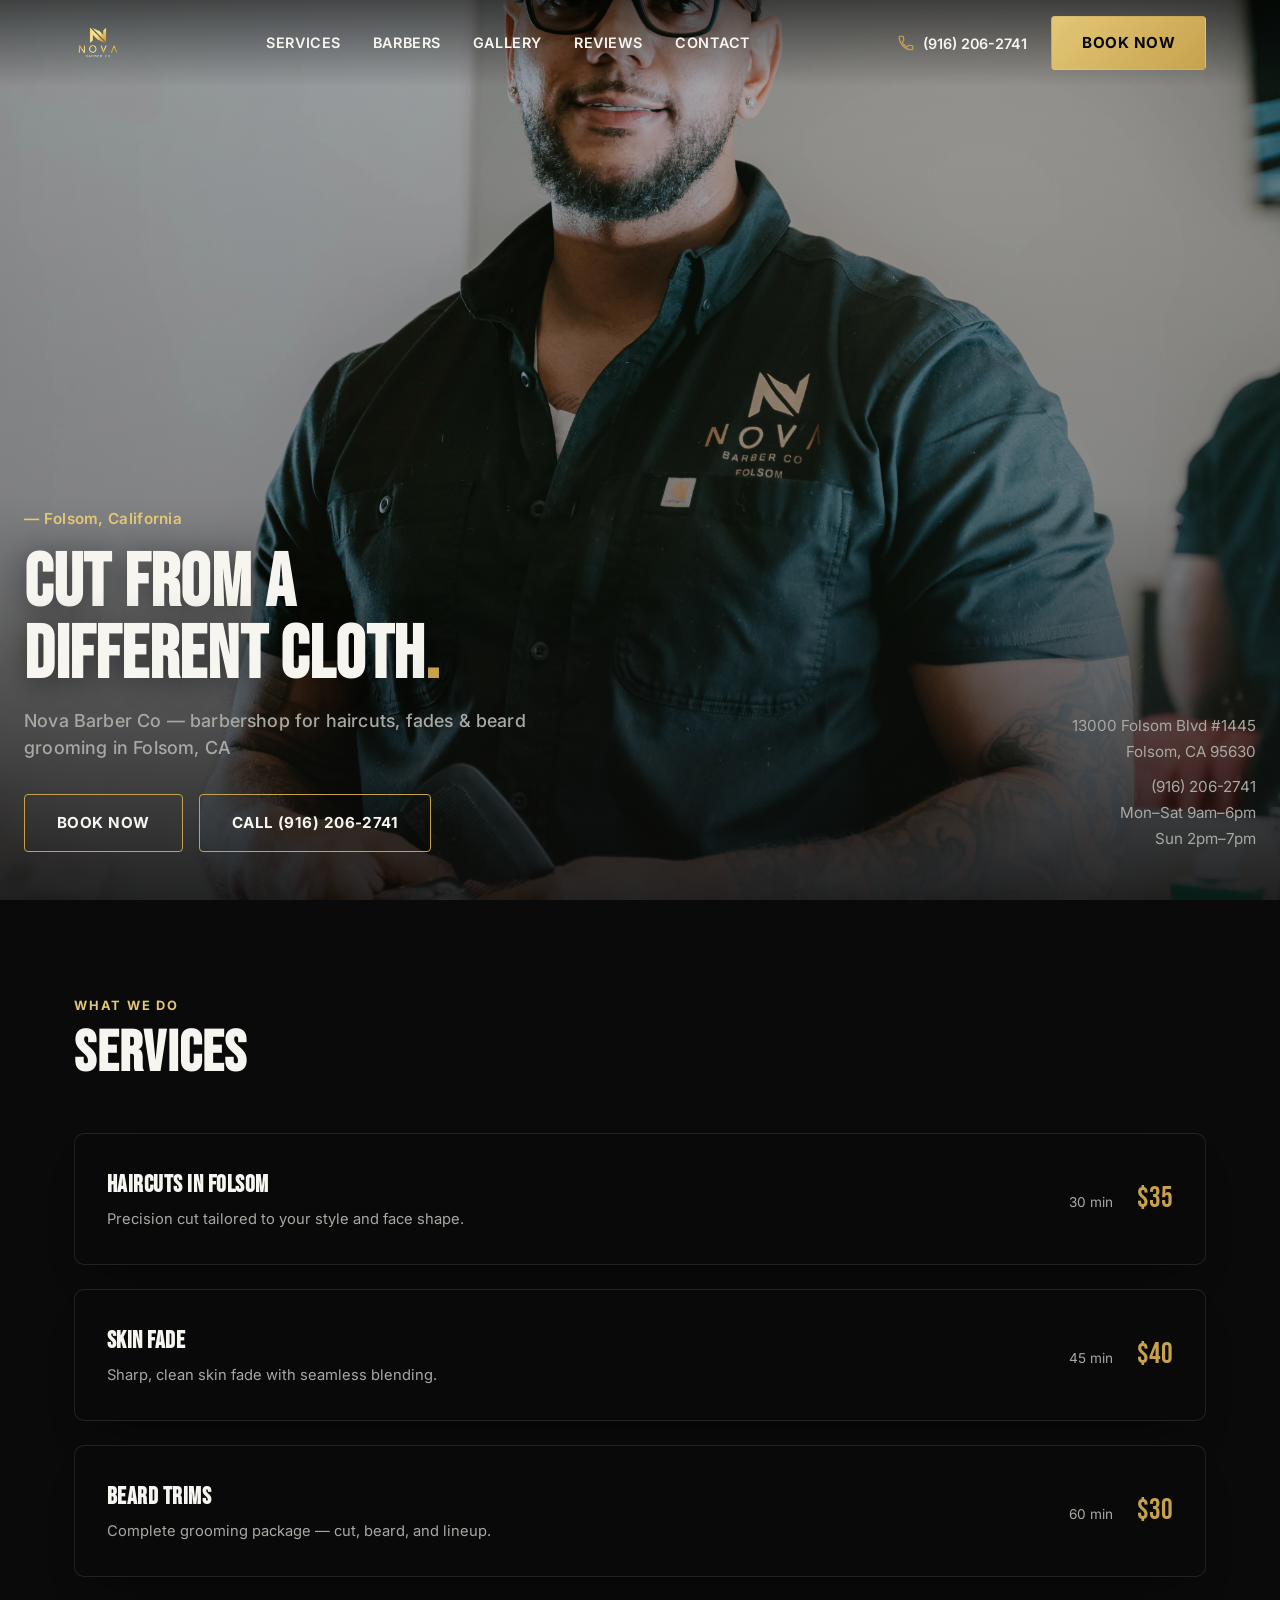
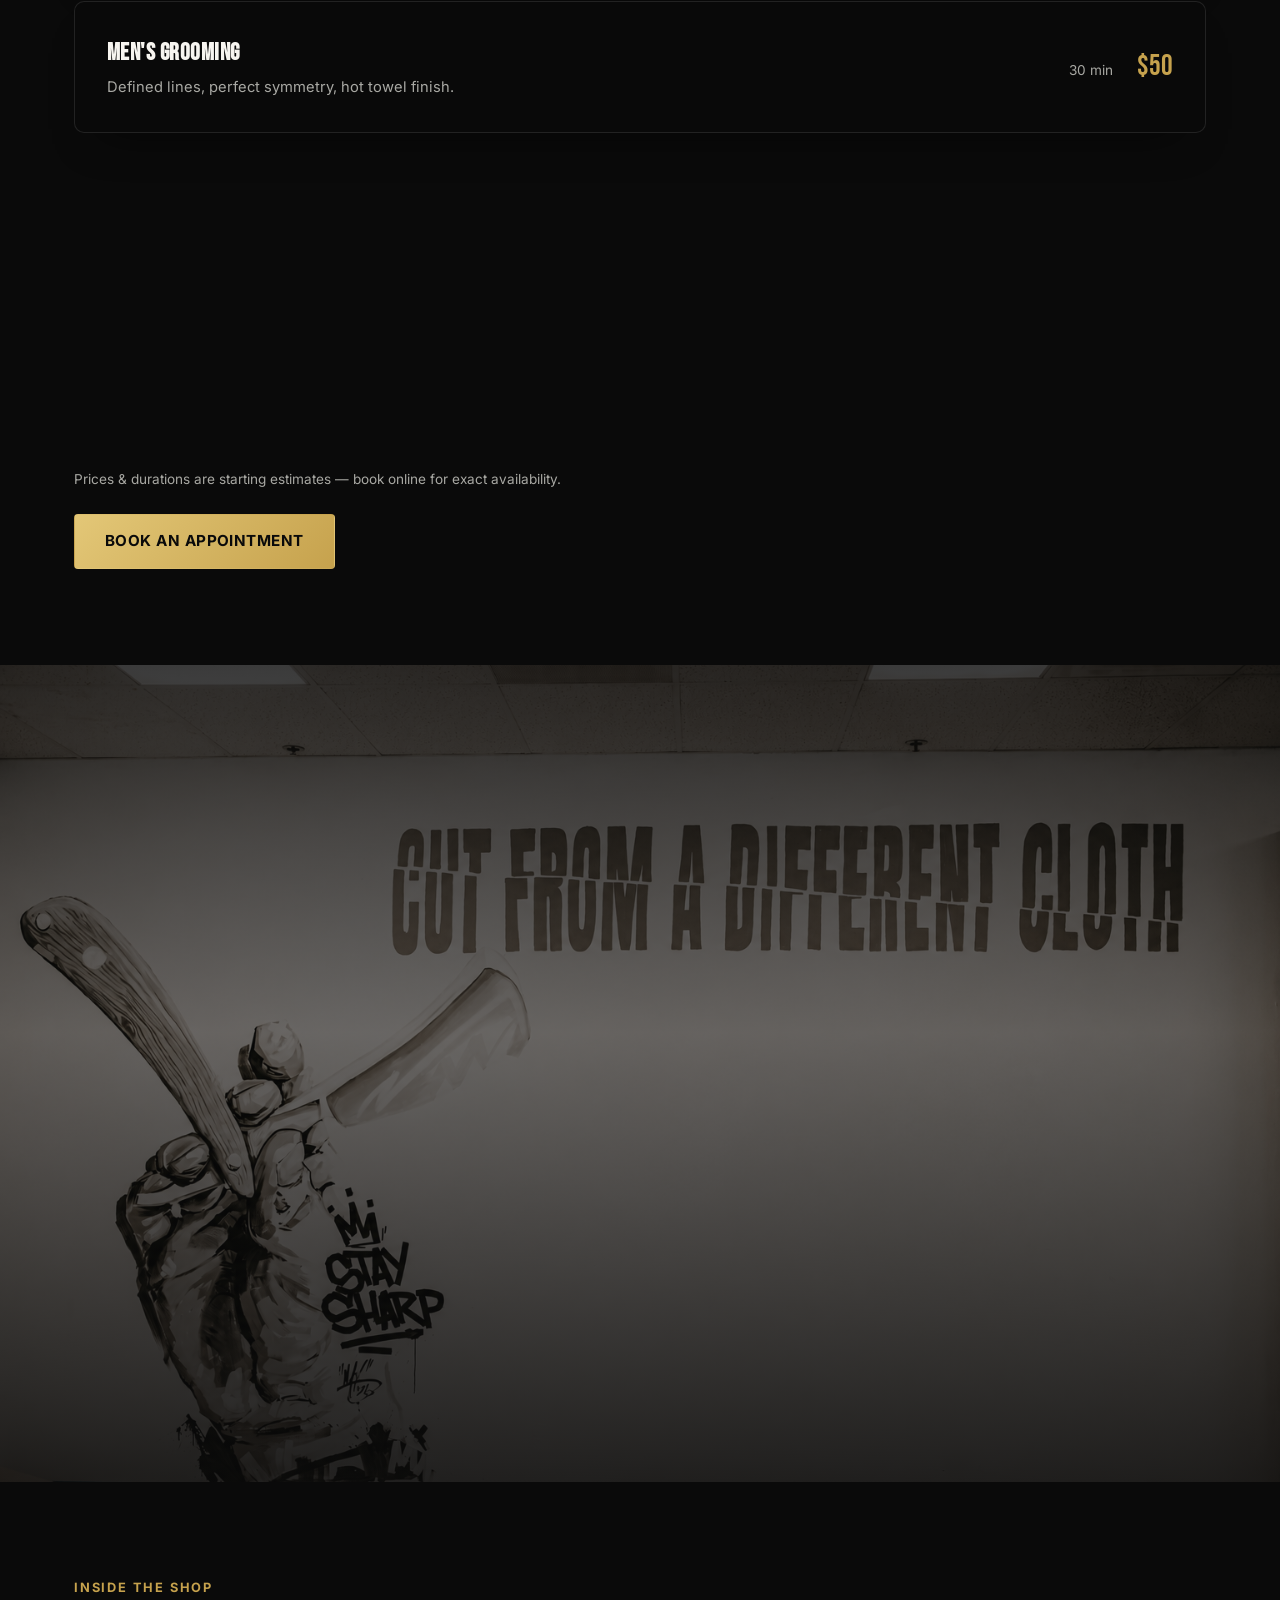
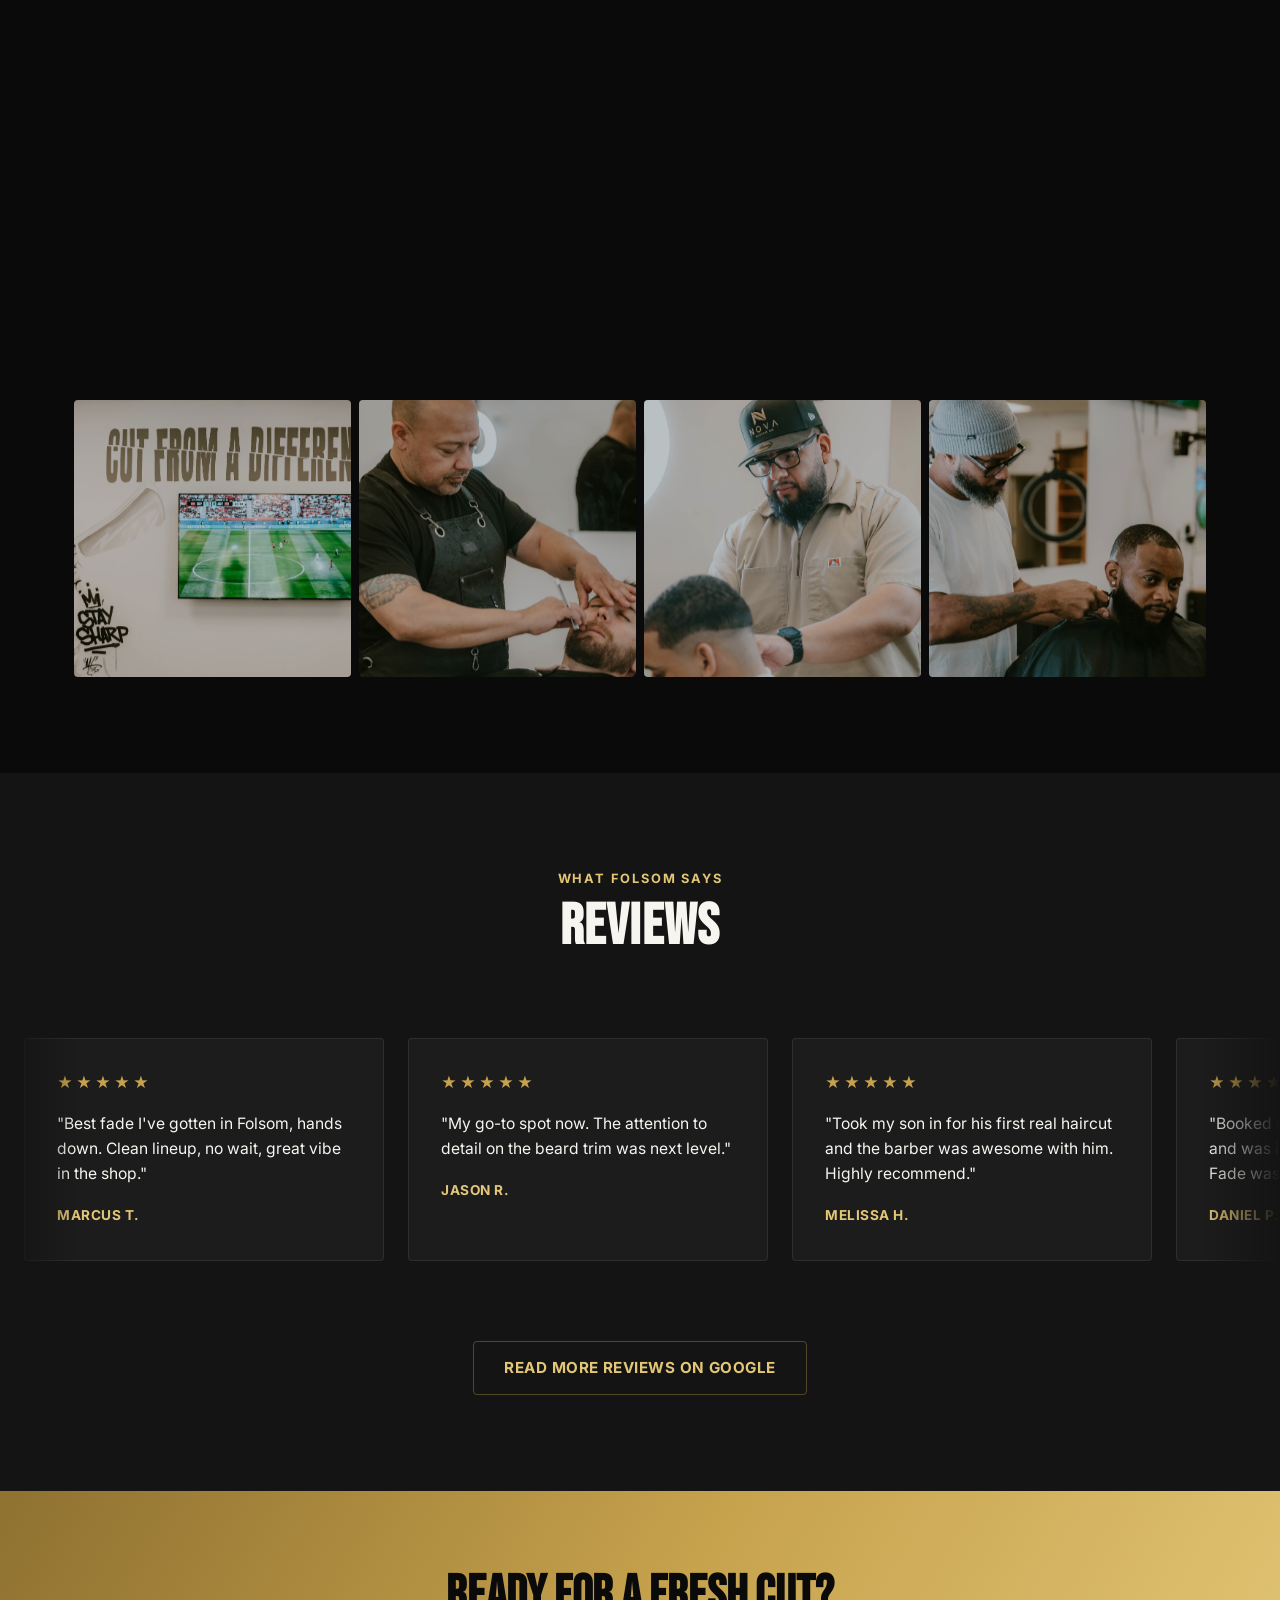
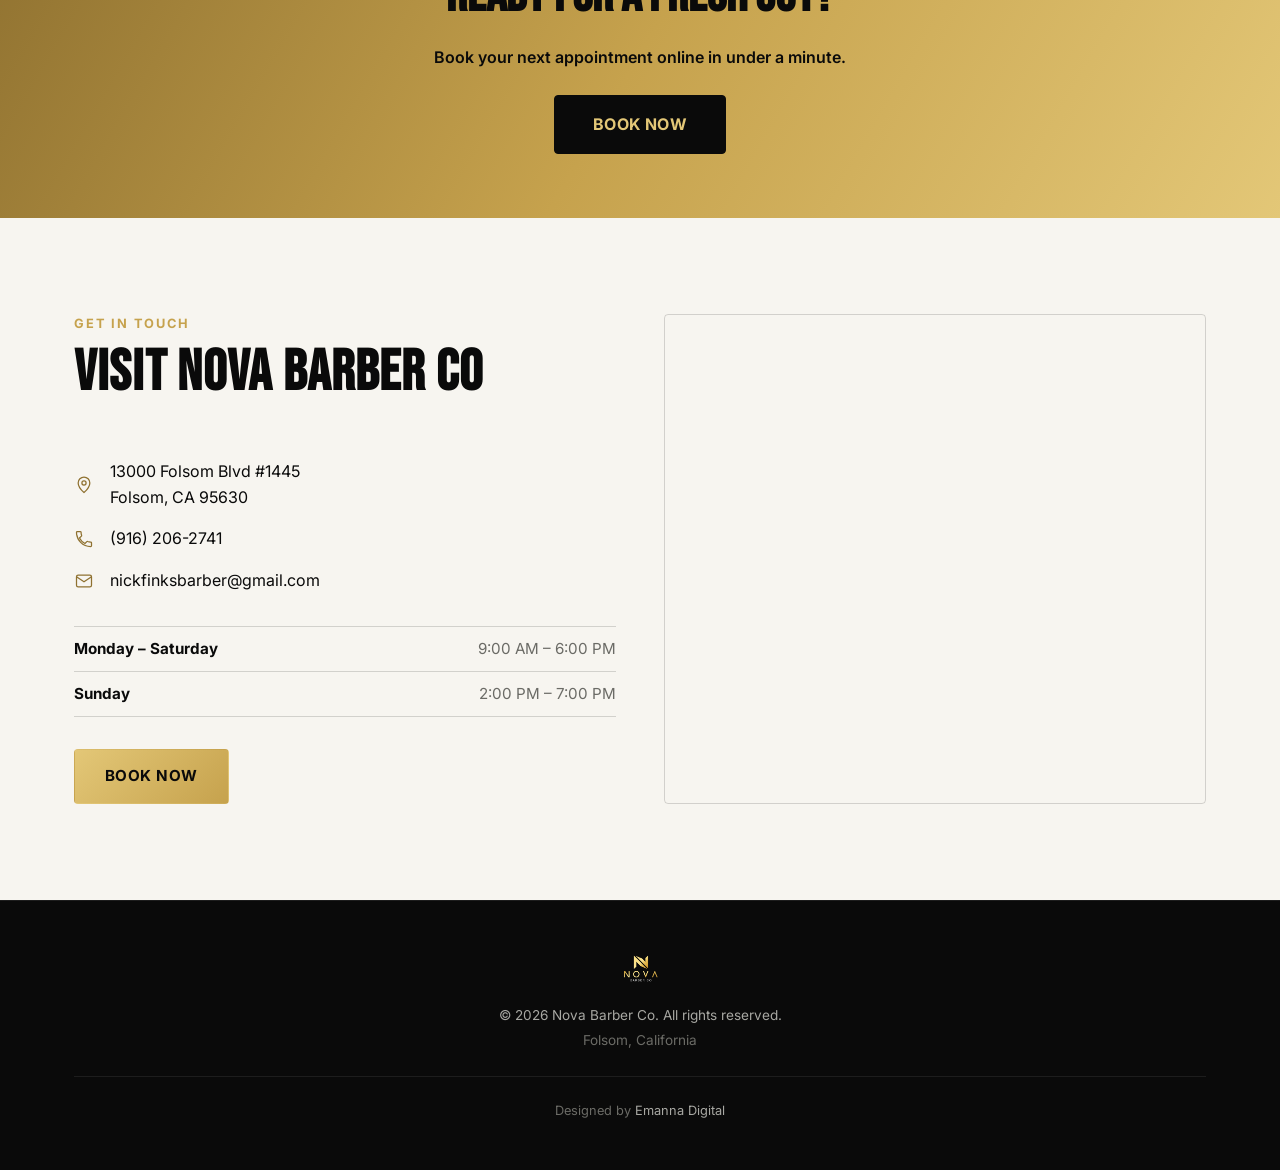
==== commit 6c906728: "Remove Hassan from homepage and team page - Remove Hassan's card from team.html, JSON-LD employee li" ====
--- a/index.html
+++ b/index.html
@@ -253,10 +253,9 @@
         <img src="media/TAP09868.jpg" alt="Bryan">
         <img src="media/TAP09884.jpg" alt="TJ">
         <img src="media/marcos.png" alt="Marcos">
-        <img src="media/hassan.png" alt="Hassan">
-      </div>
-
-      <p class="team-teaser-sub">Six barbers, one standard — precision, consistency, and a shop culture built by founder Nick Finks.</p>
+      </div>
+
+      <p class="team-teaser-sub">Five barbers, one standard — precision, consistency, and a shop culture built by founder Nick Finks.</p>
       <a href="team.html" class="btn btn-outline-hero">Learn More About Our Team</a>
     </div>
   </section>
